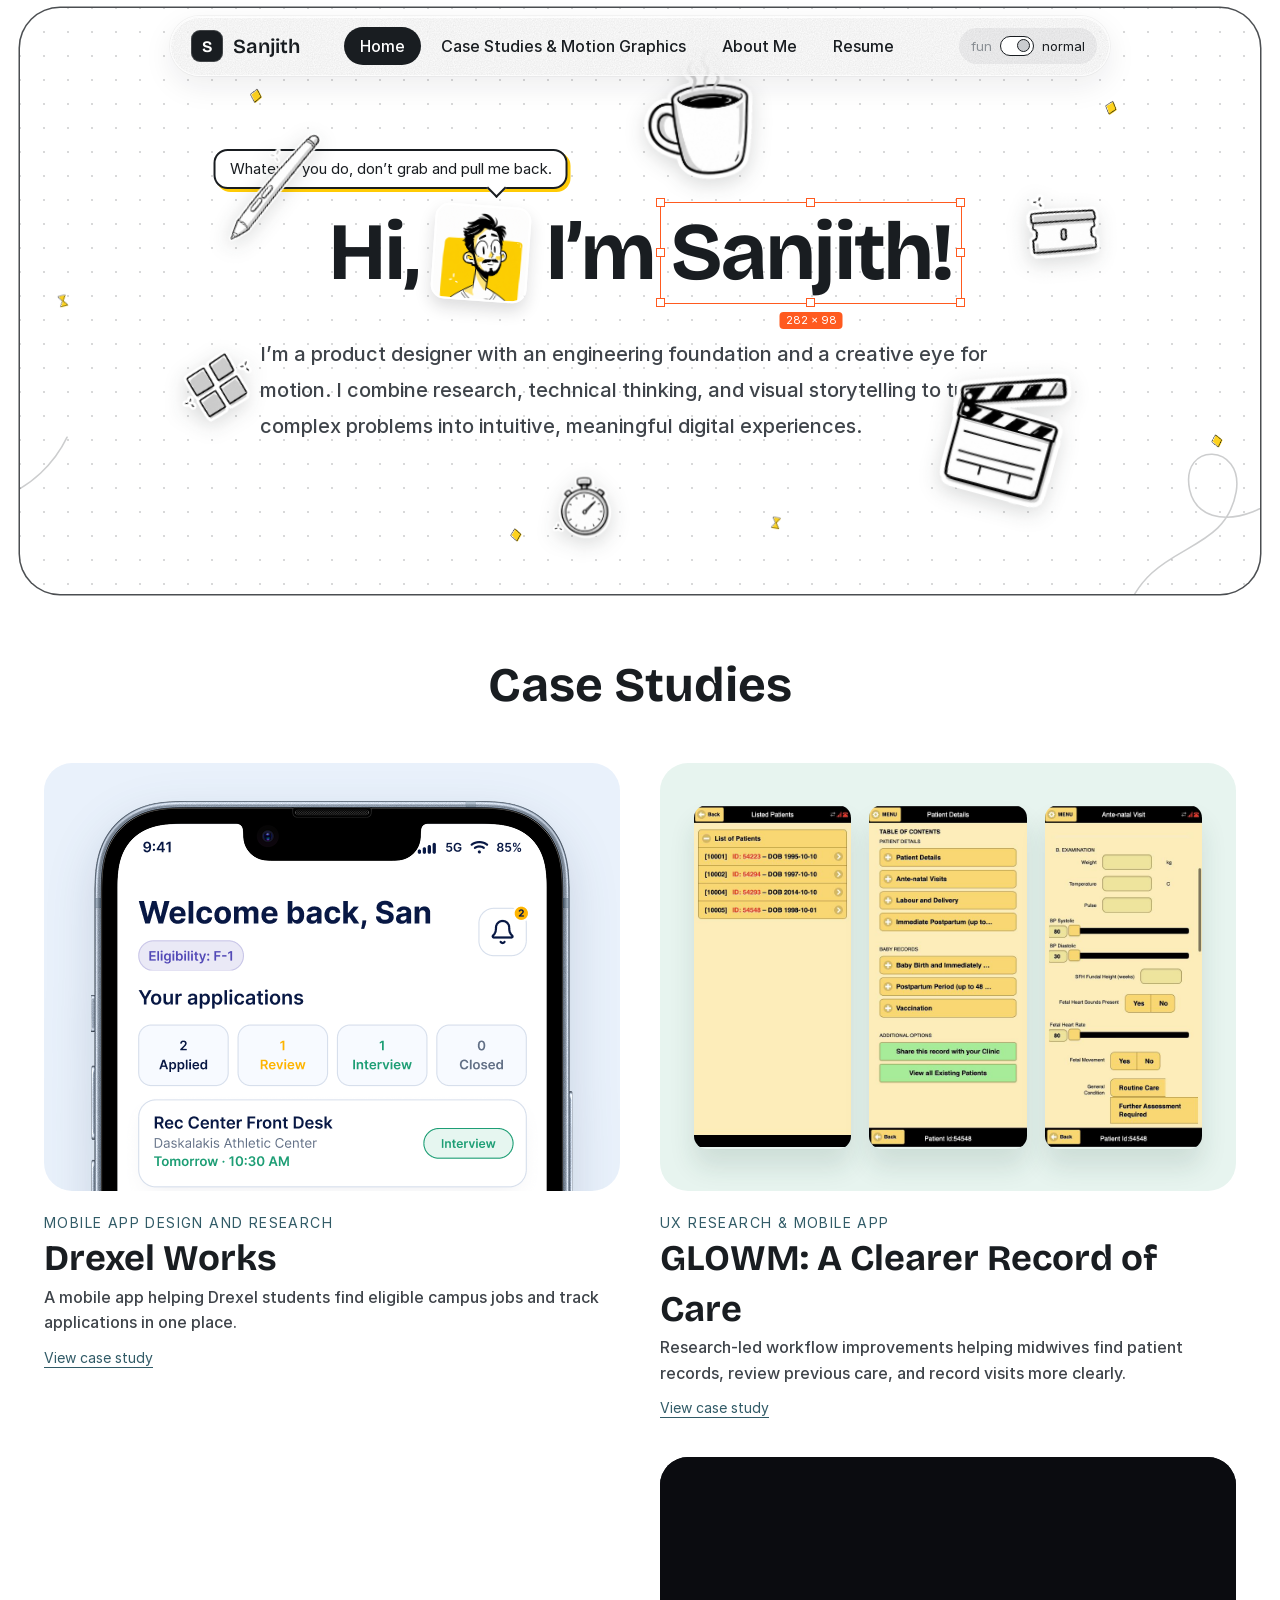
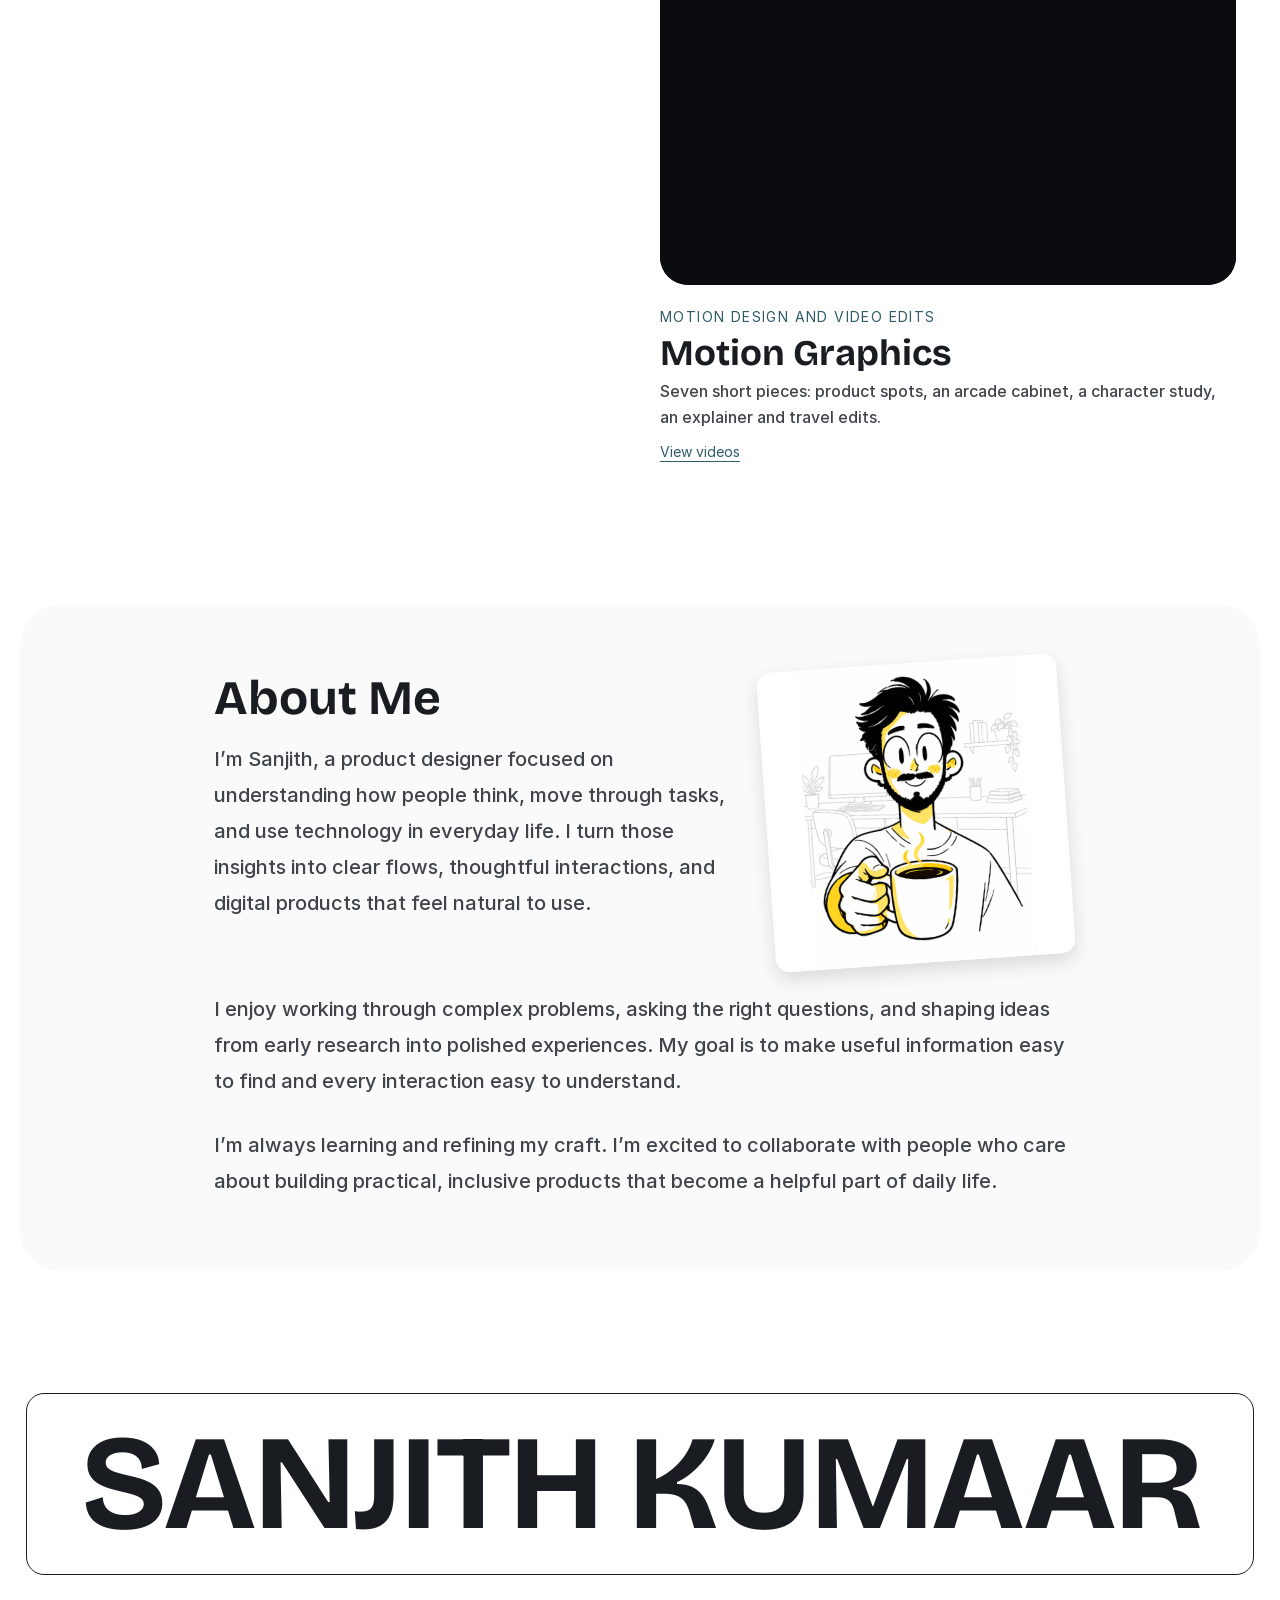
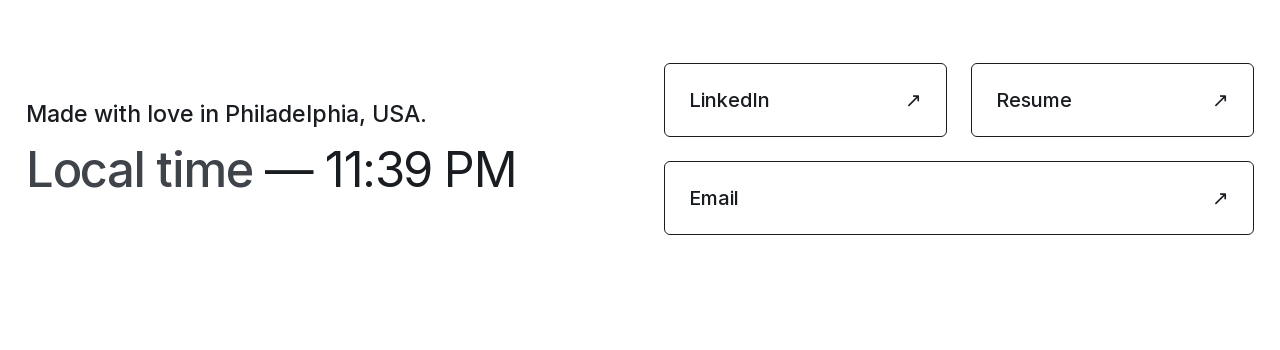
==== index.html @ 9384b9fd "Update hero headline text Co-Authored-By: Claude Opus 5.5 <noreply@anthropic.com>" ====
<!doctype html>
<html lang="en" data-hero="fun">
<head>
  <meta charset="utf-8">
  <meta name="viewport" content="width=device-width, initial-scale=1">
  <meta name="description" content="Sanjith, product designer creating clear, people-centered digital experiences.">
  <link rel="canonical" href="https://sanjithuiux.design/">
  <link rel="icon" href="/assets/favicon.svg" type="image/svg+xml">
  <title>Sanjith | Product Designer</title>
  <script>
    if ('scrollRestoration' in history) history.scrollRestoration = 'manual';
    // Back from a case study: nothing shows until stack.js (or script.js) has put the page on the stack.
    try { if (window.sessionStorage.getItem('stack-from') || /\/(brandroom|glowm|drexel-works)\//.test(document.referrer)) document.documentElement.style.visibility = 'hidden'; } catch (error) { /* storage is optional */ }
    // Pick fun or normal mode before the page paints. Normal is the default; a saved
    // choice wins.
    (function () {
      var mode = 'normal';
      try {
        var saved = window.localStorage.getItem('hero-mode');
        if (saved === 'fun' || saved === 'normal') mode = saved;
      } catch (error) {}
      document.documentElement.dataset.mode = mode;
    })();
  </script>
  <link rel="preload" href="assets/bricolage-grotesque.woff2" as="font" type="font/woff2" crossorigin>
  <link rel="stylesheet" href="styles.css?v=20261124-m5">
  <link rel="stylesheet" href="hero-play.css?v=20261120-stack157">
  <link rel="stylesheet" href="reel.css?v=20261110-still">
  <link rel="stylesheet" href="wide.css?v=20261119-hero">
  <link rel="stylesheet" href="stack.css?v=20261120-stack157">
  <link rel="stylesheet" href="/assets/site-analytics.css?v=20261028-cookieless">
  <script src="/assets/site-analytics.js?v=20261029-resume" defer></script>
</head>
<body>
  <a class="skip-link" href="#main">Skip to content</a>

  <header class="site-header" aria-label="Primary navigation">
    <a class="brand" href="#home" aria-label="Sanjith, home">
      <span class="brand-mark" aria-hidden="true">S</span>
      <span>Sanjith</span>
    </a>

    <button class="menu-button" type="button" aria-expanded="false" aria-controls="site-nav">
      <span class="menu-label">Menu</span>
      <span class="menu-icon" aria-hidden="true"><i></i><i></i></span>
    </button>

    <nav id="site-nav" class="site-nav">
      <a href="#home">Home</a>
      <a href="#case-studies">Case Studies</a>
      <a href="#motion-graphics" class="nav-reel">Motion Graphics</a>
      <a href="#about-me">About Me</a>
      <a href="/resume/" target="_blank" rel="noopener noreferrer" aria-label="Open Sanjith’s résumé in a new tab">Resume</a>
    </nav>

    <button class="mode-switch" type="button" role="switch" aria-checked="true" aria-label="Fun mode">
      <span data-mode-label="fun" aria-hidden="true">fun</span>
      <span class="mode-switch-track" aria-hidden="true"><span class="mode-switch-thumb"></span></span>
      <span data-mode-label="normal" aria-hidden="true">normal</span>
    </button>

    <span class="reset-dock">
      <button class="hero-reset" type="button" aria-label="Reset: put everything back" disabled>
        <svg viewBox="0 0 24 24" width="20" height="20" fill="none" stroke="currentColor" stroke-width="2.2" stroke-linecap="round" stroke-linejoin="round" aria-hidden="true" focusable="false"><path d="M3 12a9 9 0 1 0 9-9 9.75 9.75 0 0 0-6.74 2.74L3 8"/><path d="M3 3v5h5"/></svg>
        <span class="reset-label" aria-hidden="true">Reset</span>
      </button>
    </span>
  </header>

  <div class="dot-glow" aria-hidden="true"></div>
  <main id="main">
    <section id="home" class="hero page-panel" aria-labelledby="hero-title">
      <svg class="pen-path" viewBox="0 0 1472 603" preserveAspectRatio="xMidYMid slice" aria-hidden="true" focusable="false">
        <path class="wire" pathLength="1" d="M-20 548 C 30 566, 96 540, 92 478 C 89 424, 28 428, 38 480 C 47 528, 118 500, 146 442"/>
        <path class="wire" pathLength="1" d="M1236 624 C 1262 548, 1338 566, 1350 498 C 1358 448, 1292 446, 1302 496 C 1314 552, 1418 522, 1440 432 C 1452 380, 1470 346, 1500 330"/>
        <g class="sling">
          <path class="handle" d="M1316 426 L1302 477 L1288 528"/>
          <circle class="knob" cx="1316" cy="426" r="3.5"/><circle class="knob" cx="1288" cy="528" r="3.5"/>
          <rect class="anchor" x="1297" y="472" width="10" height="10"/>
        </g>
      </svg>
      <div class="spark-layer" aria-hidden="true">
        <img class="spark" src="assets/stickers/diamond.png" alt="" style="left:19%;top:15%;width:14px;--r:12deg;--i:0;--t:2.6s">
        <img class="spark" src="assets/stickers/hourglass.png" alt="" style="left:3.5%;top:50%;width:10px;--r:-14deg;--i:1;--t:3.4s">
        <img class="spark" src="assets/stickers/diamond.png" alt="" style="left:40%;top:90%;width:13px;--r:-8deg;--i:2;--t:2.2s">
        <img class="spark" src="assets/stickers/hourglass.png" alt="" style="left:61%;top:88%;width:10px;--r:10deg;--i:3;--t:3.9s">
        <img class="spark" src="assets/stickers/diamond.png" alt="" style="left:88%;top:17%;width:14px;--r:18deg;--i:4;--t:3.1s">
        <img class="spark" src="assets/stickers/diamond.png" alt="" style="left:96.5%;top:74%;width:13px;--r:-12deg;--i:5;--t:2.4s">
        <img class="spark" src="assets/stickers/hourglass.png" alt="" style="left:29%;top:26%;width:10px;--r:8deg;--i:6;--t:3.6s">
      </div>
      <div class="play-layer" aria-hidden="true">
        <img class="sticker" data-sticker="mug" src="assets/stickers/mug.png" alt="" draggable="false" style="--i:0;--x:7.5%;--y:27%;--w:112px;--r:-8deg;--nw:30px">
        <img class="sticker" data-sticker="razor" src="assets/stickers/razor.png" alt="" draggable="false" style="--i:1;--x:82%;--y:18%;--w:82px;--r:10deg;--nw:38px">
        <img class="sticker" data-sticker="clapper" src="assets/stickers/clapper.png" alt="" draggable="false" style="--i:2;--x:91.5%;--y:44%;--w:118px;--r:9deg;--nw:31px">
        <img class="sticker" data-sticker="stopwatch" src="assets/stickers/stopwatch.png" alt="" draggable="false" style="--i:3;--x:77%;--y:82%;--w:60px;--r:-7deg;--nw:33px">
        <img class="sticker" data-sticker="component" src="assets/stickers/component.png" alt="" draggable="false" style="--i:4;--x:21%;--y:83%;--w:70px;--r:8deg;--nw:33px">
        <img class="sticker" data-sticker="wacom" src="assets/stickers/wacom.png" alt="" draggable="false" style="--i:5;--x:12.5%;--y:64%;--w:54px;--r:14deg;--nw:17px">
      </div>
      <div class="hero-copy reveal">
        <h1 id="hero-title">
          <span>Hi,</span>
          <span class="hero-portrait">
            <img src="assets/sanjith-hero-illustration-yellow.png" width="96" height="96" alt="Cartoon portrait of Sanjith with yellow accents">
            <span class="hero-bubble" aria-hidden="true">Whatever you do, don’t grab and pull me back.</span>
          </span>
          <span>I’m <span class="name-select"><span class="name-word">Sanjith!</span><span class="name-box" aria-hidden="true"><i class="tl"></i><i class="tc"></i><i class="tr"></i><i class="ml"></i><i class="mr"></i><i class="bl"></i><i class="bc"></i><i class="br"></i><b class="size-tag"></b></span></span></span>
        </h1>
        <p>I’m a product designer with an engineering foundation and a creative eye for motion. I combine research, technical thinking, and visual storytelling to turn complex problems into intuitive, meaningful digital experiences.</p>
      </div>
    </section>

    <!-- Fun mode, wide screens: a small cue under the hero's frame that there is more below. -->
    <div class="scroll-cue" aria-hidden="true"><span>Scroll</span><b><i></i></b></div>

    <section id="case-studies" class="case-studies" aria-labelledby="case-title">
      <h2 id="case-title" class="section-title reveal">Case Studies</h2>

      <div class="project-grid">
        <a class="project-card reveal" href="/glowm/" data-tab="Case Study 01" aria-label="View the GLOWM case study, A Clearer Record of Care">
          <div class="project-image project-image--glowm">
            <img src="assets/glowm-patient-list.jpg" alt="GLOWM patient list screen" loading="lazy">
            <img src="assets/glowm-patient-overview.jpg" alt="GLOWM patient record overview screen" loading="lazy">
            <img src="assets/glowm-visit-form.jpg" alt="GLOWM antenatal visit form" loading="lazy">
          </div>
          <div class="project-copy">
            <p class="project-type">UX Research &amp; Mobile App</p>
            <h3>GLOWM: <span>A Clearer Record of Care</span></h3>
            <p class="project-description">Research-led workflow improvements helping midwives find patient records, review previous care, and record visits more clearly.</p>
            <span class="project-link">View case study</span>
          </div>
        </a>

        <a class="project-card reveal" href="/brandroom/" data-tab="Case Study 02" aria-label="View the Brandroom case study">
          <div class="project-image project-image--brandroom">
            <img src="assets/brandroom-library-card.png" alt="Brandroom brand library showing a client's logos and templates in one place" loading="lazy">
          </div>
          <div class="project-copy">
            <p class="project-type">Web App Design &amp; Research</p>
            <h3>Brandroom</h3>
            <p class="project-description">A free web app helping designers build a small business's brand, fix its colors and check posts before they go live.</p>
            <span class="project-link">View case study</span>
          </div>
        </a>

        <a class="project-card reveal" href="/drexel-works/" data-tab="Case Study 03" aria-label="View the Drexel Works case study">
          <div class="project-image project-image--drexel">
            <img src="assets/drexel-works-dashboard.png" alt="Drexel Works mobile dashboard showing campus jobs and application tracking" loading="lazy">
          </div>
          <div class="project-copy">
            <p class="project-type">Mobile App Design and Research</p>
            <h3>Drexel Works</h3>
            <p class="project-description">A mobile app helping Drexel students find eligible campus jobs and track applications in one place.</p>
            <span class="project-link">View case study</span>
          </div>
        </a>

        <!-- Motion Graphics: not a folder. In Fun mode this dark screening card is pulled up
             out of the folder stack as the page scrolls (hero-play.js). A click grows it into a
             panel of the Vimeo videos (reel.js). -->
        <div class="reel" id="motion-graphics">
          <div class="reel-card" role="button" tabindex="0" aria-label="Open Motion Graphics: 7 videos">
            <div class="reel-screen">
              <div class="reel-bar">
                <span class="reel-rec" aria-hidden="true"></span>
                <span>Motion Graphics</span>
                <span class="reel-status">7 videos</span>
              </div>
              <div class="reel-stage">
                <!-- The card's picture: a still from the Anxiety clip (Vimeo's own thumbnail). -->
                <div class="reel-video" aria-hidden="true" style="--poster: url(https://i.vimeocdn.com/video/2224799091-c398a28dbba18c3ca8d72467b9946792a7292c99e2a6581dffe22fd68a962954-d_640)"></div>
                <h3 class="reel-title">Motion Graphics</h3>
                <span class="reel-play" aria-hidden="true"></span>
                <p class="reel-note">Click to watch</p>
              </div>
              <div class="reel-timeline" aria-hidden="true">
                <div class="reel-ruler"></div>
                <div class="reel-track"><i style="--a:4%;--b:38%;--c:#3f86f0"></i><i style="--a:44%;--b:71%;--c:#f6bc1c"></i></div>
                <div class="reel-track"><i style="--a:12%;--b:55%;--c:#f4608f"></i><i style="--a:60%;--b:92%;--c:#6b7079"></i></div>
                <div class="reel-track"><i style="--a:0%;--b:26%;--c:#6b7079"></i><i style="--a:31%;--b:83%;--c:#3f86f0"></i></div>
                <span class="reel-playhead"></span>
              </div>
            </div>
          </div>
          <!-- The same card in Normal mode and on phones: laid out like the case-study cards.
               The Anxiety clip is moved into it by reel.js, so it is only ever loaded once. -->
          <div class="reel-plain reveal" role="button" tabindex="0" aria-label="Open Motion Graphics: 7 videos">
            <div class="project-image reel-image"></div>
            <div class="project-copy">
              <p class="project-type">Motion Design and Video Edits</p>
              <h3>Motion Graphics</h3>
              <p class="project-description">Seven short pieces: product spots, an arcade cabinet, a character study, an explainer and travel edits.</p>
              <span class="project-link">View videos</span>
            </div>
          </div>
        </div>
      </div>
    </section>

    <section id="about-me" class="about page-panel" aria-labelledby="about-title">
      <div class="about-inner">
        <div class="about-intro reveal">
          <div class="about-copy">
            <h2 id="about-title">About Me</h2>
            <p>I’m Sanjith, a product designer focused on understanding how people think, move through tasks, and use technology in everyday life. I turn those insights into clear flows, thoughtful interactions, and digital products that feel natural to use.</p>
          </div>
          <picture class="about-photo">
            <img src="assets/sanjith-about-coffee-illustration.jpg" alt="Cartoon Sanjith offering a coffee, with a softly sketched workspace behind him">
          </picture>
        </div>

        <div class="about-more reveal">
          <p>I enjoy working through complex problems, asking the right questions, and shaping ideas from early research into polished experiences. My goal is to make useful information easy to find and every interaction easy to understand.</p>
          <p>I’m always learning and refining my craft. I’m excited to collaborate with people who care about building practical, inclusive products that become a helpful part of daily life.</p>
        </div>
      </div>
    </section>
  </main>

  <footer class="contact" aria-labelledby="contact-title">
    <h2 id="contact-title" class="contact-name reveal">Sanjith Kumaar</h2>
    <div class="contact-grid reveal">
      <div class="contact-note">
        <p class="contact-made">Made with love in Philadelphia, USA.</p>
        <p class="contact-time"><span>Local time</span> &mdash; <time id="local-time">--:--</time></p>
      </div>
      <nav class="contact-links" aria-label="Links">
        <a href="https://www.linkedin.com/in/sanjith-kumaar/" target="_blank" rel="noopener noreferrer">LinkedIn <span aria-hidden="true">&#8599;</span></a>
        <a href="/resume/" target="_blank" rel="noopener noreferrer">Resume <span aria-hidden="true">&#8599;</span></a>
        <a href="mailto:sanjithdrexel@gmail.com">Email <span aria-hidden="true">&#8599;</span></a>
      </nav>
    </div>
    <p class="copyright reveal">&copy; 2026 Sanjith Kumaar. All rights reserved.</p>
  </footer>

  <!-- Motion Graphics, opened: the card grows into this panel, a grid of the videos from the
       two Vimeo showcases. A click on a tile pops the video up with its notes beside it.
       Filled and moved by reel.js. -->
  <div class="reel-veil" hidden></div>
  <div class="reel-panel" role="dialog" aria-modal="true" aria-label="Motion Graphics videos" hidden>
    <div class="reel-panel-inner">
      <div class="reel-bar"><span class="reel-rec" aria-hidden="true"></span><span>Motion Graphics</span><span class="reel-status">7 videos</span><button class="reel-close" type="button" aria-label="Close"></button></div>
      <div class="reel-grids">
        <div class="reel-group-head"><h3>Motion design</h3><span>Click to watch</span></div>
        <div class="reel-grid" data-group="motion"></div>
        <div class="reel-group-head"><h3>Video edits</h3><span>3 videos</span></div>
        <div class="reel-grid" data-group="video"></div>
      </div>
      <div class="reel-player">
        <div class="reel-holder">
          <button class="reel-back" type="button" aria-label="Close video"></button>
          <div class="reel-frame"></div>
        </div>
        <aside class="reel-info">
          <h4></h4>
          <p></p>
          <h5>Tools used</h5>
          <ul class="reel-tools"></ul>
          <div class="reel-meta"></div>
        </aside>
      </div>
    </div>
  </div>

  <script src="script.js?v=20261124-fade5"></script>
  <script src="hero-play.js?v=20261120-stack157"></script>
  <script src="reel.js?v=20261110-still"></script>
  <script src="stack.js?v=20261120-stack157"></script>
</body>
</html>
---- styles.css ----
@font-face {
  font-family: "Bricolage Grotesque";
  src: url("assets/bricolage-grotesque.woff2") format("woff2");
  font-style: normal;
  font-weight: 200 800;
  font-display: swap;
}

@font-face {
  font-family: "Inter";
  src: url("assets/inter-regular.woff2") format("woff2");
  font-style: normal;
  font-weight: 400;
  font-display: swap;
}

@font-face {
  font-family: "Inter";
  src: url("assets/inter-medium.woff2") format("woff2");
  font-style: normal;
  font-weight: 600 700;
  font-display: swap;
}

:root {
  --ink: #191d21;
  --copy: #3f444a;
  --paper: #ffffff;
  --panel: #fafafa;
  --nav: rgba(255, 255, 255, .5);
  --grain: url("data:image/svg+xml,%3Csvg xmlns='http://www.w3.org/2000/svg' width='140' height='140'%3E%3Cfilter id='n'%3E%3CfeTurbulence type='fractalNoise' baseFrequency='.85' numOctaves='2' stitchTiles='stitch'/%3E%3CfeColorMatrix values='0 0 0 0 0 0 0 0 0 0 0 0 0 0 0 0 0 0 .09 0'/%3E%3C/filter%3E%3Crect width='100%25' height='100%25' filter='url(%23n)'/%3E%3C/svg%3E");
  --shadow: 0 2px 5px rgba(24, 31, 36, .05), 0 10px 28px rgba(24, 31, 36, .04);
  --panel-radius: 40px;
  --content: 1424px;
}

* { box-sizing: border-box; }

html {
  scroll-behavior: smooth;
  scroll-padding-top: 110px;
}

body {
  margin: 0;
  color: var(--ink);
  background: var(--paper);
  font-family: "Inter", Arial, sans-serif;
  text-rendering: optimizeLegibility;
}

body.menu-open { overflow: hidden; }

a { color: inherit; text-decoration: none; }
img { display: block; max-width: 100%; }
button { font: inherit; }

.skip-link {
  position: fixed;
  top: 8px;
  left: 8px;
  z-index: 20;
  transform: translateY(-150%);
  padding: 10px 14px;
  border-radius: 8px;
  background: var(--ink);
  color: #fff;
}

.skip-link:focus { transform: translateY(0); }

.site-header {
  position: fixed;
  z-index: 10;
  top: 12px;
  left: max(20px, calc((100vw - 680px) / 2));
  right: max(20px, calc((100vw - 680px) / 2));
  height: 60px;
  display: flex;
  align-items: center;
  justify-content: space-between;
  padding: 6px 12px 6px 20px;
  border: 1px solid rgba(255, 255, 255, .7);
  border-radius: 999px;
  /* Frosted glass: a see-through tint with fine grain over blurred page content. */
  background-color: var(--nav);
  background-image: var(--grain);
  box-shadow: inset 0 1px 0 rgba(255, 255, 255, .9), 0 0 0 1px rgba(25, 29, 33, .04), 0 10px 30px rgba(24, 31, 36, .08);
  -webkit-backdrop-filter: blur(22px) saturate(180%);
  backdrop-filter: blur(22px) saturate(180%);
  transition: transform .5s cubic-bezier(.16, 1, .3, 1);
}

/* Slides away while scrolling down; returns on the first scroll up. */

.brand {
  display: inline-flex;
  align-items: center;
  gap: 10px;
  font-family: "Bricolage Grotesque", sans-serif;
  font-size: 20px;
  font-weight: 600;
}

.brand-mark {
  width: 32px;
  height: 32px;
  display: grid;
  place-items: center;
  border-radius: 9px;
  background: var(--ink);
  color: #fff;
  font-size: 16px;
  font-weight: 700;
  box-shadow: inset 0 0 0 1px rgba(255,255,255,.18);
}

.site-nav { position: relative; display: flex; align-items: center; gap: 4px; }

/* The selected-link pill; script.js moves it under the current section's link. */
.nav-indicator {
  position: absolute;
  top: 0;
  left: 0;
  border-radius: 999px;
  background: var(--ink);
  pointer-events: none;
}

.nav-indicator.is-ready {
  /* A gentle start and finish: the old curve did nearly all its travel in the first instant. */
  transition: transform .55s cubic-bezier(.45, 0, .2, 1), width .55s cubic-bezier(.45, 0, .2, 1), height .55s cubic-bezier(.45, 0, .2, 1), opacity .24s ease;
}

.site-nav a {
  position: relative;
  padding: 9px 16px;
  border-radius: 999px;
  font-size: 16px;
  transition: background-color .25s ease, color .4s ease, transform .25s ease;
}

.site-nav a:hover, .site-nav a:focus-visible { background: rgba(25, 29, 33, .07); }
.site-nav a.is-active, .site-nav a.is-active:hover, .site-nav a.is-active:focus-visible { background: transparent; color: #fff; }
.site-nav a:active { transform: translateY(1px); }

.menu-button { display: none; }

.page-panel {
  width: min(calc(100% - 40px), 1472px);
  margin-inline: auto;
  border-radius: var(--panel-radius);
  background: var(--panel);
}

.hero {
  padding: 160px 32px 56px;
  display: grid;
  place-items: start center;
}

.hero-copy { width: 100%; max-width: 850px; text-align: center; }

.hero h1 {
  margin: 0;
  display: flex;
  align-items: center;
  justify-content: center;
  gap: 16px;
  font-family: "Bricolage Grotesque", sans-serif;
  font-size: clamp(64px, 6.35vw, 96px);
  font-weight: 700;
  line-height: 1.2;
  letter-spacing: -.035em;
}

.hero h1 img {
  width: 96px;
  height: 96px;
  flex: 0 0 96px;
  border: 2px solid rgba(255,255,255,.85);
  border-radius: 14px;
  object-fit: cover;
  object-position: 50% 0%;
  transform: rotate(4deg);
  box-shadow: 0 8px 16px rgba(25,29,33,.15);
}

.hero-copy > p {
  max-width: 760px;
  margin: 24px auto 0;
  color: var(--copy);
  font-size: 20px;
  line-height: 1.8;
  text-align: left;
}

.case-studies {
  width: min(calc(100% - 88px), var(--content));
  margin: 0 auto;
  padding: 64px 0 144px;
}

.section-title {
  margin: 0 0 50px;
  text-align: center;
  font-family: "Bricolage Grotesque", sans-serif;
  font-size: 48px;
  line-height: 1.15;
}

.project-grid {
  display: grid;
  grid-template-columns: repeat(2, minmax(0, 1fr));
  gap: 40px;
}

/* Normal mode shows Drexel Works, GLOWM, Brandroom; the page lists them in Fun mode's order. */
.project-card[href="/drexel-works/"] { order: 1; }
.project-card[href="/glowm/"] { order: 2; }
.project-card[href="/brandroom/"] { order: 3; }
.reel { order: 4; }
.project-card {
  min-width: 0;
  display: block;
  border-radius: 28px 28px 12px 12px;
}

.project-card:focus-visible {
  outline: 3px solid #315b67;
  outline-offset: 7px;
}

.project-image {
  height: 428px;
  overflow: hidden;
  border-radius: 28px;
  background: #f1f1f1;
}

.project-image img {
  width: 100%;
  height: 100%;
  object-fit: cover;
  transition: transform .55s cubic-bezier(.16, 1, .3, 1);
}

.project-image--drexel {
  display: grid;
  place-items: center;
  padding: 38px;
  background: #e9f1fb;
}

.project-image--drexel img {
  width: auto;
  height: 100%;
  object-fit: contain;
  filter: drop-shadow(0 18px 24px rgba(28, 56, 91, .16));
}

.project-image--glowm {
  padding: 42px 34px;
  display: flex;
  align-items: center;
  justify-content: center;
  gap: 18px;
  background: #e7f4ef;
}

.project-image--glowm img {
  width: auto;
  height: 100%;
  min-width: 0;
  object-fit: contain;
  border-radius: 13px;
  box-shadow: 0 18px 26px rgba(27, 69, 53, .12);
}

.project-image--brandroom {
  display: grid;
  place-items: center;
  padding: 38px;
  background: #e6f0ee;
}

.project-image--brandroom img {
  height: auto;
  object-fit: contain;
  border-radius: 10px;
  box-shadow: 0 18px 26px rgba(19, 94, 90, .14);
}

.project-card[href]:hover .project-image img,
.project-card[href]:focus-visible .project-image img { transform: scale(1.025); }

.project-copy { padding-top: 22px; }

.project-type {
  margin: 0 0 2px;
  font-size: 14px;
  font-weight: 700;
  line-height: 1.4;
  letter-spacing: .1em;
  text-transform: uppercase;
  color: #315b67;
}

.project-copy h3 {
  margin: 0;
  font-family: "Bricolage Grotesque", sans-serif;
  font-size: 36px;
  line-height: 1.4;
}

.project-copy h3 span { color: inherit; }

.project-description {
  max-width: 620px;
  margin: 0;
  color: var(--copy);
  font-size: 16px;
  line-height: 1.6;
}

.project-link {
  display: inline-block;
  margin-top: 13px;
  color: #315b67;
  font-size: 14px;
  font-weight: 700;
  text-decoration: underline;
  text-decoration-thickness: 1px;
  text-underline-offset: 4px;
}

.about {
  padding: 66px 32px 72px;
}

.about-inner { width: min(100%, 852px); margin-inline: auto; }

.about-intro {
  display: grid;
  grid-template-columns: minmax(0, 524px) 300px;
  gap: 38px;
  align-items: start;
}

.about h2 {
  margin: 0 0 14px;
  font-family: "Bricolage Grotesque", sans-serif;
  font-size: 48px;
  line-height: 1.15;
}

.about p {
  margin: 0;
  color: var(--copy);
  font-size: 20px;
  line-height: 1.8;
}

.about-photo {
  width: 300px;
  height: 300px;
  margin-top: -8px;
  display: block;
  overflow: hidden;
  border: 2px solid rgba(255,255,255,.9);
  border-radius: 14px;
  transform: rotate(-4deg);
  box-shadow: 0 8px 18px rgba(25,29,33,.14);
}

.about-photo img { width: 100%; height: 100%; object-fit: contain; object-position: center; background: #fff; }

.about-more { margin-top: 28px; }
.about-more p + p { margin-top: 28px; }

.contact {
  width: min(100% - 52px, var(--content));
  min-height: 570px;
  margin: 0 auto;
  padding: 94px 0 32px;
  display: flex;
  flex-direction: column;
}

.contact-name {
  margin: 0;
  padding: 16px 24px;
  border: 1px solid var(--ink);
  border-radius: 18px;
  font-family: "Bricolage Grotesque", sans-serif;
  font-size: clamp(48px, 10.5vw, 164px);
  line-height: 1.1;
  letter-spacing: -.03em;
  text-align: center;
  text-transform: uppercase;
}

.contact-grid { display: grid; grid-template-columns: 1fr 1fr; gap: 48px; align-items: center; margin-top: 88px; }
.contact-made { margin: 0; font-size: clamp(20px, 1.8vw, 28px); }
.contact-time { margin: 12px 0 0; font-size: clamp(36px, 3.8vw, 64px); font-weight: 600; letter-spacing: -.03em; }
.contact-time span { color: var(--copy); font-weight: 400; }
.contact-links { display: grid; grid-template-columns: 1fr 1fr; gap: 24px; }
.contact-links a {
  display: flex;
  justify-content: space-between;
  padding: 24px;
  border: 1px solid var(--ink);
  border-radius: 6px;
  font-size: 20px;
  transition: transform .25s ease, box-shadow .25s ease;
}
.contact-links a:last-child { grid-column: 1 / -1; }
.contact-links a:hover, .contact-links a:focus-visible { transform: translateY(-2px); box-shadow: var(--shadow); }
.copyright { margin: 96px 0 0; color: var(--copy); font-size: 12px; letter-spacing: .04em; text-transform: uppercase; }

.reveal {
  opacity: 0;
  transform: translateY(18px);
  transition: opacity .65s ease, transform .65s cubic-bezier(.16, 1, .3, 1);
}

.reveal.is-visible { opacity: 1; transform: translateY(0); }
/* The footer comes in slowly, one piece after another. */
.contact .reveal { transform: translateY(28px); transition-duration: 1.2s, 1.2s; }
.contact-grid.reveal { transition-delay: .25s; }
.copyright.reveal { transition-delay: .5s; }

:focus-visible { outline: 2px solid #366b74; outline-offset: 4px; }

/* Between phone and wide screens: no link breaks onto two lines, and resizing the window
   changes the bar gradually, with no jumps (it meets the wide screens' 940px bar at 1100px
   and the tighter links below at 900px). */
@media (min-width: 701px) and (max-width: 1100px) {
  .site-header { left: max(20px, min(80px, calc((100vw - 780px) / 2))); right: max(20px, min(80px, calc((100vw - 780px) / 2))); }
  /* (At 1100px the links sit exactly where they do beside the fun/normal switch on wide
     screens; the switch's room closes bit by bit down to 900px, so nothing jumps.) */
  .site-nav { gap: clamp(0px, calc(2vw - 18px), 4px); margin-left: auto; margin-right: clamp(0px, calc((100vw - 900px) * .935), 187px); }
  .site-nav a { white-space: nowrap; padding-inline: clamp(10px, calc(3vw - 17px), 16px); }
}

@media (max-width: 900px) {
  .site-header { padding-inline: 20px; }
  .site-nav { gap: 0; }
  .site-nav a { padding-inline: clamp(6px, calc(2vw - 6.4px), 10px); } /* (tighter bit by bit below 820px, so the links never crowd the name) */
  .hero h1 { gap: 12px; }
  .project-grid { gap: 64px 28px; }
  .about-intro { grid-template-columns: 1fr 250px; }
  .about-photo { width: 250px; height: 250px; }
}

@media (max-width: 700px) {
  :root { --panel-radius: 28px; }
  html { scroll-padding-top: 96px; }

  .site-header {
    top: 10px;
    left: 20px;
    right: 20px;
    height: 60px;
    padding: 6px 18px;
  }

  .menu-button {
    position: relative;
    z-index: 2;
    display: inline-flex;
    align-items: center;
    gap: 10px;
    padding: 9px 0;
    border: 0;
    background: transparent;
    color: var(--ink);
    cursor: pointer;
  }

  .menu-label { font-size: 15px; }
  .menu-icon { width: 20px; height: 16px; display: grid; align-content: center; gap: 5px; }
  .menu-icon i { display: block; height: 1.5px; border-radius: 2px; background: currentColor; transition: transform .25s ease; }
  .menu-button[aria-expanded="true"] .menu-icon i:first-child { transform: translateY(3.25px) rotate(45deg); }
  .menu-button[aria-expanded="true"] .menu-icon i:last-child { transform: translateY(-3.25px) rotate(-45deg); }

  .site-nav {
    position: absolute;
    top: calc(100% + 8px);
    left: 0;
    right: 0;
    padding: 12px;
    display: grid;
    gap: 4px;
    border-radius: 24px;
    background: #fff;
    box-shadow: var(--shadow);
    transform: translateY(-12px);
    opacity: 0;
    pointer-events: none;
    transition: transform .35s cubic-bezier(.16,1,.3,1), opacity .25s ease;
  }

  .site-nav.is-open { transform: translateY(0); opacity: 1; pointer-events: auto; }
  .site-nav a { padding: 12px 10px; font-family: "Bricolage Grotesque", sans-serif; font-size: 22px; }

  .page-panel { width: calc(100% - 40px); }

  .hero {
    padding: 144px 6px 48px;
    display: block;
  }

  .hero h1 {
    gap: 8px;
    font-size: 36px;
    line-height: 1.2;
    letter-spacing: -.025em;
  }

  .hero h1 img {
    width: 52px;
    height: 52px;
    flex-basis: 52px;
    border-radius: 9px;
  }

  .hero-copy > p {
    margin: 24px auto 0;
    max-width: 338px;
    text-align: center;
    font-size: 18px;
    line-height: 1.7;
  }

  .case-studies {
    width: 100%;
    padding: 48px 0 132px;
  }

  .section-title { margin-bottom: 60px; font-size: 32px; line-height: 1.15; }

  .project-grid { grid-template-columns: 1fr; gap: 75px; }
  .project-card { width: 318px; margin-inline: auto; }
  .project-image { height: 435px; border-radius: 24px; }
  .project-image img { object-position: center; }
  .project-image--drexel { padding: 38px; }
  .project-image--glowm { padding: 40px 18px; gap: 10px; }
  .project-image--glowm img { width: 82px; height: 177px; flex: 0 0 auto; }
  .project-copy { padding-top: 17px; }
  .project-type { margin-bottom: 2px; font-size: 13px; line-height: 1.4; }
  .project-copy h3 { font-size: 24px; line-height: 1.4; }
  .project-copy > p:last-child { font-size: 16px; line-height: 1.6; }

  .about {
    padding: 72px 22px 72px;
  }

  .about-inner { width: 306px; }

  .about-intro {
    display: flex;
    flex-direction: column-reverse;
    gap: 53px;
  }

  .about-photo {
    width: 256px;
    height: 256px;
    margin: -20px auto 0;
    transform: rotate(-4deg);
  }

  .about h2 { margin-bottom: -1px; font-size: 32px; line-height: 1.15; }
  .about p { font-size: 16px; line-height: 1.8; }
  .about-more { margin-top: 32px; }
  .about-more p + p { margin-top: 0; }

  .contact { min-height: 550px; padding: 102px 0 28px; }
  .contact-grid { grid-template-columns: 1fr; gap: 32px; margin-top: 48px; }
  .contact-links { grid-template-columns: 1fr; gap: 12px; }
  .contact-links a { padding: 18px 20px; font-size: 16px; }
  .copyright { margin-top: 48px; }
}

@media (max-width: 370px) {
  .site-header { left: 12px; right: 12px; }
  .brand span { font-size: 18px; }
  .hero-copy > p { font-size: 18px; }
  .project-card { width: calc(100% - 40px); }
  .about-inner { width: 100%; }
  .contact h2 { font-size: 42px; }
}

@media (prefers-reduced-motion: reduce) {
  html { scroll-behavior: auto; }
  *, *::before, *::after { transition-duration: .01ms !important; animation-duration: .01ms !important; animation-iteration-count: 1 !important; }
  .reveal { opacity: 1; transform: none; }
}

@media (prefers-reduced-transparency: reduce) {
  .site-header { background: #fff; -webkit-backdrop-filter: none; backdrop-filter: none; }
}

/* A nav link folded away (Normal mode folds Motion Graphics into Case Studies). */
.site-nav a[hidden] { display: none; }
/* While the mode changes, the links fade out, swap while unseen, and fade back in. */
.site-nav a { transition: background-color .25s ease, color .4s ease, transform .25s ease, opacity .24s ease; }
.site-nav.is-swapping a { opacity: 0; }
.site-nav.is-swapping .nav-indicator { opacity: 0; transition: opacity .24s ease; }
.site-nav .nav-indicator.is-jumping { transition: none; }
html.is-resizing .site-nav, html.is-resizing .site-nav a, html.is-resizing .site-nav .nav-indicator { transition: none !important; }

/* Phones: the case studies and Motion Graphics as a 2 × 2 grid of compact cards, like the
   web version's four panels: the picture, a small label and a short title. */
@media (max-width: 700px) {
  .project-grid { grid-template-columns: repeat(2, minmax(0, 1fr)); gap: 32px 12px; width: min(100% - 36px, 360px); margin-inline: auto; }
  .project-card { width: auto; margin-inline: 0; }
  .project-image { height: 214px; border-radius: 18px; }
  .project-image--drexel, .project-image--brandroom { padding: 14px; }
  .project-image--glowm { padding: 16px 8px; gap: 4px; }
  .project-image--glowm img { width: calc((100% - 8px) / 3); height: auto; flex: 0 1 auto; border-radius: 6px; }
  .project-copy { padding-top: 10px; }
  .project-type { font-size: 10px; line-height: 1.35; letter-spacing: .06em; }
  .project-copy h3 { font-size: 18px; line-height: 1.25; }
  .project-copy h3 span { display: none; }
  .project-card[href="/glowm/"] h3 { font-size: 0; }
  .project-card[href="/glowm/"] h3::before { content: "GLOWM"; font-size: 18px; }
  .project-description, .project-link { display: none; }
}
---- hero-play.css ----
/* Hero playground.
   The hero is always the playground on wide screens (html[data-hero="fun"], set in index.html):
   stickers scattered around the headline, dotted canvas, loose wires and the orange selection box.
   On small screens: the clean hero with the six stickers lined up small and grey under the paragraph.
   Fun mode (html[data-mode="fun"]) only changes what comes below the hero. */

.hero {
  position: relative;
  overflow: hidden;
  padding-bottom: 124px;
  transition: padding .8s cubic-bezier(.3, 1, .3, 1);
}

.hero-copy { position: relative; z-index: 2; }
.hero-copy > p { transition: margin .8s cubic-bezier(.3, 1, .3, 1); }

/* Fun / normal switch in the nav bar. */
.mode-switch { display: none; }

/* ---------- Stickers ---------- */

.play-layer { position: absolute; inset: 0; z-index: 3; pointer-events: none; }

.sticker {
  position: absolute;
  left: calc(50% + (var(--i) - 2.5) * 52px);
  top: calc(100% - 62px);
  width: var(--nw);
  height: auto;
  /* Position, turn and size are separate properties so that growing a sticker
     never shifts where it sits. */
  translate: -50% -50%;
  rotate: -360deg;
  filter: grayscale(1);
  opacity: .7;
  user-select: none;
  -webkit-user-drag: none;
  transition:
    left .9s cubic-bezier(.3, 1.15, .4, 1),
    top .9s cubic-bezier(.45, 0, .25, 1.25),
    width .9s cubic-bezier(.3, 1, .3, 1),
    translate .9s cubic-bezier(.3, 1, .3, 1),
    rotate .9s cubic-bezier(.3, 1, .3, 1),
    scale .2s ease,
    opacity .4s ease,
    filter .25s ease;
  transition-delay: calc(var(--i) * 45ms);
}

/* Each word of the copy is its own piece so his tile can knock it loose. */
.w { display: inline-block; transition: transform .75s cubic-bezier(.3, 1, .3, 1); }
.w.is-live { position: relative; transition: none; }
.sticker.is-live { transition: opacity .4s ease, filter .25s ease, scale .2s ease; transition-delay: 0s; }
/* While the modes are switching, hero-play.js carries each sticker itself (transform only),
   so the stylesheet's position and size moves stand down; only its turn and fade remain. */
html.is-switching-mode .sticker,
html.is-switching-mode .sticker.is-live { transition: rotate .3s cubic-bezier(.16, 1, .3, 1), opacity .3s ease, filter .2s ease !important; transition-delay: 0s !important; }
/* A sticker hopping clear of his tile passes in front of him. */
.sticker.is-hopping { z-index: 6; }

/* ---------- Fun-only pieces start hidden ---------- */

.pen-path {
  position: absolute;
  inset: 0;
  z-index: 1;
  width: 100%;
  height: 100%;
  opacity: 0;
  pointer-events: none;
  transition: opacity .5s ease;
}

.pen-path .wire {
  fill: none;
  stroke: rgba(25, 29, 33, .22);
  stroke-width: 1.6;
  stroke-linecap: round;
  stroke-dasharray: 1;
  stroke-dashoffset: 1;
  transition: stroke-dashoffset 1.3s cubic-bezier(.65, 0, .35, 1);
}

/* The orange handle is a slingshot: it thickens and its knobs grow when he is carried
   close (ready to hook him) and while he is loaded in it. */
.pen-path .handle { fill: none; stroke: #ff5a1f; stroke-width: 1.2; stroke-linecap: round; stroke-linejoin: round; transition: stroke-width .2s ease; }
.pen-path .knob { fill: #ff5a1f; transform-box: fill-box; transform-origin: center; transition: transform .28s cubic-bezier(.3, 1.6, .4, 1); }
.pen-path .anchor { fill: #fff; stroke: #ff5a1f; stroke-width: 1.5; transition: stroke-width .2s ease; }
.pen-path .sling.is-ready, .pen-path .sling.is-loaded { filter: drop-shadow(0 0 5px rgba(255, 90, 31, .55)); }
.pen-path .sling.is-ready .handle, .pen-path .sling.is-loaded .handle { stroke-width: 2.6; }
.pen-path .sling.is-ready .knob, .pen-path .sling.is-loaded .knob { transform: scale(1.8); }
.pen-path .sling.is-ready .anchor, .pen-path .sling.is-loaded .anchor { stroke-width: 2.4; }
.pen-path .sling { opacity: 0; transition: opacity .4s ease; }

.spark-layer { position: absolute; inset: 0; z-index: 1; pointer-events: none; }

.spark {
  position: absolute;
  height: auto;
  translate: -50% -50%;
  rotate: var(--r, 0deg);
  scale: 0;
  opacity: 0;
  transition: scale .6s cubic-bezier(.34, 1.56, .64, 1), opacity .4s ease;
}

.name-select { position: relative; display: inline-block; }
.name-word { display: inline-block; transform-origin: 0 0; }

.name-box {
  position: absolute;
  inset: -2px -10px;
  border: 1.5px solid #ff5a1f;
  opacity: 0;
  transform: scale(1.1);
  pointer-events: none;
  transition: opacity .25s ease, transform .5s cubic-bezier(.34, 1.56, .64, 1);
}

.name-box i {
  position: absolute;
  width: 9px;
  height: 9px;
  margin: -5px;
  border: 1.5px solid #ff5a1f;
  background: #fff;
}

.name-box .tl { top: 0; left: 0; }
.name-box .tc { top: 0; left: 50%; }
.name-box .tr { top: 0; left: 100%; }
.name-box .ml { top: 50%; left: 0; }
.name-box .mr { top: 50%; left: 100%; }
.name-box .bl { top: 100%; left: 0; }
.name-box .bc { top: 100%; left: 50%; }
.name-box .br { top: 100%; left: 100%; }

.name-box .size-tag {
  position: absolute;
  top: calc(100% + 9px);
  left: 50%;
  transform: translateX(-50%);
  padding: 3px 6px;
  border-radius: 4px;
  background: #ff5a1f;
  color: #fff;
  font-family: "Inter", Arial, sans-serif;
  font-size: 11px;
  font-weight: 600;
  line-height: 1;
  letter-spacing: 0;
  white-space: nowrap;
}

.hero-portrait { position: relative; flex: 0 0 auto; display: inline-flex; }

.hero-bubble {
  position: absolute;
  left: 0;
  bottom: calc(100% + 16px);
  padding: 9px 14px;
  border: 2px solid var(--ink);
  border-radius: 14px;
  background: #fff;
  color: var(--ink);
  font-family: "Inter", Arial, sans-serif;
  font-size: 15px;
  font-weight: 600;
  line-height: 1.2;
  letter-spacing: 0;
  white-space: nowrap;
  box-shadow: 3px 3px 0 #ffcb05;
  opacity: 0;
  transform: translate(-62%, 6px) scale(1);
  transform-origin: 80% 100%;
  pointer-events: none;
  transition: opacity .3s ease, transform .3s ease;
}

.hero-bubble::after {
  content: "";
  position: absolute;
  left: 80%;
  bottom: -8px;
  width: 12px;
  height: 12px;
  margin-left: -6px;
  border: solid var(--ink);
  border-width: 0 2px 2px 0;
  background: #fff;
  transform: rotate(45deg);
}

/* His tile once it has been lifted out of the headline. hero-play.js moves it. */
.tile {
  position: absolute;
  left: 0;
  top: 0;
  z-index: 5;
  overflow: hidden;
  border: 2px solid rgba(255, 255, 255, .85);
  background: #fff;
  box-shadow: 0 8px 16px rgba(25, 29, 33, .15);
  pointer-events: auto;
  cursor: grab;
  touch-action: none;
  user-select: none;
  -webkit-user-select: none;
}

/* An acted clip laid over his face inside the tile (startled). Cut in and out, no fade. */
.tile .tile-clip { position: absolute; inset: 0; width: 100%; height: 100%; object-fit: cover; object-position: 50% 0%; pointer-events: none; background: #fff; }

.tile.is-held { cursor: grabbing; box-shadow: 0 18px 30px rgba(25, 29, 33, .22); }

.tile img {
  width: 100%;
  height: 100%;
  object-fit: cover;
  object-position: 50% 0%;
  pointer-events: none;
  -webkit-user-drag: none;
}

/* What he says: a small speech bubble that rides above his tile. */
.tile-bubble {
  position: absolute;
  left: 0;
  top: 0;
  z-index: 7;
  padding: 6px 11px;
  border: 2px solid var(--ink);
  border-radius: 12px;
  background: #fff;
  color: var(--ink);
  font-family: "Inter", Arial, sans-serif;
  font-size: 14px;
  font-weight: 600;
  line-height: 1.2;
  white-space: nowrap;
  box-shadow: 3px 3px 0 #ffcb05;
  opacity: 0;
  scale: .7;
  pointer-events: none;
  transition: opacity .15s ease, scale .25s cubic-bezier(.34, 1.56, .64, 1);
}

.tile-bubble.is-on { opacity: 1; scale: 1; }

.tile.is-giggling img { animation: giggle .09s linear infinite alternate; }

@keyframes giggle {
  from { transform: translate(-2px, 1px) rotate(-1.5deg); }
  to { transform: translate(2px, -1px) rotate(1.5deg); }
}

/* While he is out, his place in the headline stays as an empty gap. */
html.is-out .hero-portrait img { visibility: hidden; }

/* His wave: a clip laid exactly over the portrait, cut in and out (no fade). */
.hero-portrait .wave-clip {
  position: absolute; left: 0; top: 0; width: 96px; height: 96px;
  border: 2px solid rgba(255,255,255,.85); border-radius: 14px; box-sizing: border-box;
  object-fit: cover; object-position: 50% 0%; transform: rotate(4deg);
  visibility: hidden; pointer-events: none; background: #fff;
}
.hero-portrait .wave-clip.is-on { visibility: visible; }
html.is-out .hero-portrait .wave-clip, html:not([data-hero="fun"]) .hero-portrait .wave-clip { visibility: hidden; }
html.is-out .hero-portrait { cursor: default !important; }
html.is-out .hero-bubble { opacity: 0 !important; transform: translate(-62%, 6px) scale(1) !important; transition-delay: 0s !important; }

/* A spray of tiny keyframes when Fun mode switches on. */
.burst {
  position: absolute;
  z-index: 4;
  width: 9px;
  height: 9px;
  border: 1.5px solid var(--ink);
  background: #ffcb05;
  pointer-events: none;
}


/* ---------- Fun mode ---------- */

/* Reset: a small orange button just outside the nav bar, beside the fun/normal switch.
   It slides out from behind the bar's edge as soon as anything is out of place, travels
   with the bar, and one click puts everything back. */
.reset-dock {
  position: absolute;
  left: 100%;
  top: 50%;
  width: 64px;
  height: 44px;
  margin-top: -22px;
  /* Clipped along the nav bar's edge only, so the button emerges from behind it. */
  clip-path: inset(-40px -80px -60px 0);
  pointer-events: none;
}
.hero-reset {
  position: absolute;
  left: 10px;
  top: 0;
  width: 44px;
  height: 44px;
  padding: 0;
  display: grid;
  place-items: center;
  border: 0;
  border-radius: 50%;
  background: #ff5a1f;
  color: #fff;
  font: inherit;
  box-shadow: inset 0 1px 0 rgba(255, 255, 255, .35), 0 6px 16px rgba(255, 90, 31, .32);
  cursor: pointer;
  translate: -66px 0;
  scale: .7;
  visibility: hidden;
  pointer-events: none;
  transition: translate .28s cubic-bezier(.5, 0, .8, .4), scale .28s ease, visibility 0s linear .28s;
}
.hero-reset.is-on {
  translate: 0 0;
  scale: 1;
  visibility: visible;
  pointer-events: auto;
  /* Overshoots a little on the way out: the small pop that catches the eye. */
  transition: translate .5s cubic-bezier(.3, 1.6, .4, 1), scale .5s cubic-bezier(.3, 1.6, .4, 1), visibility 0s;
}
.hero-reset svg { transition: rotate .35s cubic-bezier(.3, 1, .3, 1); }
.hero-reset:hover svg { rotate: -45deg; }
.hero-reset.is-on:active { scale: .92; transition-duration: .1s; }
.hero-reset:focus-visible { outline: 2px solid var(--ink); outline-offset: 3px; }
.hero-reset.is-wobbling { animation: reset-wobble .5s ease; }
.reset-label {
  position: absolute;
  top: calc(100% + 8px);
  left: 50%;
  translate: -50% -4px;
  padding: 5px 9px;
  border-radius: 999px;
  background: var(--ink);
  color: #fff;
  font-size: 12px;
  font-weight: 600;
  line-height: 1;
  white-space: nowrap;
  opacity: 0;
  pointer-events: none;
  transition: opacity .18s ease, translate .18s ease;
}
.hero-reset.is-on:hover .reset-label,
.hero-reset.is-on:focus-visible .reset-label { opacity: 1; translate: -50% 0; }
@keyframes reset-wobble {
  0%, 100% { rotate: 0deg; }
  25% { rotate: -16deg; }
  50% { rotate: 11deg; }
  75% { rotate: -5deg; }
}

@media (min-width: 1101px) {
  .site-header {
    left: max(20px, calc((100vw - 860px) / 2));
    right: max(20px, calc((100vw - 860px) / 2));
  }

  .mode-switch {
    display: inline-flex;
    align-items: center;
    gap: 8px;
    margin-left: 6px;
    padding: 8px 12px;
    border: 0;
    border-radius: 999px;
    background: rgba(25, 29, 33, .06);
    color: #8a8f94;
    font-size: 13px;
    font-weight: 600;
    line-height: 1;
    cursor: pointer;
    transition: background-color .3s ease;
  }

  .mode-switch-track {
    position: relative;
    width: 34px;
    height: 20px;
    border: 1.5px solid var(--ink);
    border-radius: 999px;
    background: #fff;
  }

  .mode-switch-thumb {
    position: absolute;
    top: 2px;
    left: 2px;
    width: 13px;
    height: 13px;
    border: 1.5px solid var(--ink);
    border-radius: 50%;
    background: #c9cccf;
    transform: translateX(14px);
    transition: transform .3s cubic-bezier(.34, 1.56, .64, 1), background-color .2s ease;
  }

  .mode-switch [data-mode-label="normal"] { color: var(--ink); }

  html[data-mode="fun"] .mode-switch-thumb { background: #ffcb05; transform: translateX(0); }
  html[data-mode="fun"] .mode-switch [data-mode-label="fun"] { color: var(--ink); }
  /* In Fun mode the switch itself turns a light lemon yellow, so the mode shows at a glance;
     in Normal mode it stays the quiet grey. Its knob is the full yellow of his portrait. */
  html[data-mode="fun"] .mode-switch { background: #fff3a6; } /* (the light lemon of the About Me notification) */
  /* Switched to Normal further down the page: the switch shows "normal" straight away while
     the page glides up to the top, where the change itself happens. */
  html[data-mode="fun"] .mode-switch.is-pending { background: rgba(25, 29, 33, .06); }
  html[data-mode="fun"] .mode-switch.is-pending .mode-switch-thumb { background: #c9cccf; transform: translateX(14px); }
  html[data-mode="fun"] .mode-switch.is-pending [data-mode-label="fun"] { color: #8a8f94; }
  html[data-mode="fun"] .mode-switch.is-pending [data-mode-label="normal"] { color: var(--ink); }
  html:not([data-mode="fun"]) .mode-switch.is-pending { background: #fff3a6; }
  html:not([data-mode="fun"]) .mode-switch.is-pending .mode-switch-thumb { background: #ffcb05; transform: translateX(0); }
  html:not([data-mode="fun"]) .mode-switch.is-pending [data-mode-label="fun"] { color: var(--ink); }
  html:not([data-mode="fun"]) .mode-switch.is-pending [data-mode-label="normal"] { color: #8a8f94; }
  html[data-mode="fun"] .mode-switch [data-mode-label="normal"] { color: rgba(25, 29, 33, .62); }

  html[data-hero="fun"] .hero {
    padding-top: 196px;
    padding-bottom: 150px;
    background-image: radial-gradient(circle, rgba(25, 29, 33, .17) 1px, transparent 1.4px);
    background-size: 24px 24px;
    background-position: 12px 12px;
  }

  html[data-hero="fun"] .hero-copy > p { margin-top: 34px; }

  html[data-hero="fun"] .sticker {
    left: var(--x);
    top: var(--y);
    width: var(--w);
    translate: calc(-50% + var(--dx, 0px)) calc(-50% + var(--dy, 0px));
    rotate: calc(var(--r, 0deg) + var(--da, 0deg));
    opacity: 1;
    filter: grayscale(1) drop-shadow(0 6px 10px rgba(25, 29, 33, .16));
    pointer-events: auto;
    cursor: grab;
    touch-action: none;
  }

  html[data-hero="fun"] .sticker:hover {
    filter: grayscale(0) drop-shadow(0 10px 16px rgba(25, 29, 33, .2));
    scale: 1.04;
  }

  html[data-hero="fun"] .sticker:active,
  html[data-hero="fun"] .sticker.is-held {
    cursor: grabbing;
    scale: 1.2;
    filter: grayscale(0) drop-shadow(0 14px 20px rgba(25, 29, 33, .22));
    z-index: 2;
  }

  /* While he or a sticker is being carried, the other stickers ignore the cursor:
     they stay grey and do not pop, even if the cursor ends up over them. */
  html[data-hero="fun"].is-dragging .sticker:not(.is-held) { pointer-events: none; }

  /* One settle-in wiggle per sticker when the page first opens. */
  html[data-hero="fun"].is-fresh .sticker {
    animation: sticker-wiggle .7s ease-in-out calc(1s + var(--i) * 150ms) 1;
  }

  html[data-hero="fun"] .pen-path { opacity: 1; }
  html[data-hero="fun"] .pen-path .wire { stroke-dashoffset: 0; transition-delay: .35s; }
  /* The wire's handle is no longer a slingshot and the Reset button is gone: he is slung
     from wherever he is grabbed, and everything finds its own way back. */
  html[data-hero="fun"] .pen-path .sling, .reset-dock { display: none; }
  html[data-hero="fun"] .sticker { cursor: default; }
  html[data-hero="fun"] .sticker:hover { scale: 1; }
  /* The band from the slingshot's post to him while he is pulled back. */
  /* The aimer: a dotted line (small squares) the way he will fly, from the spot he was grabbed. */
  html[data-hero="fun"] .sling-band { position: absolute; left: 0; top: 0; height: 6px; margin-top: -3px; background: repeating-linear-gradient(to right, transparent 0 10px, #ff5a1f 10px 16px, transparent 16px 20px); transform-origin: 0 50%; opacity: 0; pointer-events: none; z-index: 5; transition: opacity .15s ease; }
  html[data-hero="fun"] .hit-burst { z-index: 6; }
  html[data-hero="fun"] .sticker.is-live { transition: opacity .4s ease, filter .7s ease, scale .2s ease; }
  html[data-hero="fun"] .sticker.is-hit { filter: grayscale(0) saturate(1.25) drop-shadow(0 10px 16px rgba(25, 29, 33, .2)); transition: filter .12s ease; }
  html[data-hero="fun"] .sling-band::before { content: ""; position: absolute; left: -5px; top: -2px; width: 10px; height: 10px; background: #fff; box-shadow: 0 0 0 1.5px var(--ink); }

  html[data-hero="fun"] .spark {
    scale: 1;
    opacity: 1;
    transition-delay: calc(.45s + var(--i) * 70ms);
    animation: spark-twinkle var(--t, 3s) ease-in-out calc(1.4s + var(--i) * .37s) infinite alternate;
  }

  html[data-hero="fun"] .name-box { opacity: 1; transform: scale(1); transition-delay: .55s; }

  /* The box can be moved by the word and resized by its handles; hero-play.js springs it back. */
  html[data-hero="fun"] .name-select { z-index: 4; cursor: default; user-select: none; -webkit-user-select: none; touch-action: none; }
  html[data-hero="fun"] .name-box i { pointer-events: auto; touch-action: none; }
  html[data-hero="fun"] .name-box .tl, html[data-hero="fun"] .name-box .br { cursor: nwse-resize; }
  html[data-hero="fun"] .name-box .tr, html[data-hero="fun"] .name-box .bl { cursor: nesw-resize; }
  html[data-hero="fun"] .name-box .tc, html[data-hero="fun"] .name-box .bc { cursor: ns-resize; }
  html[data-hero="fun"] .name-box .ml, html[data-hero="fun"] .name-box .mr { cursor: ew-resize; }

  html[data-hero="fun"] .hero-portrait { cursor: grab; touch-action: none; user-select: none; -webkit-user-select: none; }

  html[data-hero="fun"] .hero-bubble {
    opacity: 1;
    transform: translate(-62%, 0) scale(1);
    transition-delay: .35s;
  }
  html[data-hero="fun"].is-back .hero-bubble { transition-delay: 0s; }
}

@keyframes sticker-wiggle {
  0%, 100% { rotate: var(--r, 0deg); }
  30% { rotate: calc(var(--r, 0deg) - 9deg); }
  65% { rotate: calc(var(--r, 0deg) + 6deg); }
}

@keyframes spark-twinkle {
  from { scale: .65; }
  to { scale: 1.3; }
}

@media (max-width: 700px) {
  .hero { padding-bottom: 112px; }
  .sticker { left: calc(50% + (var(--i) - 2.5) * 46px); top: calc(100% - 54px); }
}

@media (prefers-reduced-motion: reduce) {
  .spark { animation: none !important; }
}

/* ---------- Fun mode: one dotted canvas down the page, and case studies as folders ----------
   Wide screens in Fun mode only. Normal mode and small screens keep the clean page and
   the two project cards exactly as they were. */

.dot-glow { display: none; }
.reel { display: none; }
.notice, .pointer, .reel-heading, .dock, .genie { display: none; }
/* (The Motion Graphics link is in the nav bar in both modes; its card has a plain form
   outside Fun mode, further down.) */

/* ---------- Motion Graphics outside Fun mode ----------
   The same card, plain: a dark screening card that sits in the page after the case studies.
   Nothing is staged or animated here; Fun mode on a wide screen has its own version below. */
  html:not([data-mode="fun"]) .reel { display: block; grid-column: 1 / -1; margin-top: 24px; scroll-margin-top: 110px; }
  html:not([data-mode="fun"]) .reel-screen { overflow: hidden; border-radius: 28px; background: #16181d; color: #fff; }
  html:not([data-mode="fun"]) .reel-bar { display: flex; align-items: center; gap: 10px; padding: 16px 24px; border-bottom: 1px solid rgba(255, 255, 255, .08); font-size: 14px; font-weight: 600; color: rgba(255, 255, 255, .72); }
  html:not([data-mode="fun"]) .reel-rec { width: 10px; height: 10px; border-radius: 50%; background: #ff5a1f; }
  html:not([data-mode="fun"]) .reel-status { margin-left: auto; font-weight: 500; opacity: .6; }
  html:not([data-mode="fun"]) .reel-stage { display: grid; justify-items: center; gap: 18px; padding: 56px 24px 48px; text-align: center; }
  html:not([data-mode="fun"]) .reel-title { margin: 0; font-family: "Bricolage Grotesque", sans-serif; font-size: clamp(34px, 5vw, 56px); line-height: 1.1; letter-spacing: -.02em; }
  html:not([data-mode="fun"]) .reel-play { position: relative; width: 84px; height: 84px; border-radius: 50%; background: rgba(255, 255, 255, .12); box-shadow: inset 0 0 0 1.5px rgba(255, 255, 255, .28); }
  html:not([data-mode="fun"]) .reel-play::after { content: ""; position: absolute; left: 50%; top: 50%; margin: -15px 0 0 -9px; border-style: solid; border-width: 15px 0 15px 25px; border-color: transparent transparent transparent #fff; }
  html:not([data-mode="fun"]) .reel-note { margin: 0; font-size: 15px; font-weight: 600; color: rgba(255, 255, 255, .72); }
  html:not([data-mode="fun"]) .reel-timeline { position: relative; display: grid; gap: 7px; padding: 18px 24px 24px; border-top: 1px solid rgba(255, 255, 255, .08); }
  html:not([data-mode="fun"]) .reel-ruler { height: 8px; background: repeating-linear-gradient(to right, rgba(255, 255, 255, .28) 0 1px, transparent 1px 14px); }
  html:not([data-mode="fun"]) .reel-track { position: relative; height: 13px; border-radius: 5px; background: rgba(255, 255, 255, .05); }
  html:not([data-mode="fun"]) .reel-track i { position: absolute; left: var(--a); right: calc(100% - var(--b)); top: 0; bottom: 0; border-radius: 5px; background: var(--c); }
  html:not([data-mode="fun"]) .reel-playhead { position: absolute; left: 39%; top: 14px; bottom: 20px; width: 1.5px; background: #ff5a1f; }

@media (max-width: 1100px) {
  html[data-mode="fun"] .reel { display: block; grid-column: 1 / -1; margin-top: 24px; scroll-margin-top: 110px; }
  html[data-mode="fun"] .reel-screen { overflow: hidden; border-radius: 28px; background: #16181d; color: #fff; }
  html[data-mode="fun"] .reel-bar { display: flex; align-items: center; gap: 10px; padding: 16px 24px; border-bottom: 1px solid rgba(255, 255, 255, .08); font-size: 14px; font-weight: 600; color: rgba(255, 255, 255, .72); }
  html[data-mode="fun"] .reel-rec { width: 10px; height: 10px; border-radius: 50%; background: #ff5a1f; }
  html[data-mode="fun"] .reel-status { margin-left: auto; font-weight: 500; opacity: .6; }
  html[data-mode="fun"] .reel-stage { display: grid; justify-items: center; gap: 18px; padding: 56px 24px 48px; text-align: center; }
  html[data-mode="fun"] .reel-title { margin: 0; font-family: "Bricolage Grotesque", sans-serif; font-size: clamp(34px, 5vw, 56px); line-height: 1.1; letter-spacing: -.02em; }
  html[data-mode="fun"] .reel-play { position: relative; width: 84px; height: 84px; border-radius: 50%; background: rgba(255, 255, 255, .12); box-shadow: inset 0 0 0 1.5px rgba(255, 255, 255, .28); }
  html[data-mode="fun"] .reel-play::after { content: ""; position: absolute; left: 50%; top: 50%; margin: -15px 0 0 -9px; border-style: solid; border-width: 15px 0 15px 25px; border-color: transparent transparent transparent #fff; }
  html[data-mode="fun"] .reel-note { margin: 0; font-size: 15px; font-weight: 600; color: rgba(255, 255, 255, .72); }
  html[data-mode="fun"] .reel-timeline { position: relative; display: grid; gap: 7px; padding: 18px 24px 24px; border-top: 1px solid rgba(255, 255, 255, .08); }
  html[data-mode="fun"] .reel-ruler { height: 8px; background: repeating-linear-gradient(to right, rgba(255, 255, 255, .28) 0 1px, transparent 1px 14px); }
  html[data-mode="fun"] .reel-track { position: relative; height: 13px; border-radius: 5px; background: rgba(255, 255, 255, .05); }
  html[data-mode="fun"] .reel-track i { position: absolute; left: var(--a); right: calc(100% - var(--b)); top: 0; bottom: 0; border-radius: 5px; background: var(--c); }
  html[data-mode="fun"] .reel-playhead { position: absolute; left: 39%; top: 14px; bottom: 20px; width: 1.5px; background: #ff5a1f; }
}

@media (min-width: 1101px) {
  /* One nav bar for both modes: the same links, the same width; only the switch differs.
     No link ever breaks onto two lines. */
  .site-header {
    left: max(20px, calc((100vw - 940px) / 2));
    right: max(20px, calc((100vw - 940px) / 2));
  }
  .site-nav a { white-space: nowrap; }
  /* The last screen: "Let's Connect" has the whole window to itself, in the middle, once
     About Me has scrolled up and away. */
  html[data-mode="fun"] .contact { min-height: 100vh; padding-top: 32px; }
  /* (The copyright line keeps to the bottom of the screen; the rest sits in the middle of what is left.) */
  html[data-mode="fun"] .contact-name { margin-top: auto; }
  html[data-mode="fun"] .copyright { margin-top: auto; padding-top: 48px; }
  /* The hero's frame sits a little down from the top of the window, and starts just above
     the nav bar, so the bar sits inside the frame rather than across its top line. The
     bar comes down with it by the same amount. */
  html[data-hero="fun"] .site-header { top: 16px; }
  html[data-hero="fun"] .hero { margin-top: 8px; }
  /* Hidden while scrolling down, the bar goes right off the top, shadow and all. */

  /* The hero's dotted canvas carries on down the whole page and scrolls with it. */
  html[data-mode="fun"] body {
    background-image: radial-gradient(circle, rgba(25, 29, 33, .17) 1px, transparent 1.4px);
    background-size: 24px 24px;
    background-position: 12px 12px;
  }

  /* The hero stays a box, a frame sitting on that canvas: the dots run straight through
     it, and one plain thin line with rounded corners marks the edges things bounce off.
     No shadow: it is a drawn rectangle on the page, not a card lifted off it. */
  html[data-hero="fun"] .hero {
    background-color: transparent;
    box-shadow: 0 0 0 1.5px rgba(25, 29, 33, .78);
  }
  html[data-mode="fun"] .hero { background-image: none; } /* (the body's dots run through instead) */

  /* The dots softly brighten around the cursor. It only ever responds to the pointer:
     nothing loops or drifts by itself. */
  html[data-mode="fun"] .dot-glow {
    display: block;
    position: fixed;
    inset: 0;
    z-index: -1;
    overflow: hidden;
    pointer-events: none;
    -webkit-mask-image: radial-gradient(circle 190px at var(--mx, -999px) var(--my, -999px), #000 0%, rgba(0, 0, 0, .45) 45%, transparent 100%);
    mask-image: radial-gradient(circle 190px at var(--mx, -999px) var(--my, -999px), #000 0%, rgba(0, 0, 0, .45) 45%, transparent 100%);
    opacity: 0;
    transition: opacity 200ms cubic-bezier(.16, 1, .3, 1);
  }
  /* The dots themselves are drawn once, a row taller than the screen, and slid with the
     page by a transform (cheap, no repaint), rather than repainted every scroll frame. */
  html[data-mode="fun"] .dot-glow::before {
    content: "";
    position: absolute;
    left: 0; right: 0; top: -24px; bottom: -24px;
    background-image: radial-gradient(circle, rgba(25, 29, 33, .6) 1.2px, transparent 1.7px);
    background-size: 24px 24px;
    background-position: 12px 12px;
    transform: translate3d(0, calc(-1 * var(--sy, 0px)), 0);
    will-change: transform;
  }
  html[data-mode="fun"] .dot-glow.is-on { opacity: 1; }

  /* (Retired: the old folder stack, the old Motion Graphics runway, the travelling heading and
     the settling title are kept below under data-mode="fun-old", which nothing sets. The case
     studies now arrive as stack.css / stack.js have it.) */
  /* Case studies as a stack of Mac-style folders: rounded, a soft gradient rather than
     flat colour, a darker back panel carrying the tab with a lighter front panel over
     it, and gentle shadows. Every folder sticks at the same place, so scrolling brings
     the next one up over the one before. The tabs step along side by side, so the earlier
     folders stay in view. */
  html[data-mode="fun-old"] .project-grid {
    --tab-h: 56px;
    --tab-w: 328px;
    --tab-step: 284px;
    --lip: 14px;
    /* Where the stack sits: below the "Case Studies" title, which stays above it. */
    --stack-top: 134px;
    --card-h: clamp(430px, calc(100vh - var(--stack-top) - var(--tab-h) - 24px), 620px);
    display: block;
    width: min(100%, 1344px);
    margin-inline: auto;
    padding-top: var(--tab-h);
  }

  /* The card itself is the back panel; its ::after is the front panel lying over it,
     leaving a lip of the back showing along the top. */
  html[data-mode="fun-old"] .project-card {
    position: sticky;
    top: calc(var(--stack-top) + var(--tab-h));
    height: var(--card-h);
    display: grid;
    grid-template-columns: minmax(0, .92fr) minmax(0, 1fr);
    gap: 56px;
    padding: calc(var(--lip) + 46px) 54px 52px;
    border-radius: 30px;
    background: var(--back);
    color: var(--ink-on);
    box-shadow: 0 -14px 34px -16px rgba(20, 24, 30, .34), 0 30px 50px -34px rgba(20, 24, 30, .4);
  }
  html[data-mode="fun-old"] .project-card + .project-card { margin-top: calc(var(--tab-h) + 44px); }
  /* The second folder waits. After the first has stuck, the page scrolls on while it is
     clicked 300px later and pours out of the Dock, then it sits alone
     for half a screen; only then does the second folder begin to come in (which it does
     when its tab is 85% of the way down the screen). */
  html[data-mode="fun-old"] .project-card:nth-child(2) { margin-top: max(calc(var(--tab-h) + 44px), calc(300px + 185vh - var(--stack-top) - var(--card-h))); }
  /* The third folder waits the same way: the second sits alone for a screen before the
     third begins to come in. */
  html[data-mode="fun-old"] .project-card:nth-child(3) { margin-top: max(calc(var(--tab-h) + 44px), calc(185vh - var(--stack-top) - var(--card-h))); }
  html[data-mode="fun-old"] .project-card::after {
    content: "";
    position: absolute;
    z-index: -1;
    inset: var(--lip) 0 0;
    border-radius: 30px;
    background: linear-gradient(180deg, var(--front-1), var(--front-2));
    box-shadow: inset 0 1.5px 0 rgba(255, 255, 255, .42), 0 -4px 10px rgba(0, 0, 0, .14);
    pointer-events: none;
  }
  html[data-mode="fun-old"] .project-card:nth-child(1) { --back: #123f96; --front-1: #2a72e0; --front-2: #164fb8; --ink-on: #fff; --tab-ink: #fff; --tab-i: 0; }
  html[data-mode="fun-old"] .project-card:nth-child(2) { --back: #1b1d21; --front-1: #4a4e56; --front-2: #2c2f35; --ink-on: #fff; --tab-ink: #fff; --tab-i: 1; }
  html[data-mode="fun-old"] .project-card:nth-child(3) { --back: #e3a800; --front-1: #ffdb62; --front-2: #f6bc1c; --ink-on: #2a2000; --tab-ink: #2a2000; --tab-i: 2; }
  html[data-mode="fun-old"] .project-card:nth-child(4) { --back: #e0437d; --front-1: #ff97b9; --front-2: #f4608f; --ink-on: #35091b; --tab-ink: #2b0613; --tab-i: 3; }

  /* The tab: part of the back panel, with the soft curve of a Mac folder. */
  html[data-mode="fun-old"] .project-card::before {
    content: attr(data-tab);
    position: absolute;
    box-sizing: border-box;
    left: calc(var(--tab-i) * var(--tab-step));
    bottom: calc(100% - 1px);
    width: var(--tab-w);
    height: var(--tab-h);
    padding: 4px 58px 0;
    display: flex;
    align-items: center;
    justify-content: center;
    background: var(--back);
    color: var(--tab-ink);
    -webkit-mask: url("data:image/svg+xml,%3Csvg xmlns='http://www.w3.org/2000/svg' viewBox='0 0 328 56' preserveAspectRatio='none'%3E%3Cpath d='M0,56 C16,56 22,44 28,28 C34,12 40,0 58,0 L270,0 C288,0 294,12 300,28 C306,44 312,56 328,56 Z'/%3E%3C/svg%3E") center / 100% 100% no-repeat;
    mask: url("data:image/svg+xml,%3Csvg xmlns='http://www.w3.org/2000/svg' viewBox='0 0 328 56' preserveAspectRatio='none'%3E%3Cpath d='M0,56 C16,56 22,44 28,28 C34,12 40,0 58,0 L270,0 C288,0 294,12 300,28 C306,44 312,56 328,56 Z'/%3E%3C/svg%3E") center / 100% 100% no-repeat;
    font-size: 15px;
    font-weight: 600;
    letter-spacing: .02em;
    white-space: nowrap;
  }
  /* A tab at the far left runs straight down the folder's edge. */
  html[data-mode="fun-old"] .project-card:nth-child(1) { border-top-left-radius: 0; }
  html[data-mode="fun-old"] .project-card:nth-child(1)::before {
    left: 0;
    padding: 4px 58px 0 30px;
    justify-content: flex-start;
    -webkit-mask-image: url("data:image/svg+xml,%3Csvg xmlns='http://www.w3.org/2000/svg' viewBox='0 0 328 56' preserveAspectRatio='none'%3E%3Cpath d='M0,56 L0,18 Q0,0 18,0 L270,0 C288,0 294,12 300,28 C306,44 312,56 328,56 Z'/%3E%3C/svg%3E");
    mask-image: url("data:image/svg+xml,%3Csvg xmlns='http://www.w3.org/2000/svg' viewBox='0 0 328 56' preserveAspectRatio='none'%3E%3Cpath d='M0,56 L0,18 Q0,0 18,0 L270,0 C288,0 294,12 300,28 C306,44 312,56 328,56 Z'/%3E%3C/svg%3E");
  }

  /* Inside: the words on the left, the picture on the right. */
  html[data-mode="fun-old"] .project-copy {
    grid-column: 1;
    grid-row: 1;
    padding: 4px 0 0;
    display: flex;
    flex-direction: column;
    align-items: flex-start;
  }
  html[data-mode="fun-old"] .project-type { margin: 0 0 16px; color: inherit; opacity: .78; font-size: 13px; letter-spacing: .12em; }
  html[data-mode="fun-old"] .project-copy h3 {
    font-size: clamp(46px, 4.7vw, 72px);
    font-weight: 700;
    line-height: 1.03;
    letter-spacing: -.025em;
  }
  /* A long name keeps its first word big and sets the rest beneath it, smaller. */
  html[data-mode="fun-old"] .project-copy h3 span {
    display: block;
    margin-top: 12px;
    font-size: .46em;
    font-weight: 600;
    line-height: 1.15;
    letter-spacing: -.01em;
  }
  html[data-mode="fun-old"] .project-description {
    max-width: 500px;
    margin-top: 20px;
    color: inherit;
    opacity: .92;
    font-size: 19px;
    line-height: 1.55;
  }
  html[data-mode="fun-old"] .project-link {
    margin-top: 30px;
    padding: 13px 22px;
    border-radius: 999px;
    background: rgba(255, 255, 255, .2);
    background: color-mix(in srgb, currentColor 14%, transparent);
    color: inherit;
    font-size: 15px;
    font-weight: 600;
    text-decoration: none;
    transition: background-color .2s ease;
  }
  html[data-mode="fun-old"] .project-link::after { content: "\2002\2192"; }
  html[data-mode="fun-old"] .project-card[href]:hover .project-link,
  html[data-mode="fun-old"] .project-card[href]:focus-visible .project-link { background: color-mix(in srgb, currentColor 24%, transparent); }

  /* The picture: clean and rounded, sitting on the front of the folder. */
  html[data-mode="fun-old"] .project-image {
    position: relative;
    grid-column: 2;
    grid-row: 1;
    height: 100%;
    min-height: 0;
    border-radius: 22px;
    box-shadow: 0 22px 44px -22px rgba(0, 0, 0, .5), 0 0 0 1px rgba(255, 255, 255, .14);
  }
  /* The single Drexel screen, and the Brandroom library picture, are fitted inside their
     panels whatever the folder's height. */
  html[data-mode="fun-old"] .project-image--brandroom img,
  html[data-mode="fun-old"] .project-image--drexel img {
    position: absolute;
    inset: 34px;
    width: calc(100% - 68px);
    height: calc(100% - 68px);
    object-fit: contain;
  }
  html[data-mode="fun-old"] .project-card:focus-visible { outline: 3px solid #ff5a1f; outline-offset: 4px; }

  /* Motion Graphics is not a folder. It is a dark screening card, like a video player,
     and it arrives differently: once the folders are stacked, scrolling on builds the
     card out of square blocks that pop in over the stack a few at a time, until they
     form the whole card; then its title decodes from scrambled characters. hero-play.js
     draws the blocks into an SVG clip (#reel-clip) from the scroll position. Nothing
     moves by itself except the short title decode. */
  html[data-mode="fun-old"] .reel {
    display: block;
    position: relative;
    z-index: 1;
    /* It starts a little after the last folder has landed, and lasts a screenful or so. */
    /* (The extra 100vh is a pause: the last folder sits alone for a screen before this
       card starts to build, as each folder does before the next arrives.) */
    margin-top: calc(40px - var(--card-h) + 100vh);
    /* Long enough for the build (about 64vh of scrolling), then a rest while the heading
       rises into the title spot, the About Me notification arrives, and the pointer makes
       its unhurried way over to it (about 1920px of scrolling: the card rests on its own, the notification arrives and rests too: a rest, then the heading, then the notification and pointer). */
    height: calc(var(--tab-h) + var(--card-h) + 64vh + 1920px);
    pointer-events: none;
  }
  html[data-mode="fun-old"] .reel-card {
    position: sticky;
    top: var(--stack-top);
    height: calc(var(--tab-h) + var(--card-h));
    visibility: hidden;
    filter: drop-shadow(0 -10px 22px rgba(10, 12, 16, .3));
  }
  html[data-mode="fun-old"] .reel.is-out .reel-card { visibility: visible; }
  html[data-mode="fun-old"] .reel.is-open { pointer-events: auto; }
  html[data-mode="fun"] .reel-screen {
    height: 100%;
    display: flex;
    flex-direction: column;
    overflow: hidden;
    border-radius: 18px 18px 26px 26px;
    background: radial-gradient(120% 90% at 50% 38%, #23262d 0%, #121419 62%, #0b0c10 100%);
    color: #fff;
    clip-path: url(#reel-clip);
  }
  /* The part of the title still scrambled. */
  html[data-mode="fun"] .reel-scr { color: #ff5a1f; }
  html[data-mode="fun"] .reel-bar {
    flex: none;
    height: 56px;
    padding: 0 26px;
    display: flex;
    align-items: center;
    gap: 12px;
    border-bottom: 1px solid rgba(255, 255, 255, .08);
    font-size: 14px;
    font-weight: 600;
    letter-spacing: .02em;
  }
  html[data-mode="fun"] .reel-rec { width: 10px; height: 10px; border-radius: 50%; background: #ff5a1f; }
  html[data-mode="fun"] .reel-status { margin-left: auto; opacity: .6; font-weight: 500; }
  /* An old colour TV, over the whole card: bar, title, play button and timeline alike.
     The picture keeps its colours. What is added is the tube: fine scanlines, edges and
     corners that curve away into black, a little grain, and a colour fringe (red pulled
     left, cyan pulled right) on everything drawn on the screen. All of it is still:
     nothing flickers or rolls. */
  html[data-mode="fun"] .reel-screen {
    position: relative;
    text-shadow: -2px 0 rgba(255, 46, 84, .6), 2px 0 rgba(36, 214, 255, .6), 0 0 14px rgba(255, 255, 255, .14);
  }
  html[data-mode="fun"] .reel-screen::before,
  html[data-mode="fun"] .reel-screen::after {
    content: "";
    position: absolute;
    inset: 0;
    z-index: 3;
    border-radius: inherit;
    pointer-events: none;
  }
  /* Grain. */
  html[data-mode="fun"] .reel-screen::before {
    background-image: url("data:image/svg+xml,%3Csvg xmlns='http://www.w3.org/2000/svg' width='240' height='240'%3E%3Cfilter id='n'%3E%3CfeTurbulence type='fractalNoise' baseFrequency='.85' numOctaves='2' stitchTiles='stitch'/%3E%3CfeColorMatrix values='0 0 0 0 1 0 0 0 0 1 0 0 0 0 1 0 0 0 .55 0'/%3E%3C/filter%3E%3Crect width='100%25' height='100%25' filter='url(%23n)'/%3E%3C/svg%3E");
    background-size: 240px 240px;
    opacity: .14;
  }
  /* Scanlines, and the tube's edges curving away into black. */
  html[data-mode="fun"] .reel-screen::after {
    background:
      repeating-linear-gradient(to bottom, rgba(0, 0, 0, .26) 0, rgba(0, 0, 0, .26) 1px, transparent 1px, transparent 3px),
      radial-gradient(ellipse 74% 78% at 50% 50%, transparent 54%, rgba(0, 0, 0, .42) 80%, rgba(0, 0, 0, .94) 100%);
    box-shadow: inset 0 0 70px 22px rgba(0, 0, 0, .62);
  }
  /* The same fringe on the things that are shapes rather than letters. */
  html[data-mode="fun"] .reel-screen .reel-track i,
  html[data-mode="fun"] .reel-screen .reel-rec { box-shadow: -2px 0 rgba(255, 46, 84, .55), 2px 0 rgba(36, 214, 255, .55); }
  html[data-mode="fun"] .reel-screen .reel-play { box-shadow: -2px 0 rgba(255, 46, 84, .5), 2px 0 rgba(36, 214, 255, .5), 0 16px 30px -14px rgba(0, 0, 0, .6); }

  html[data-mode="fun"] .reel-stage {
    position: relative;
    flex: 1;
    min-height: 0;
    padding: 34px 44px;
    display: grid;
    place-items: center;
  }
  /* (The big title's fringe is a little wider, in proportion to its size.) */
  html[data-mode="fun"] .reel-title { text-shadow: -3.5px 0 rgba(255, 46, 84, .66), 3.5px 0 rgba(36, 214, 255, .66), 0 0 22px rgba(255, 255, 255, .18); }
  html[data-mode="fun"] .reel-title {
    position: absolute;
    left: 44px;
    top: 30px;
    margin: 0;
    font-family: "Bricolage Grotesque", sans-serif;
    font-size: clamp(40px, 4.2vw, 64px);
    font-weight: 700;
    line-height: 1.03;
    letter-spacing: -.025em;
  }
  html[data-mode="fun"] .reel-play {
    position: relative;
    width: 104px;
    height: 104px;
    border-radius: 50%;
    background: rgba(255, 255, 255, .1);
    box-shadow: inset 0 0 0 1.5px rgba(255, 255, 255, .28), 0 18px 40px -18px rgba(0, 0, 0, .8);
  }
  html[data-mode="fun"] .reel-play::after {
    content: "";
    position: absolute;
    left: 43px;
    top: 34px;
    border-style: solid;
    border-width: 18px 0 18px 30px;
    border-color: transparent transparent transparent #fff;
  }
  html[data-mode="fun"] .reel-note {
    position: absolute;
    left: 50%;
    top: calc(50% + 74px);
    margin: 0;
    translate: -50% 0;
    opacity: .62;
    font-size: 15px;
    letter-spacing: .04em;
  }
  /* The travelling heading. Once "Case Studies" has faded and the card is built, the big
     "Motion Graphics" heading rises out of the card into that same spot above it, centred,
     and becomes the section's title. This is the copy that travels (the one inside the
     card is clipped to the card, so it cannot leave it); hero-play.js moves it and hands
     over between the two. It is white where it is still over the dark card and ink where
     it is over the page, split exactly along the card's top edge (--edge). */
  html[data-mode="fun-old"] .reel-heading {
    display: block;
    position: fixed;
    z-index: 2;
    left: 0;
    top: 0;
    margin: 0;
    white-space: nowrap;
    font-family: "Bricolage Grotesque", sans-serif;
    font-weight: 700;
    line-height: 1.03;
    letter-spacing: -.025em;
    color: transparent;
    background: linear-gradient(to bottom, var(--ink) 0, var(--ink) var(--edge, 0px), #fff var(--edge, 0px), #fff 100%);
    -webkit-background-clip: text;
    background-clip: text;
    transform-origin: 0 0;
    visibility: hidden;
    pointer-events: none;
    will-change: transform;
  }

  /* The editing timeline along the bottom: a ruler, three tracks of clips, a playhead. */
  html[data-mode="fun"] .reel-timeline {
    position: relative;
    flex: none;
    padding: 0 26px 22px;
    display: grid;
    gap: 7px;
    border-top: 1px solid rgba(255, 255, 255, .08);
    background: rgba(0, 0, 0, .22);
    border-radius: 0 0 26px 26px;
  }
  html[data-mode="fun"] .reel-ruler {
    height: 22px;
    background: repeating-linear-gradient(90deg, rgba(255, 255, 255, .34) 0 1px, transparent 1px 12px) bottom / 100% 6px no-repeat,
      repeating-linear-gradient(90deg, rgba(255, 255, 255, .5) 0 1px, transparent 1px 60px) bottom / 100% 11px no-repeat;
  }
  html[data-mode="fun"] .reel-track { position: relative; height: 15px; border-radius: 5px; background: rgba(255, 255, 255, .05); }
  html[data-mode="fun"] .reel-track i {
    position: absolute;
    top: 0;
    bottom: 0;
    left: var(--a);
    right: calc(100% - var(--b));
    border-radius: 5px;
    background: var(--c);
    opacity: .92;
  }
  html[data-mode="fun"] .reel-playhead {
    position: absolute;
    left: calc(26px + (100% - 52px) * .37);
    top: 6px;
    bottom: 16px;
    width: 2px;
    border-radius: 2px;
    background: #ff5a1f;
  }
  html[data-mode="fun"] .reel-playhead::before {
    content: "";
    position: absolute;
    left: -5px;
    top: -2px;
    border-style: solid;
    border-width: 8px 6px 0;
    border-color: #ff5a1f transparent transparent;
  }

  /* Coming down from the hero, the section fades in with the scroll, not on a timer:
     first the "Case Studies" heading, then the folders one by one, each as it arrives.
     hero-play.js sets --in (0 = not here yet, 1 = fully in) from where each piece is on
     screen, so scrolling back up takes them away again in the same order. */
  html[data-mode="fun-old"] .case-studies .project-card.reveal {
    opacity: var(--in, 1);
    /* (--late: a folder that had to wait for the first one slides up from below.) */
    transform: translate3d(0, calc((1 - var(--in, 1)) * 70px + var(--late, 0px)), 0);
    transition: none;
  }
  /* The "Case Studies" title stays: it settles just below where the nav bar sits (so the
     nav never covers it), a little smaller, and the folders stack beneath it. It fades
     out while the Motion Graphics card builds (--out), since that card has its own title. */
  html[data-mode="fun-old"] .case-studies .section-title {
    position: sticky;
    top: 80px;
    z-index: 2;
    transform-origin: 50% 0;
    pointer-events: none;
  }
  html[data-mode="fun-old"] .case-studies .section-title.reveal {
    opacity: calc(var(--in, 1) * (1 - var(--out, 0)));
    transform: translate3d(0, calc((1 - var(--in, 1)) * 70px + var(--late, 0px)), 0) scale(var(--sc, 1));
    transition: none;
  }

  /* About Me as a Mac window: the section's grey panel goes, and its content sits in a
     window on the dotted canvas, with a title bar and the three window dots. The words
     are untouched.
     How it arrives (hero-play.js, paintAbout): a notification slides in at the top right
     with the illustration, "About Me" and the opening words of the text. Scrolling on
     brings a pointer over to it; the pointer clicks, the notification slides away, and
     the window unfolds from the notification's picture (that picture becomes the photo
     in the window), floats in view, then settles into the page.
     Nothing fades: every piece slides, scales or pops as a solid object. */
  html[data-mode="fun"] .about {
    position: relative;
    z-index: 3;
    padding: 40px 32px 96px;
    background: transparent;
    /* The shadow is drawn here, on the section, so it follows the window's clipped shape. */
    filter: drop-shadow(0 26px 38px rgba(20, 24, 30, .24)) drop-shadow(0 3px 9px rgba(20, 24, 30, .12));
  }
  html[data-mode="fun"] .about-inner {
    position: relative;
    width: min(100%, 980px);
    padding: 92px 56px 56px;
    border: 1px solid rgba(25, 29, 33, .1);
    border-radius: 16px;
    background: #fff;
    transform-origin: 0 0;
  }
  html[data-mode="fun"] .about-inner.is-moving { will-change: transform, clip-path; }
  /* A stay: once the open window has settled, it holds its place near the top for a
     further 400px of scrolling before the page carries it away to the last screen. */
  html[data-mode="fun"] .about-inner { position: sticky; top: 106px; } /* (a clear gap under the nav bar) */
  html[data-mode="fun"] .about::after { content: ""; display: block; height: 400px; }

  /* The first folder's entrance. A Mac Dock pops up at the bottom of the screen, a pointer
     runs across its icons (each swells as it passes), clicks the folder, and the folder
     pours out of the Dock the way a Mac window opens (the "genie"). hero-play.js drives
     all of it from the scroll; the folder itself is hidden until the click. */
  html[data-mode="fun"] .dock {
    display: flex;
    position: fixed;
    z-index: 21;
    left: 50%;
    bottom: 88px;
    gap: 32px;
    align-items: flex-end;
    padding: 14px 28px;
    box-sizing: border-box;
    height: 104px;
    visibility: hidden;
    pointer-events: none;
    will-change: transform;
  }
  /* The bar itself is a separate layer, so it can stretch a little (--bar) when an icon
     swells without anything changing size in the layout. */
  html[data-mode="fun"] .dock::before {
    content: "";
    position: absolute;
    inset: 0;
    z-index: -1;
    border-radius: 30px;
    /* (Solid, not frosted: a live blur behind the moving folder made the page flicker.) */
    background: rgba(255, 255, 255, .94);
    box-shadow: 0 0 0 1px rgba(25, 29, 33, .1), 0 20px 40px -16px rgba(20, 24, 30, .5);
    transform: scaleX(var(--bar, 1));
  }
  html[data-mode="fun"] .dock span { flex: none; width: 76px; height: 76px; transform-origin: 50% 100%; will-change: transform; }
  html[data-mode="fun"] .dock svg { display: block; width: 100%; height: 100%; filter: drop-shadow(0 3px 5px rgba(20, 24, 30, .25)); }
  /* The pouring folder: the real folder copied into thin horizontal strips, each squeezed
     to the funnel's width at its height. */
  /* (Kept rendered but invisible when not in use, so its layers and pictures are ready and
     nothing flickers on the frame it first shows.) */
  html[data-mode="fun"] .genie { display: block; position: fixed; z-index: 20; left: 0; top: 0; width: 0; height: 0; pointer-events: none; visibility: hidden; }
  html[data-mode="fun"] .genie.is-on { visibility: visible; }
  html[data-mode="fun"] .genie-shade { position: absolute; left: 0; top: 0; border-radius: 0 30px 30px 30px; box-shadow: 0 -14px 34px -16px rgba(20, 24, 30, .34), 0 30px 50px -34px rgba(20, 24, 30, .4); will-change: transform, opacity; }
  html[data-mode="fun"] .genie-strip { position: absolute; left: 0; top: 0; overflow: hidden; transform-origin: 0 0; will-change: transform; }
  html[data-mode="fun"] .genie-strip .project-card { position: absolute; left: 0; margin: 0; opacity: 1; transform: none; box-shadow: none; }

  /* The notification: a Mac banner, top right, clear of the nav bar. Styled to match the
     sample the user approved: a large rounded picture, a bold title, one grey line. */
  html[data-mode="fun"] .notice {
    position: fixed;
    /* Above the folders and the Motion Graphics card, but below the About window, so the
       picture lifts off the top of the notification as the window unfolds from it. */
    z-index: 2;
    /* Below the Motion Graphics card's title bar, so it never sits on top of it. */
    top: 206px;
    right: 48px;
    width: 456px;
    padding: 20px 28px 20px 22px;
    display: flex;
    align-items: center;
    gap: 20px;
    border-radius: 24px;
    background: rgba(255, 247, 176, .95); /* light lemon yellow */
    -webkit-backdrop-filter: blur(18px) saturate(160%);
    backdrop-filter: blur(18px) saturate(160%);
    box-shadow: 0 0 0 1px rgba(25, 29, 33, .1), 0 20px 40px -16px rgba(20, 24, 30, .5);
    color: var(--ink);
    font-family: -apple-system, BlinkMacSystemFont, "SF Pro Text", "Inter", Arial, sans-serif;
    visibility: hidden;
    pointer-events: none;
    will-change: transform;
  }
  html[data-mode="fun"] .notice img { flex: none; width: 78px; height: 78px; border-radius: 15px; object-fit: contain; background: #fff; box-shadow: 0 0 0 1px rgba(25, 29, 33, .08); }
  html[data-mode="fun"] .notice span { min-width: 0; flex: 1; display: grid; gap: 2px; }
  html[data-mode="fun"] .notice b { font-size: 23px; font-weight: 700; line-height: 1.25; letter-spacing: -.01em; }
  html[data-mode="fun"] .notice i { overflow: hidden; color: #5a5f55; font-size: 17.5px; font-style: normal; line-height: 1.35; text-overflow: ellipsis; white-space: nowrap; }

  /* The pointer that comes over and clicks it: the Mac arrow, then the pointing hand. */
  html[data-mode="fun"] .pointer {
    display: block;
    position: fixed;
    z-index: 9;
    left: 0;
    top: 0;
    width: 30px;
    height: 30px;
    visibility: hidden;
    pointer-events: none;
    will-change: transform;
    filter: drop-shadow(0 2px 3px rgba(0, 0, 0, .3));
  }
  html[data-mode="fun"] .pointer svg { position: absolute; inset: 0; width: 100%; height: 100%; }
  html[data-mode="fun"] .pointer .hand,
  html[data-mode="fun"] .pointer.is-hand .arrow { display: none; }
  html[data-mode="fun"] .pointer.is-hand .hand { display: block; }
  /* The title bar, with the red, yellow and green window dots. */
  html[data-mode="fun"] .about-inner::before {
    content: "";
    position: absolute;
    inset: 0 0 auto;
    height: 46px;
    border-bottom: 1px solid rgba(25, 29, 33, .09);
    border-radius: 15px 15px 0 0;
    background:
      radial-gradient(circle at 24px 23px, #ff5f57 0 6px, transparent 6.6px),
      radial-gradient(circle at 44px 23px, #febc2e 0 6px, transparent 6.6px),
      radial-gradient(circle at 64px 23px, #28c840 0 6px, transparent 6.6px),
      linear-gradient(180deg, #f6f6f7, #ececee);
  }
  html[data-mode="fun"] .about-intro { grid-template-columns: minmax(0, 1fr) 300px; gap: 48px; }
  html[data-mode="fun"] .about-intro.reveal,
  html[data-mode="fun"] .about-more.reveal { opacity: 1; transform: none; transition: none; }
  html[data-mode="fun"] .about-photo {
    margin-top: 4px;
    border: 0;
    /* Both are eased by hero-play.js while the window unfolds from the notification's
       picture, so this photo starts out as that picture exactly: upright, same corners. */
    border-radius: var(--photo-r, 18px);
    transform: rotate(var(--photo-tilt, -3deg));
    box-shadow: 0 0 0 1px rgba(25, 29, 33, .08), 0 18px 34px -16px rgba(25, 29, 33, .4);
  }
}

/* ---------- Scroll cue ----------
   Under the hero's frame: "Scroll" and a down arrow inside a small outlined disc, drawn
   like the stickers (ink outline, white fill, soft shadow) so it reads against the dots.
   The disc bobs gently: a cue that there is more below, not decoration. It is not a
   control. Fun mode on wide screens only; it takes no room in the page. */
.scroll-cue { display: none; }
@media (min-width: 1101px) {
  html[data-mode="fun"] .scroll-cue {
    display: flex;
    flex-direction: column;
    align-items: center;
    gap: 12px;
    height: 0;
    margin: 22px 0 0;
    overflow: visible;
    color: var(--ink);
    font-size: 14px;
    font-weight: 600;
    letter-spacing: .16em;
    text-transform: uppercase;
    pointer-events: none;
    opacity: 1;
    transition: opacity .3s ease;
    animation: scroll-cue-in .7s cubic-bezier(.16, 1, .3, 1) .25s backwards; /* (a soft rise each time fun mode comes on; backwards only, so is-scrolled can still hide it) */
  }
  /* (The cue is given no height of its own, so its parts must not be squashed to fit.) */
  html[data-mode="fun"] .scroll-cue > * { flex: none; }
  html[data-mode="fun"] .scroll-cue b {
    display: grid;
    place-items: center;
    width: 52px;
    height: 52px;
    border: 2px solid var(--ink);
    border-radius: 50%;
    background: #fff;
    box-shadow: 0 8px 14px rgba(25, 29, 33, .16);
    animation: scroll-cue-bob 1.8s ease-in-out infinite;
  }
  html[data-mode="fun"] .scroll-cue i {
    display: block;
    width: 16px;
    height: 16px;
    margin-top: -8px;
    border-right: 2.5px solid var(--ink);
    border-bottom: 2.5px solid var(--ink);
    transform: rotate(45deg);
  }
  html[data-mode="fun"].is-scrolled .scroll-cue { opacity: 0; }
}
@keyframes scroll-cue-in {
  from { opacity: 0; transform: translateY(14px); }
}
@keyframes scroll-cue-bob {
  0%, 100% { transform: translateY(0); }
  50% { transform: translateY(6px); }
}
@media (prefers-reduced-motion: reduce) {
  .scroll-cue, .scroll-cue b { animation: none !important; }
}
---- reel.css ----
/* Motion Graphics: the card's moving picture, and the panel of videos it opens into.
   Works in both modes; the card itself is styled in hero-play.css. */

/* ---------- The card: the Anxiety clip plays muted and on a loop behind the title ---------- */
.reel-card { cursor: pointer; }
.reel-card:focus-visible { outline: 3px solid #ffcb05; outline-offset: 4px; }
.reel-stage { position: relative; overflow: hidden; }
html:not([data-mode="fun"]) .reel-stage { min-height: min(440px, 52vw); }
.reel-video { position: absolute; inset: 0; z-index: 0; overflow: hidden; pointer-events: none; background: #0b0c10; }
/* The still: upright (9:16), the whole picture, centred on the dark screen. */
.reel-video::before { content: ""; position: absolute; left: 50%; top: 0; translate: -50% 0; height: 100%; aspect-ratio: 9 / 16; background: var(--poster) center / cover no-repeat; }
/* The clip's first picture shows at once; the video takes over when it has loaded. */
.reel-video::before { content: ""; position: absolute; left: 50%; top: 0; translate: -50% 0; height: 100%; aspect-ratio: 9 / 16; background: var(--poster) center / cover no-repeat; }
/* The clip is upright (9:16) and stays upright: the whole picture, centred on the screen,
   with the dark screen either side of it. */
.reel-video iframe {
  position: absolute; left: 50%; top: 0; translate: -50% 0;
  height: 100%; width: auto; aspect-ratio: 9 / 16;
  border: 0; pointer-events: none;
}
/* A little shade so the title and play button stay readable over the picture. */
.reel-video::after { content: ""; position: absolute; inset: 0; background: linear-gradient(to bottom, rgba(0, 0, 0, .45), rgba(0, 0, 0, .08) 45%, rgba(0, 0, 0, .4)); }
.reel-stage > .reel-title, .reel-stage > .reel-play, .reel-stage > .reel-note { position: relative; z-index: 1; }
/* While the panel is open the card's screen is blank: the panel is the card, grown. */
.reel.is-showing .reel-screen { opacity: 0; }
html.reel-open { overflow: hidden; }

/* ---------- Normal mode and phones: the card is laid out like the case-study cards ---------- */
.reel-plain { display: none; min-width: 0; border-radius: 28px 28px 12px 12px; cursor: pointer; }
.reel-plain:focus-visible { outline: 3px solid #315b67; outline-offset: 7px; }
.reel-image { position: relative; background: #16181d; }
.reel-image .reel-video { transition: transform .55s cubic-bezier(.16, 1, .3, 1); }
.reel-image .reel-video::after { background: none; }
.reel-plain:hover .reel-image .reel-video, .reel-plain:focus-visible .reel-image .reel-video { transform: scale(1.025); }
html:not([data-mode="fun"]) .reel-plain { display: block; }
html:not([data-mode="fun"]) .reel-card { display: none; }
html:not([data-mode="fun"]) .reel { grid-column: auto; margin-top: 0; }
@media (max-width: 1100px) {
  .reel-plain { display: block; }
  .reel-card { display: none; }
  html .reel { grid-column: auto; margin-top: 0; }
}
.reel.is-showing .reel-plain { opacity: 0; }

/* ---------- The panel ---------- */
.reel-veil { position: fixed; inset: 0; z-index: 60; background: rgba(25, 29, 33, .28); opacity: 0; transition: opacity .45s ease; }
.reel-veil.is-on { opacity: 1; }
.reel-panel {
  position: fixed; left: 0; top: 0; z-index: 61;
  width: min(1480px, calc(100vw - 48px)); height: min(680px, calc(100vh - 48px));
  background: #16181d; color: #fff; border-radius: 28px; overflow: hidden;
  box-shadow: 0 50px 100px -40px rgba(24, 31, 36, .7);
  transform-origin: 0 0; will-change: transform;
}
.reel-panel::before { content: ""; position: absolute; inset: 0; pointer-events: none; z-index: 1; background: repeating-linear-gradient(to bottom, rgba(255, 255, 255, .035) 0 1px, transparent 1px 3px); }
.reel-panel::after { content: ""; position: absolute; inset: 0; pointer-events: none; z-index: 1; box-shadow: inset 0 0 120px rgba(0, 0, 0, .55); }
.reel-panel-inner { position: absolute; inset: 0; display: flex; flex-direction: column; }
.reel-panel .reel-bar { flex: none; display: flex; align-items: center; gap: 10px; padding: 16px 24px; border-bottom: 1px solid rgba(255, 255, 255, .08); font-size: 14px; font-weight: 600; color: rgba(255, 255, 255, .72); }
.reel-panel .reel-rec { width: 10px; height: 10px; border-radius: 50%; background: #ff5a1f; }
.reel-panel .reel-status { margin-left: 0; font-weight: 500; opacity: .6; }
.reel-close { margin-left: auto; width: 32px; height: 32px; border: 1.5px solid rgba(255, 255, 255, .35); border-radius: 50%; background: transparent; color: #fff; font: inherit; cursor: pointer; display: grid; place-items: center; }
.reel-close::before { content: "\00d7"; font-size: 20px; line-height: 1; margin-top: -2px; }
.reel-close:hover { background: rgba(255, 255, 255, .12); }
.reel-grids { flex: 1; overflow: auto; padding: 26px 30px 34px; }
.reel-group-head { display: flex; align-items: baseline; gap: 16px; margin: 0 0 22px; }
.reel-group-head h3 { margin: 0; font-family: "Bricolage Grotesque", sans-serif; font-size: 28px; letter-spacing: -.02em; color: #fff; }
.reel-group-head span { color: rgba(255, 255, 255, .55); font-size: 14px; font-weight: 500; }
.reel-grid { display: grid; grid-template-columns: repeat(4, minmax(0, 1fr)); gap: 16px; }
.reel-grid + .reel-group-head { margin-top: 30px; }
.reel-tile {
  position: relative; aspect-ratio: 16 / 9; border-radius: 14px; overflow: hidden; cursor: pointer;
  background: #2a2e36; box-shadow: 0 0 0 1px rgba(255, 255, 255, .06);
  opacity: 0; translate: 0 18px;
  transition: scale .3s cubic-bezier(.16, 1, .3, 1), box-shadow .3s ease, opacity .5s ease, translate .5s cubic-bezier(.16, 1, .3, 1);
  transition-delay: calc(var(--i) * 45ms), calc(var(--i) * 45ms), calc(.18s + var(--i) * 45ms), calc(.18s + var(--i) * 45ms);
}
.reel-panel.is-in .reel-tile { opacity: 1; translate: 0 0; }
.reel-tile:hover, .reel-tile:focus-visible { scale: 1.06; z-index: 2; box-shadow: 0 18px 40px -18px rgba(0, 0, 0, .8), 0 0 0 1.5px rgba(255, 255, 255, .3); transition-delay: 0s; outline: none; }
.reel-thumb { position: absolute; inset: 0; background: var(--thumb) center / cover no-repeat; }
.reel-thumb::after { content: ""; position: absolute; inset: 0; background: linear-gradient(to top, rgba(0, 0, 0, .65), transparent 55%); }
.reel-tile-label { position: absolute; left: 14px; right: 14px; bottom: 12px; font-size: 14px; font-weight: 600; text-shadow: 0 1px 2px rgba(0, 0, 0, .5); }
.reel-tile-label small { display: block; margin-top: 2px; font-size: 12px; font-weight: 500; color: rgba(255, 255, 255, .72); white-space: nowrap; overflow: hidden; text-overflow: ellipsis; }
.reel-tile-play { position: absolute; inset: 0; display: grid; place-items: center; opacity: 0; transition: opacity .25s ease .2s; }
.reel-tile:hover .reel-tile-play, .reel-tile:focus-visible .reel-tile-play { opacity: 1; }
.reel-tile-play i { width: 46px; height: 46px; border-radius: 50%; background: rgba(255, 255, 255, .18); box-shadow: inset 0 0 0 1.5px rgba(255, 255, 255, .4); position: relative; }
.reel-tile-play i::after { content: ""; position: absolute; left: 50%; top: 50%; margin: -8px 0 0 -4px; border-style: solid; border-width: 8px 0 8px 13px; border-color: transparent transparent transparent #fff; }

/* A clicked tile pops up as the big player, with its notes on the right. */
.reel-player { position: absolute; inset: 0; z-index: 3; display: none; background: rgba(22, 24, 29, 0); transition: background .4s ease; }
.reel-player.is-on { display: flex; align-items: center; justify-content: center; gap: 32px; padding: 40px 48px; }
.reel-player.is-lit { background: rgba(22, 24, 29, .96); }
.reel-holder { position: relative; flex: none; width: min(880px, calc(100% - 392px), calc((100vh - 200px) * 16 / 9)); }
.reel-holder.is-tall { width: auto; }
.reel-frame { width: 100%; aspect-ratio: var(--ratio, 16 / 9); border-radius: 16px; overflow: hidden; background: #000 var(--poster) center / cover no-repeat; box-shadow: 0 40px 80px -30px rgba(0, 0, 0, .9); transform-origin: 0 0; will-change: transform; }
.reel-frame.is-tall { width: auto; height: min(calc(100vh - 200px), 600px); }
.reel-frame iframe { width: 100%; height: 100%; border: 0; display: block; }
/* The close button sits on the video's own corner, where the hand already is. */
.reel-back {
  position: absolute; right: -16px; top: -16px; z-index: 2;
  width: 36px; height: 36px; border: 1.5px solid #191d21; border-radius: 50%;
  background: #fff; color: #191d21; font: inherit; cursor: pointer;
  display: grid; place-items: center; box-shadow: 0 6px 14px rgba(0, 0, 0, .4);
  opacity: 0; transition: opacity .25s ease;
}
.reel-player.is-lit .reel-back { opacity: 1; transition-delay: .3s; }
.reel-back::before { content: "\00d7"; font-size: 22px; line-height: 1; margin-top: -2px; }
.reel-back:hover { background: #ffcb05; }
.reel-info { flex: none; width: 320px; opacity: 0; translate: 18px 0; transition: opacity .35s ease, translate .45s cubic-bezier(.16, 1, .3, 1); }
.reel-player.is-lit .reel-info { opacity: 1; translate: 0 0; transition-delay: .22s; }
.reel-info h4 { margin: 0 0 10px; font-family: "Bricolage Grotesque", sans-serif; font-size: 30px; line-height: 1.1; letter-spacing: -.02em; color: #fff; }
.reel-info p { margin: 0 0 22px; color: rgba(255, 255, 255, .78); font-size: 15px; line-height: 1.6; }
.reel-info h5 { margin: 0 0 10px; font-size: 11px; font-weight: 600; letter-spacing: .14em; text-transform: uppercase; color: rgba(255, 255, 255, .55); }
.reel-tools { display: flex; flex-wrap: wrap; gap: 8px; margin: 0; padding: 0; list-style: none; }
.reel-tools li { padding: 6px 11px; border: 1px solid rgba(255, 255, 255, .22); border-radius: 999px; font-size: 13px; font-weight: 500; color: rgba(255, 255, 255, .9); }
.reel-meta { margin-top: 22px; font-size: 13px; color: rgba(255, 255, 255, .5); }

/* Phones and narrow windows: the panel fills the screen, two tiles to a row, the notes
   below the video. */
@media (max-width: 860px) {
  .reel-panel { width: 100vw; height: 100vh; height: 100dvh; border-radius: 0; }
  .reel-grids { padding: 20px 16px 28px; }
  .reel-grid { grid-template-columns: repeat(2, minmax(0, 1fr)); gap: 12px; }
  .reel-group-head h3 { font-size: 22px; }
  .reel-player.is-on { flex-direction: column; justify-content: flex-start; gap: 20px; padding: 56px 16px 24px; overflow: auto; }
  .reel-holder { width: 100%; }
  .reel-holder.is-tall { width: auto; }
  .reel-frame.is-tall { height: min(60vh, 520px); }
  .reel-back { right: 4px; top: -44px; }
  .reel-info { width: 100%; }
  .reel-info h4 { font-size: 24px; }
}

@media (prefers-reduced-motion: reduce) {
  .reel-tile, .reel-info, .reel-veil, .reel-panel, .reel-frame, .reel-card { transition: none !important; }
}
---- wide.css ----
/* Wide screens. The layout is drawn around a 1440px window; on a big display it is
   scaled up by --big so it keeps those proportions instead of sitting small in the middle.
   Only sizes change (widths, type, pictures): the nav bar's height and the spots the hero
   script measures from stay as they are, and every moving piece measures the page as
   drawn, so nothing in the motion needs to know about this. */
@media (min-width: 1700px) {
  :root { --big: 1.12; }
}
@media (min-width: 1900px) {
  :root { --big: 1.25; }
}
@media (min-width: 1700px) {
  /* The page's columns. */
  /* The hero's frame runs almost edge to edge, as it does on a laptop. */
  .page-panel { width: min(calc(100% - 40px), calc(1600px * var(--big))); }
  .case-studies { width: min(calc(100% - 88px), calc(var(--content) * var(--big))); }
  .site-header {
    left: max(20px, calc((100vw - 940px * var(--big)) / 2));
    right: max(20px, calc((100vw - 940px * var(--big)) / 2));
  }
  .site-nav a { font-size: calc(16px * var(--big)); }
  .brand span { font-size: calc(20px * var(--big)); }

  /* The hero. */
  .hero { padding-left: calc(32px * var(--big)); padding-right: calc(32px * var(--big)); }
  html[data-hero="fun"] .hero { padding-top: calc(196px * var(--big)); padding-bottom: calc(150px * var(--big)); }
  .hero-copy { max-width: calc(850px * var(--big)); }
  .hero h1 { font-size: clamp(64px, 6.35vw, calc(96px * var(--big))); }
  .hero h1 img, .hero-portrait .wave-clip { width: calc(96px * var(--big)); height: calc(96px * var(--big)); }
  .hero h1 img { flex-basis: calc(96px * var(--big)); }
  .hero-copy > p { max-width: calc(760px * var(--big)); font-size: calc(20px * var(--big)); }
  .hero-bubble { font-size: calc(15px * var(--big)); }
  html[data-hero="fun"] .sticker { width: calc(var(--w) * var(--big)); }
  html[data-hero="fun"] .hero-copy > p { margin-top: calc(34px * var(--big)); }

  /* Case studies: the title, the folders and what is on them. */
  .section-title { font-size: calc(48px * var(--big)); }
  html[data-mode="fun"] .project-grid {
    --tab-w: calc(328px * var(--big));
    --tab-step: calc(284px * var(--big));
    --card-h: clamp(430px, calc(100vh - var(--stack-top) - var(--tab-h) - 24px), calc(620px * var(--big)));
    width: min(100%, calc(1344px * var(--big)));
  }
  html[data-mode="fun"] .project-type { font-size: calc(13px * var(--big)); }
  html[data-mode="fun"] .project-copy h3 { font-size: clamp(46px, 4.7vw, calc(72px * var(--big))); }
  html[data-mode="fun"] .project-description { max-width: calc(500px * var(--big)); font-size: calc(19px * var(--big)); }
  html:not([data-mode="fun"]) .project-copy h3 { font-size: calc(36px * var(--big)); }
  html:not([data-mode="fun"]) .project-description { font-size: calc(16px * var(--big)); }
  html:not([data-mode="fun"]) .project-image { height: calc(428px * var(--big)); }

  /* Motion Graphics: the card and the panel it opens into. */
  html[data-mode="fun"] .reel-title { font-size: clamp(40px, 4.2vw, calc(64px * var(--big))); }
  html[data-mode="fun"] .reel-note { font-size: calc(15px * var(--big)); }
  .reel-panel { width: min(calc(1480px * var(--big)), calc(100vw - 48px)); height: min(calc(680px * var(--big)), calc(100vh - 48px)); }
  .reel-group-head h3 { font-size: calc(28px * var(--big)); }
  .reel-tile-label { font-size: calc(14px * var(--big)); }
  .reel-tile-label small { font-size: calc(12px * var(--big)); }
  .reel-holder { width: min(calc(880px * var(--big)), calc(100% - 392px * var(--big)), calc((100vh - 200px) * 16 / 9)); }
  .reel-frame.is-tall { height: min(calc(100vh - 200px), calc(600px * var(--big))); }
  .reel-info { width: calc(320px * var(--big)); }
  .reel-info h4 { font-size: calc(30px * var(--big)); }
  .reel-info p { font-size: calc(15px * var(--big)); }

  /* The costly shadow. At this size the About section's filter shadow (re-drawn every
     frame while the window moves) is the expensive part, so here it is a plain box shadow.
     (The card keeps its own shadow throughout, as at every other size.) */
  html[data-mode="fun"] .about { filter: none; }
  html[data-mode="fun"] .about-inner { box-shadow: 0 26px 38px rgba(20, 24, 30, .24), 0 3px 9px rgba(20, 24, 30, .12); }

  /* Each folder and the card get their own compositor layer, so moving them is a
     transform on a cached picture rather than a redraw of a large area every frame. */
  html[data-mode="fun"] .project-card, html[data-mode="fun"] .reel-card { will-change: transform; }
  /* The card's shadow eases in as the card starts to build and eases out as it goes,
     rather than appearing and vanishing with the card's first and last blocks. */
  html[data-mode="fun"] .reel-card { filter: drop-shadow(0 -10px 22px rgba(10, 12, 16, 0)); transition: filter .7s ease; }
  html[data-mode="fun"] .reel.is-out .reel-card { filter: drop-shadow(0 -10px 22px rgba(10, 12, 16, .3)); }

  /* About Me and the rest. */
  .about-inner { width: min(100%, calc(852px * var(--big))); }
  html[data-mode="fun"] .about-inner { width: min(100%, calc(980px * var(--big))); }
  .about h2 { font-size: calc(48px * var(--big)); }
  .about p { font-size: calc(20px * var(--big)); }
  html[data-mode="fun"] .about-intro { grid-template-columns: minmax(0, 1fr) calc(300px * var(--big)); }
}
---- stack.css ----
/* ---------- Fun mode, wide screens: the case studies arrive the Mac way ----------
   The section is a tall runway with a sticky stage. A Dock pops up, the pointer clicks the
   folder icon, and the three folders genie out together into an Apple Wallet stack. A click
   lifts a folder to the top (the order never changes) to show what it is; only its button
   opens the case study. Scrolling on is a Mission Control hand-off: the stack shrinks to a
   folders fade out and Motion Graphics rises in their place. stack.js sets the classes.
   Phones and tablets are untouched. Normal mode is the plain grid: the title is there and
   the cards fade in as they scroll into view (script.js .reveal). */

.wdock, .wpointer { display: none; }

@media (min-width: 1101px) {
  html[data-mode="fun"] .case-studies { padding-bottom: 0; }
  /* The runway: a full screen of rest for the stack, then Mission Control, then a screen of
     rest for Motion Graphics before the About Me notification arrives (it comes 1040px ahead
     of its section), and room for the click and the window. stack.js's RUN matches this. */
  html[data-mode="fun"] .case-studies::after { content: ""; display: block; height: calc(320vh + 1850px); }
  /* The "Case Studies" title stays pinned under the nav while the stack is up, and fades
     once Motion Graphics takes over (that card has its own title). */
  html[data-mode="fun"] .case-studies .section-title {
    position: sticky;
    top: 84px;
    z-index: 5;
    margin: 0;
    opacity: var(--ti, 0); /* (fades and rises in with the scroll, goes with Mission Control: stack.js) */
    transform: translate3d(0, var(--ty, 70px), 0);
    transition: none;
    pointer-events: none;
  }
  /* Everything below is read off the scroll by stack.js: --m is Mission Control (0 to 1),
     --t is Motion Graphics taking the screen (0 to 1). */
  html[data-mode="fun"] .project-grid {
    --m: 0;
    --t: 0;
    --tr: 0;
    --nav: 150px;                   /* breathing space under the nav and the pinned title */
    --step: 100px;                  /* how much of each folder shows above the next (room for its title) */
    --w: min(1000px, 80vw);         /* a folder's width */
    --h: calc(100vh - var(--nav) - 40px - 2 * var(--step)); /* and height: the stack fills the screen */
    position: sticky;
    top: 0;
    display: block;
    height: 100vh;
    overflow: hidden;
  }

  /* The folders. */
  html[data-mode="fun"] .project-grid .project-card {
    position: absolute;
    left: calc(50% - var(--w) / 2);
    --top: calc(var(--nav) + (100vh - var(--nav) - 40px - (var(--h) + 2 * var(--step))) / 2 + var(--s) * var(--step));
    top: var(--top);
    z-index: var(--s);
    width: var(--w);
    height: var(--h);
    margin: 0;
    box-sizing: border-box;
    padding: 32px 48px;
    border-radius: 28px;
    background: var(--f);
    color: var(--ink);
    box-shadow: 0 -8px 30px rgba(0, 0, 0, .18);
    opacity: 0;
    transform: none;
    transform-origin: 50% 50%;
    transition: none;
    cursor: pointer;
  }
  html[data-mode="fun"] .project-grid .project-card:nth-child(1) { --s: 0; --f: linear-gradient(180deg, #2a72e0, #164fb8); --ink: #fff; }
  html[data-mode="fun"] .project-grid .project-card:nth-child(2) { --s: 1; --f: linear-gradient(180deg, #4a4e56, #2c2f35); --ink: #fff; }
  html[data-mode="fun"] .project-grid .project-card:nth-child(3) { --s: 2; --f: linear-gradient(180deg, #ffdb62, #f6bc1c); --ink: #2a2000; }
  /* The picture sits on the folder's right; the words keep the left. */
  html[data-mode="fun"] .project-grid .project-card .project-image { position: absolute; right: 32px; top: 32px; bottom: 32px; width: 36%; height: auto; border-radius: 20px; }
  /* In the Mission Control row (--m), the picture moves from the right to a wide strip under the title, and back on the way up. */
  html[data-mode="fun"] .is-on .project-card .project-image { right: calc(32px + 16px * var(--m)); top: calc(32px + 150px * var(--m)); width: calc(36% * (1 - var(--m)) + (100% - 96px) * var(--m)); }
  html[data-mode="fun"] .project-grid .project-card .project-copy { width: 58%; }
  html[data-mode="fun"] .project-grid .project-card .project-copy { padding: 0; }
  html[data-mode="fun"] .project-grid .project-card .project-type { color: inherit; opacity: .8; font-size: 14px; }
  html[data-mode="fun"] .project-grid .project-card h3 { font-size: 40px; line-height: 1.1; color: inherit; }
  html[data-mode="fun"] .project-grid .project-card .project-description,
  html[data-mode="fun"] .project-grid .project-card .project-link { color: inherit; } /* (the words and button are on every folder throughout; the stack hides them under the next folder) */
  html[data-mode="fun"] .project-grid .project-card .project-description { max-width: 720px; margin-top: 12px; font-size: 17px; line-height: 1.45; }
  html[data-mode="fun"] .project-grid .project-card .project-link {
    margin-top: 14px;
    padding: 11px 20px;
    border-radius: 999px;
    background: rgba(255, 255, 255, .92);
    color: #191d21;
    font-size: 15px;
    text-decoration: none;
    transition: background-color .2s ease;
  }
  html[data-mode="fun"] .project-grid .project-card:nth-child(3) .project-link { background: #2a2000; color: #fff; }
  html[data-mode="fun"] .project-grid .project-card .project-link::after { content: "\2002\2192"; }
  html[data-mode="fun"] .project-grid .project-card .project-link:hover { background: #fff; }
  html[data-mode="fun"] .project-grid .project-card:nth-child(3) .project-link:hover { background: #4a3a08; } /* (the yellow folder's dark button stays dark) */

  /* Wallet: the clicked folder lifts to the top of the stack to show whole; the others stay
     put. Nothing changes order. */
  html[data-mode="fun"] .project-grid .project-card.is-up,
  html[data-mode="fun"] .project-grid .project-card.is-down,
  html[data-mode="fun"] .project-grid .project-card.is-settling { transition: transform 1s cubic-bezier(.2, 1, .3, 1), box-shadow .6s ease; }
  html[data-mode="fun"] .project-grid .project-card.is-up { transform: translateY(calc(-1 * var(--step))); box-shadow: 0 -8px 40px rgba(0, 0, 0, .3); }
  html[data-mode="fun"] .project-grid .project-card:first-child.is-up,
  html[data-mode="fun"] .project-grid .project-card:nth-child(3).is-up { transform: none; } /* (top and bottom folders show whole where they are) */
  /* The folders below drop just enough to show the clicked one's words and button. */
  html[data-mode="fun"] .project-grid .project-card.is-down { transform: translateY(calc(var(--d, .6) * var(--step))); }
  html[data-mode="fun"] .project-grid .project-card:first-child.is-up ~ .is-down { --d: 2; } /* (the blue one's title runs to two lines) */

  /* The Dock and the pointer (copies of Fun mode's own, so the icons match). */
  html[data-mode="fun"] .wdock {
    display: flex;
    position: fixed; /* (on the window, so it shows wherever the stage is) */
    z-index: 5;
    left: 50%;
    bottom: -140px;
    gap: 32px;
    align-items: flex-end;
    padding: 14px 28px;
    transform: translateX(-50%);
    pointer-events: none;
  }
  /* The bar is its own layer so it can stretch (--bar) when an icon swells, as the original's. */
  html[data-mode="fun"] .wdock::before {
    content: "";
    position: absolute;
    inset: 0;
    z-index: -1;
    border-radius: 30px;
    background: rgba(255, 255, 255, .94);
    box-shadow: 0 0 0 1px rgba(25, 29, 33, .1), 0 20px 40px -16px rgba(20, 24, 30, .5);
    transform: scaleX(var(--bar, 1));
  }
  html[data-mode="fun"] .wdock span { display: block; flex: none; width: 76px; height: 76px; transform-origin: 50% 100%; will-change: transform; }
  html[data-mode="fun"] .wdock svg { display: block; width: 100%; height: 100%; filter: drop-shadow(0 3px 5px rgba(20, 24, 30, .25)); }
  html[data-mode="fun"] .wpointer {
    display: block;
    position: fixed;
    z-index: 6;
    left: 50%;
    top: 50%;
    width: 30px;
    height: 30px;
    opacity: 0;
    pointer-events: none;
    filter: drop-shadow(0 2px 3px rgba(0, 0, 0, .3));
  }
  html[data-mode="fun"] .wpointer svg { position: absolute; inset: 0; width: 100%; height: 100%; }
  html[data-mode="fun"] .wpointer .hand { display: none; }
  html[data-mode="fun"] .wpointer.is-hand .arrow { display: none; }
  html[data-mode="fun"] .wpointer.is-hand .hand { display: block; }

  /* The genie (stack.js draws it with the site's own strip warp). */
  html[data-mode="fun"] .sgenie { position: absolute; left: 0; top: 0; width: 0; height: 0; pointer-events: none; }
  html[data-mode="fun"] .sgenie .project-card { box-shadow: none; }
  html[data-mode="fun"] .project-grid.is-shutting { overflow: visible; }
  html[data-mode="fun"] .project-grid.is-free { overflow: visible; } /* (the stage riding off: the Stage Manager tile is not cut at its edge) */
  html[data-mode="fun"] .case-studies:has(.is-shutting) .section-title { z-index: 0; } /* (the folders pass over it on their way in) */

  /* Mission Control: the folders fade out; Motion Graphics rises. */
  html[data-mode="fun"] .project-grid .reel {
    display: block;
    position: absolute;
    left: 50%;
    /* just under the Mission Control row; then (--t) up under the nav, full width, full height */
    top: calc((100px + var(--h) * .26 + 16px) * (1 - var(--tr)) + 100px * var(--tr)); /* (--tr: once the row has faded) */
    width: calc(760px * (1 - var(--tr)) + 100% * var(--tr));
    margin: 0;
    translate: -50% 0;
    opacity: var(--m);
    transform: translateY(calc((1 - var(--m)) * 100vh)) scale(calc(.92 + .08 * var(--m)));
    transition: none;
  }
  html[data-mode="fun"] .project-grid .reel-stage { padding: calc(36px + 20px * var(--tr)) 24px calc(30px + 18px * var(--tr)); transition: none; }
  html[data-mode="fun"] .project-grid .reel-card { height: calc(420px * (1 - var(--tr)) + (100vh - 150px) * var(--tr)); transition: none; }
  html[data-mode="fun"] .project-grid .reel-screen { clip-path: none; } /* (the old block-by-block build) */
  /* Mission Control: the folders shrink into a row at the top (stack.js fades them with --t). */
  html[data-mode="fun"] .is-on .project-card {
    --W: calc(var(--w) * (1 - .3 * var(--m))); /* the row's tiles are a little narrower */
    width: var(--W);
    left: calc(50% - var(--W) / 2);
    transform: translate(calc(var(--m) * (var(--s) - 1) * (var(--W) * .26 + 28px)), calc(var(--m) * (100px + var(--h) * .13 - var(--top) - var(--h) / 2) - var(--t) * 90px)) scale(calc(1 - .74 * var(--m) - .1 * var(--t)));
    box-shadow: 0 8px 30px rgba(0, 0, 0, .2);
    pointer-events: none;
  }
  html[data-mode="fun"] .is-on .project-card .project-copy { width: calc(58% + 42% * var(--m)); } /* (the words take the whole width in the row: the title stays short above the picture, with its description) */
  html[data-mode="fun"] .is-on .project-card .project-description,
  html[data-mode="fun"] .is-on .project-card .project-link { opacity: calc(1 - min(1, 3 * var(--m))); } /* (fade with the first third of the row, both ways, before the picture reaches them) */
}
---- assets/site-analytics.css ----
.site-privacy-links {
  display: flex;
  justify-content: center;
  padding: 20px;
  color: #3f444a;
}
.site-privacy-links a {
  display: inline-flex;
  align-items: center;
  min-height: 44px;
  padding: 6px 0;
  color: inherit;
  font: 400 14px/1.5 "Inter", "Nunito Sans", Arial, sans-serif;
  text-decoration: underline;
  text-underline-offset: 4px;
}
.site-privacy-links a:focus-visible {
  outline: 3px solid #315bb4;
  outline-offset: 4px;
}
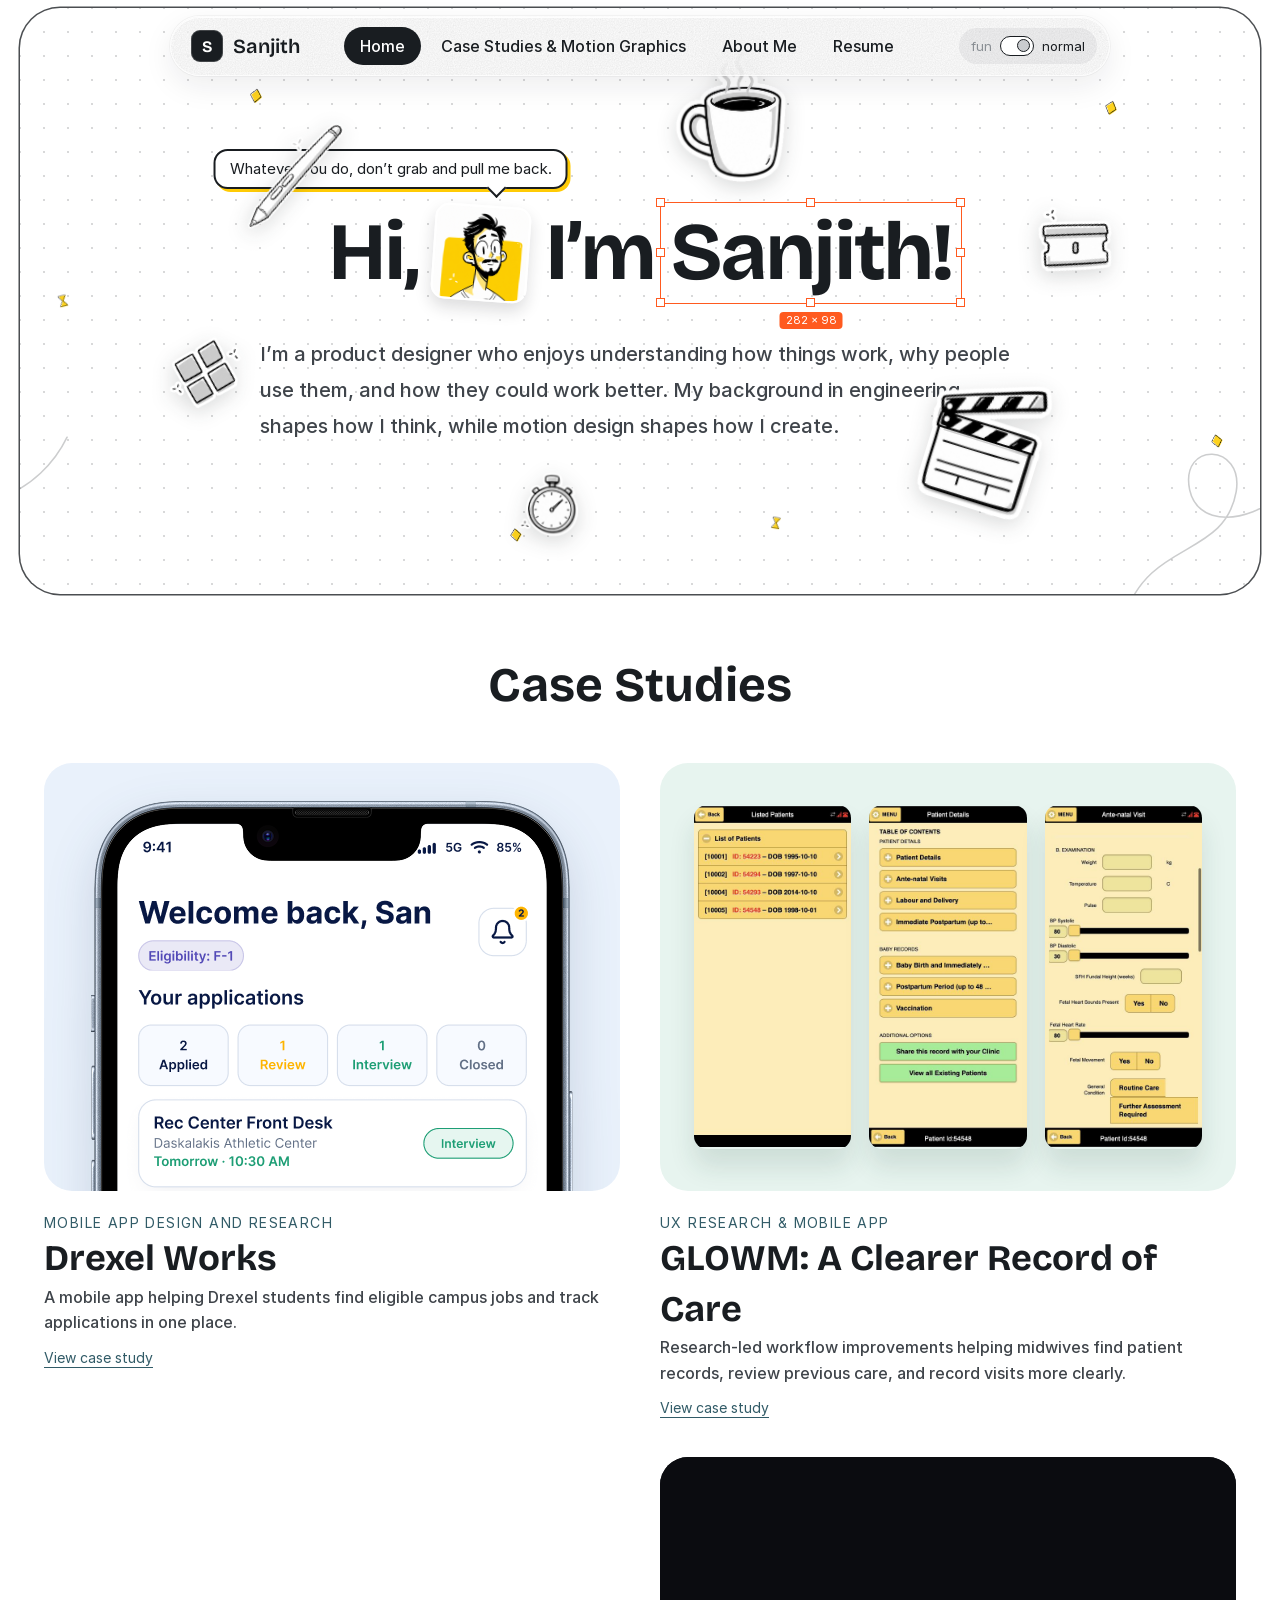
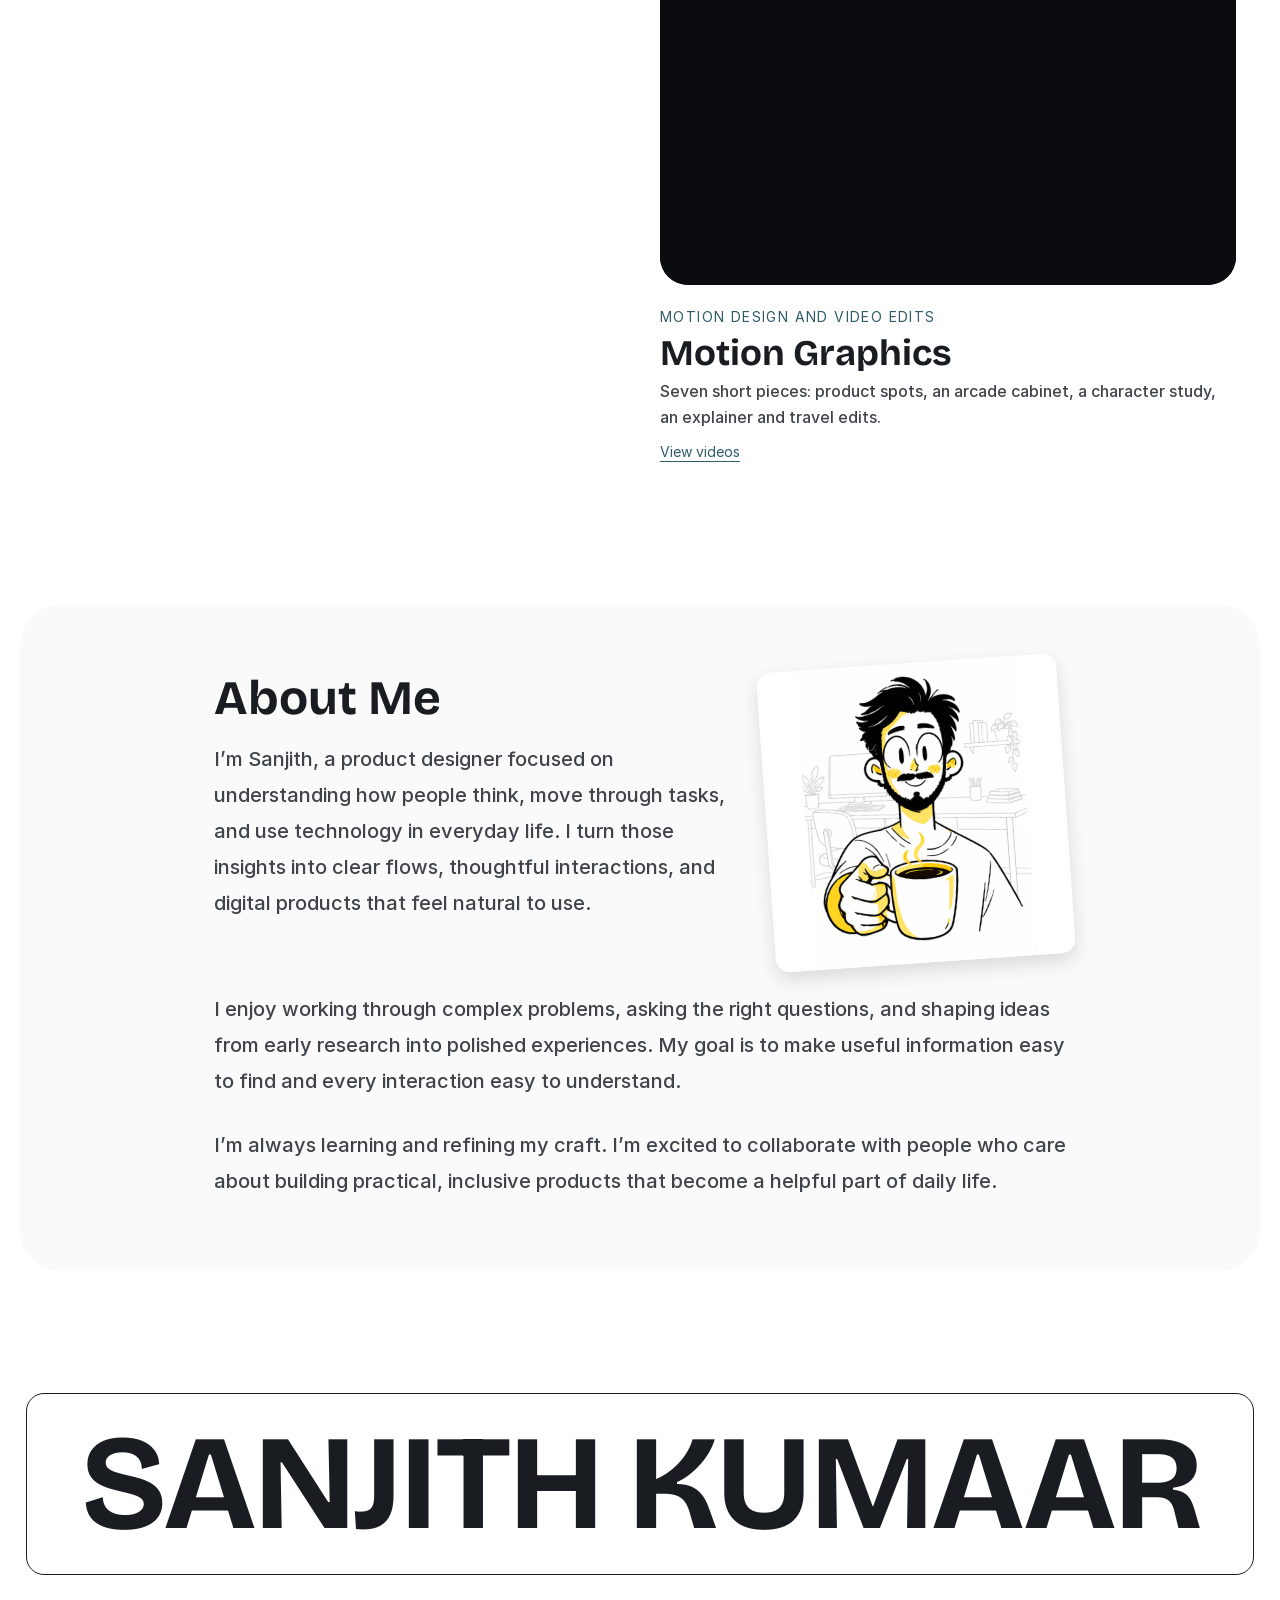
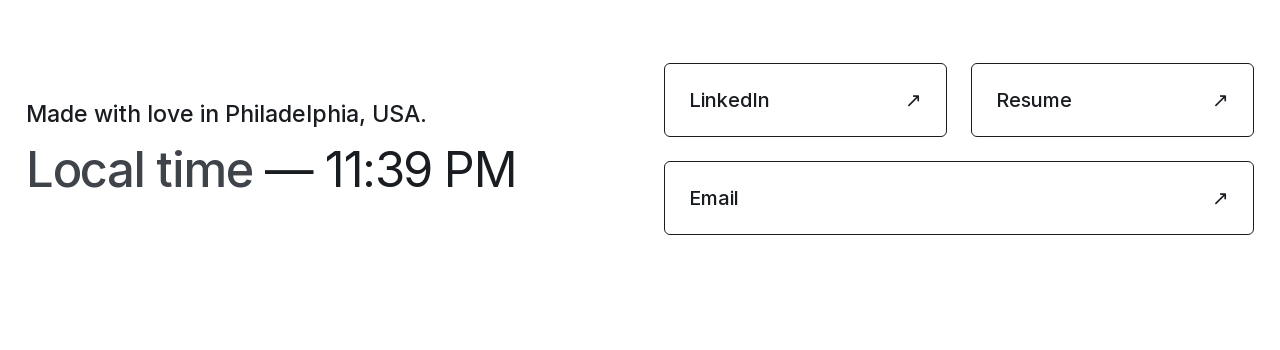
==== commit d6083067: "Update hero headline text Co-Authored-By: Claude Opus 5.5 <noreply@anthropic.com>" ====
--- a/index.html
+++ b/index.html
@@ -105,7 +105,7 @@
           </span>
           <span>I’m <span class="name-select"><span class="name-word">Sanjith!</span><span class="name-box" aria-hidden="true"><i class="tl"></i><i class="tc"></i><i class="tr"></i><i class="ml"></i><i class="mr"></i><i class="bl"></i><i class="bc"></i><i class="br"></i><b class="size-tag"></b></span></span></span>
         </h1>
-        <p>I’m a product designer with an engineering foundation and a creative eye for motion. I combine research, technical thinking, and visual storytelling to turn complex problems into intuitive, meaningful digital experiences.</p>
+        <p>I’m a product designer who enjoys understanding how things work, why people use them, and how they could work better. My background in engineering shapes how I think, while motion design shapes how I create.</p>
       </div>
     </section>
 
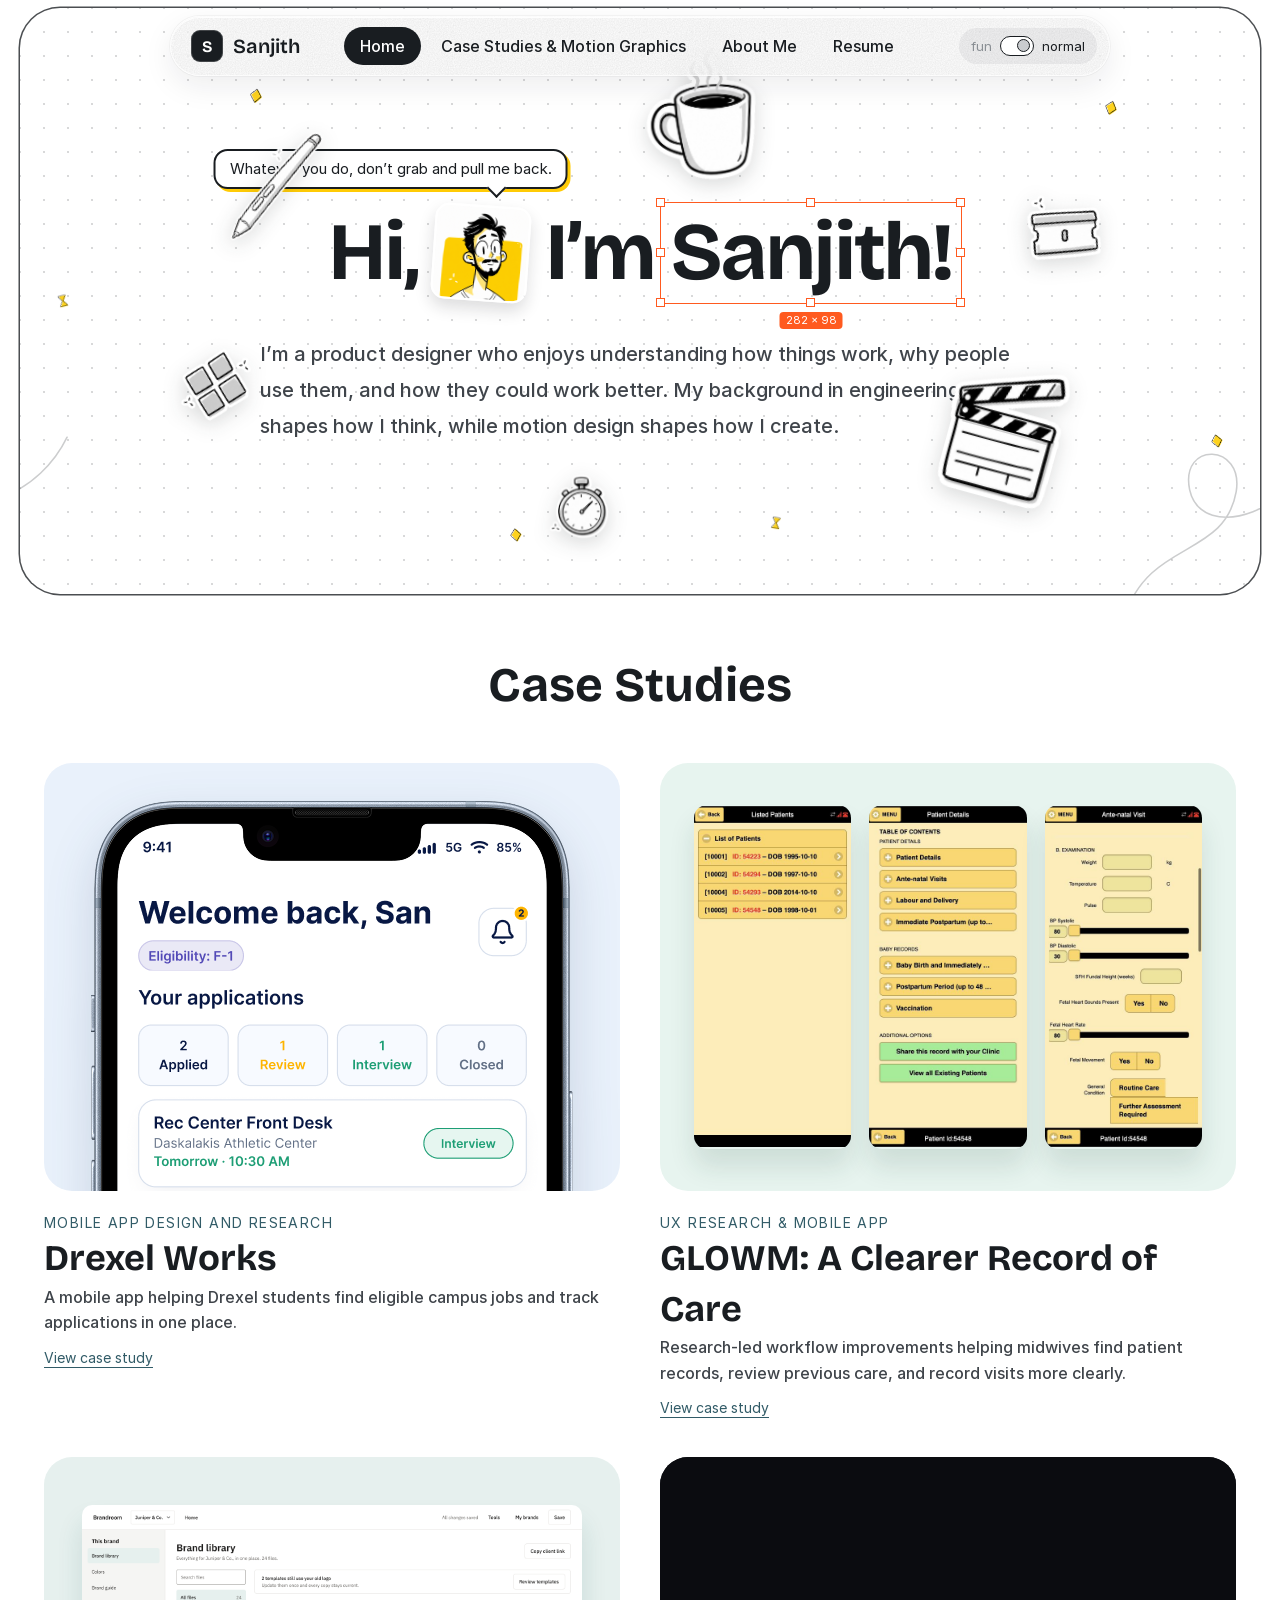
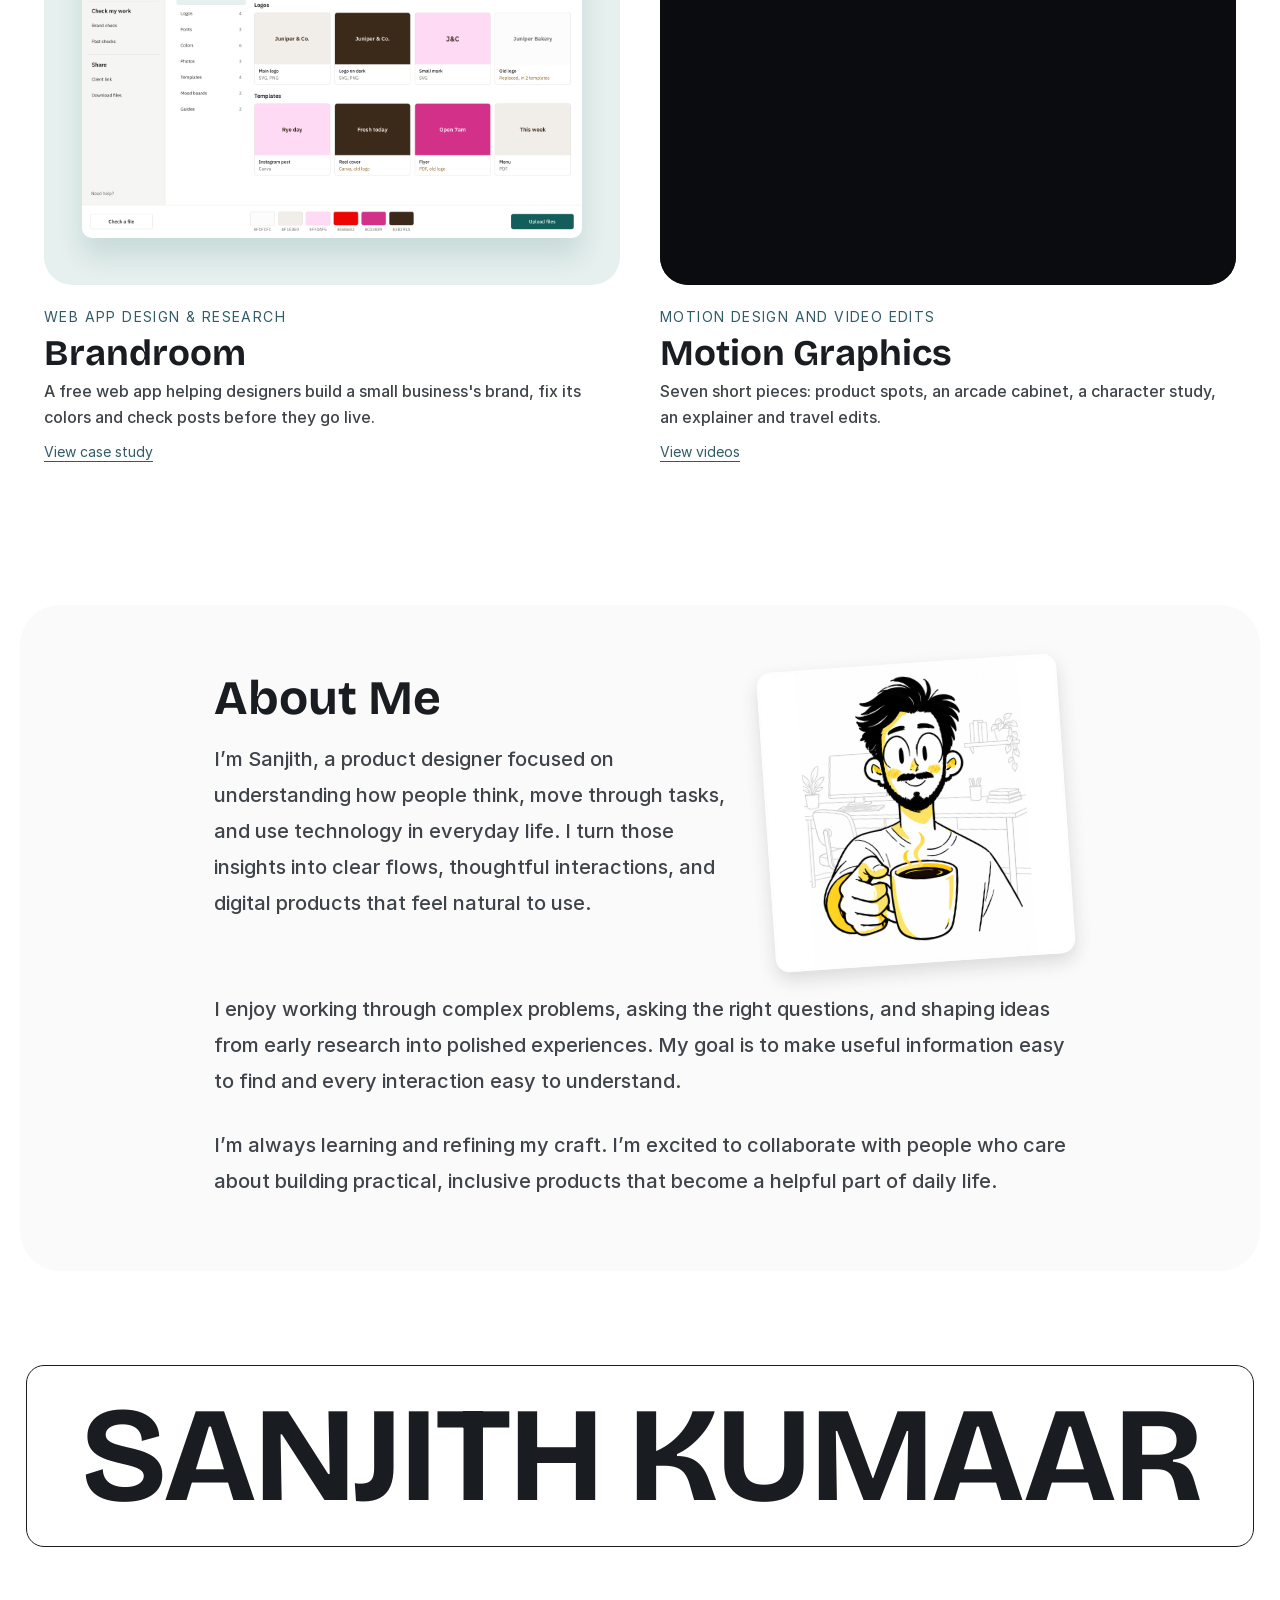
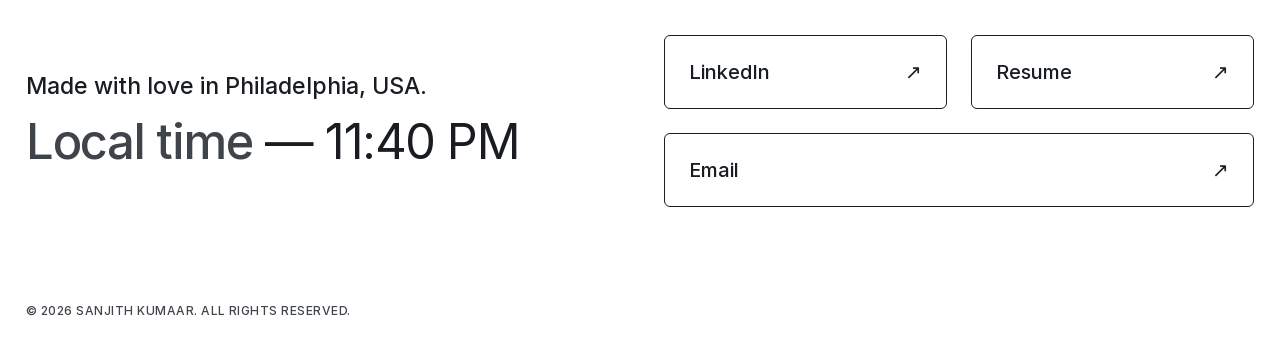
==== commit 81a22a7d: "Normal mode: no scroll fades, everything stays static Co-Authored-By: Claude Opus 5.5 <noreply@anthr" ====
--- a/index.html
+++ b/index.html
@@ -23,7 +23,7 @@
     })();
   </script>
   <link rel="preload" href="assets/bricolage-grotesque.woff2" as="font" type="font/woff2" crossorigin>
-  <link rel="stylesheet" href="styles.css?v=20261124-m5">
+  <link rel="stylesheet" href="styles.css?v=20261124-nofade">
   <link rel="stylesheet" href="hero-play.css?v=20261120-stack157">
   <link rel="stylesheet" href="reel.css?v=20261110-still">
   <link rel="stylesheet" href="wide.css?v=20261119-hero">
@@ -261,7 +261,7 @@
     </div>
   </div>
 
-  <script src="script.js?v=20261124-fade5"></script>
+  <script src="script.js?v=20261124-nofade"></script>
   <script src="hero-play.js?v=20261120-stack157"></script>
   <script src="reel.js?v=20261110-still"></script>
   <script src="stack.js?v=20261120-stack157"></script>
--- a/styles.css
+++ b/styles.css
@@ -429,6 +429,8 @@
 .contact .reveal { transform: translateY(28px); transition-duration: 1.2s, 1.2s; }
 .contact-grid.reveal { transition-delay: .25s; }
 .copyright.reveal { transition-delay: .5s; }
+/* Normal mode: no fades. Everything is simply there. */
+html:not([data-mode="fun"]) .reveal { opacity: 1; transform: none; transition: none; }
 
 :focus-visible { outline: 2px solid #366b74; outline-offset: 4px; }
 
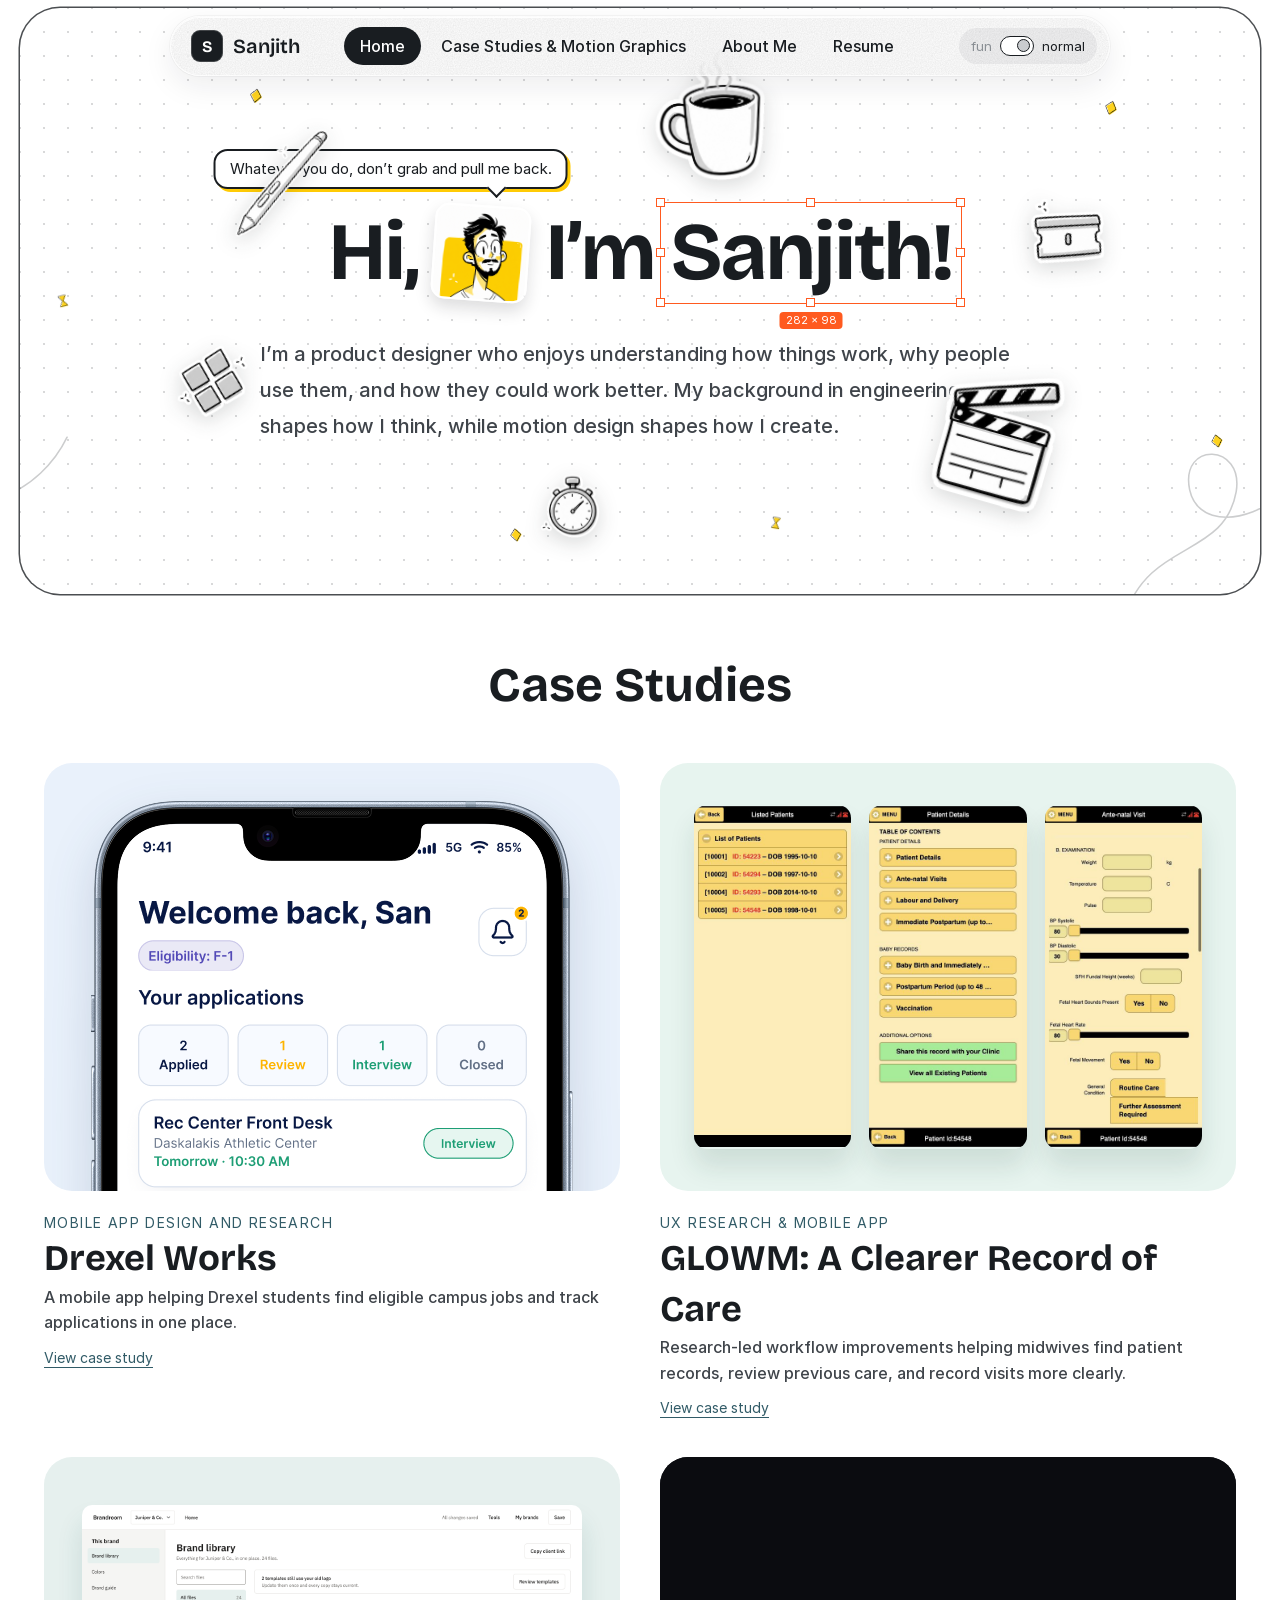
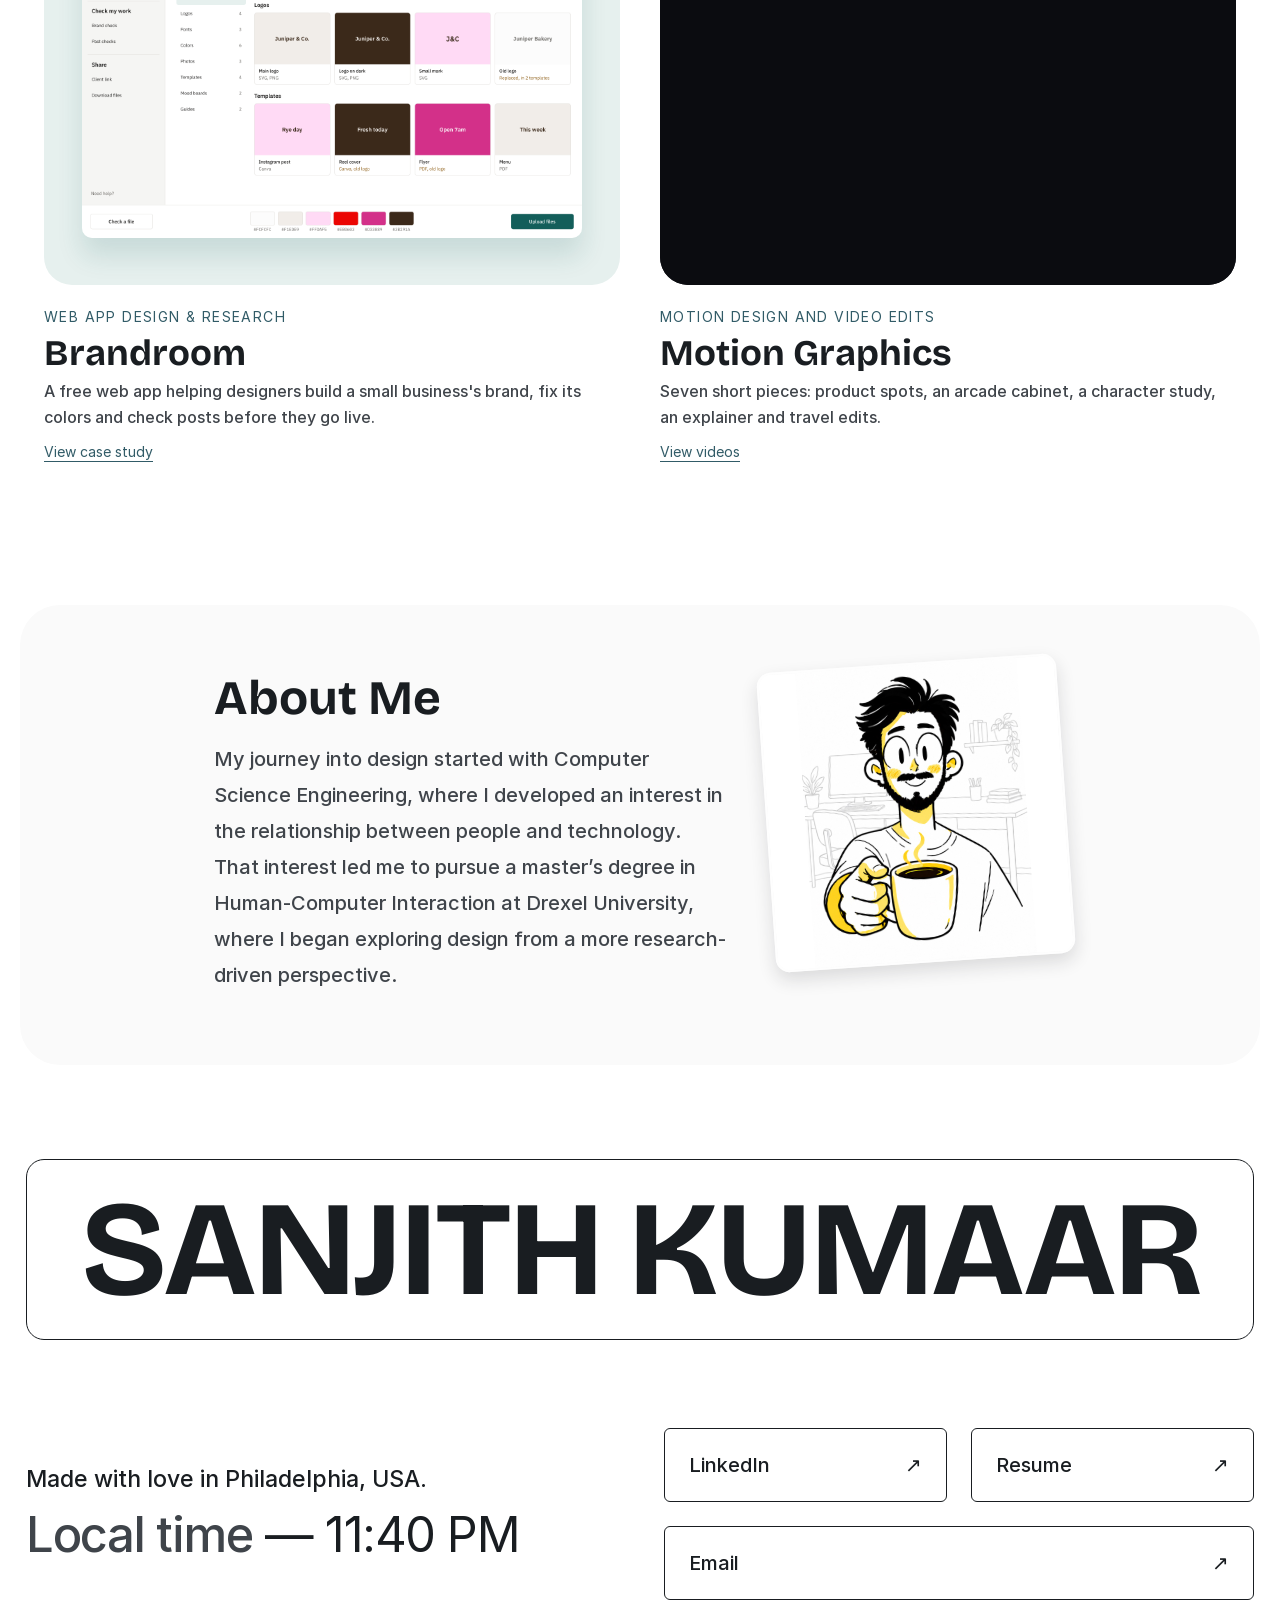
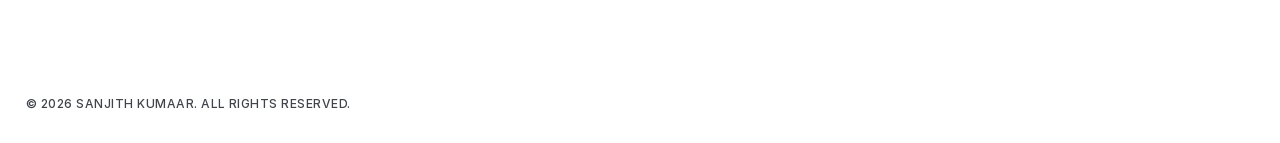
==== commit 64115711: "About Me: new copy Co-Authored-By: Claude Opus 5.5 <noreply@anthropic.com>" ====
--- a/index.html
+++ b/index.html
@@ -201,16 +201,14 @@
         <div class="about-intro reveal">
           <div class="about-copy">
             <h2 id="about-title">About Me</h2>
-            <p>I’m Sanjith, a product designer focused on understanding how people think, move through tasks, and use technology in everyday life. I turn those insights into clear flows, thoughtful interactions, and digital products that feel natural to use.</p>
+            <p>My journey into design started with Computer Science Engineering, where I developed an interest in the relationship between people and technology. That interest led me to pursue a master’s degree in Human-Computer Interaction at Drexel University, where I began exploring design from a more research-driven perspective.</p>
           </div>
           <picture class="about-photo">
-            <img src="assets/sanjith-about-coffee-illustration.jpg" alt="Cartoon Sanjith offering a coffee, with a softly sketched workspace behind him">
-          </picture>
-        </div>
-
-        <div class="about-more reveal">
-          <p>I enjoy working through complex problems, asking the right questions, and shaping ideas from early research into polished experiences. My goal is to make useful information easy to find and every interaction easy to understand.</p>
-          <p>I’m always learning and refining my craft. I’m excited to collaborate with people who care about building practical, inclusive products that become a helpful part of daily life.</p>
+            <img src="assets/sanjith-about-coffee-illustration.jpg" alt="Cartoon Sanjith offering a coffee, with a softly s<div class="about-more reveal">
+          <p>I see design as more than execution. I question assumptions, explore the reasoning behind requirements, and contribute to decisions that shape the product. I believe a designer’s responsibility extends beyond how something looks to what should be built, why it matters, and how it should work.</p>
+          <p>Motion graphics is an extension of my product design practice. I use movement to guide attention, communicate information, provide visual feedback, and create purposeful transitions. For me, motion is both a functional design tool and a creative medium.</p>
+          <p>Across my projects, I take ownership of the design process, from identifying user needs and defining product priorities to exploring solutions and validating decisions. I collaborate with stakeholders and developers, balancing user needs, business objectives, and technical considerations throughout the process.</p>
+        l, inclusive products that become a helpful part of daily life.</p>
         </div>
       </div>
     </section>
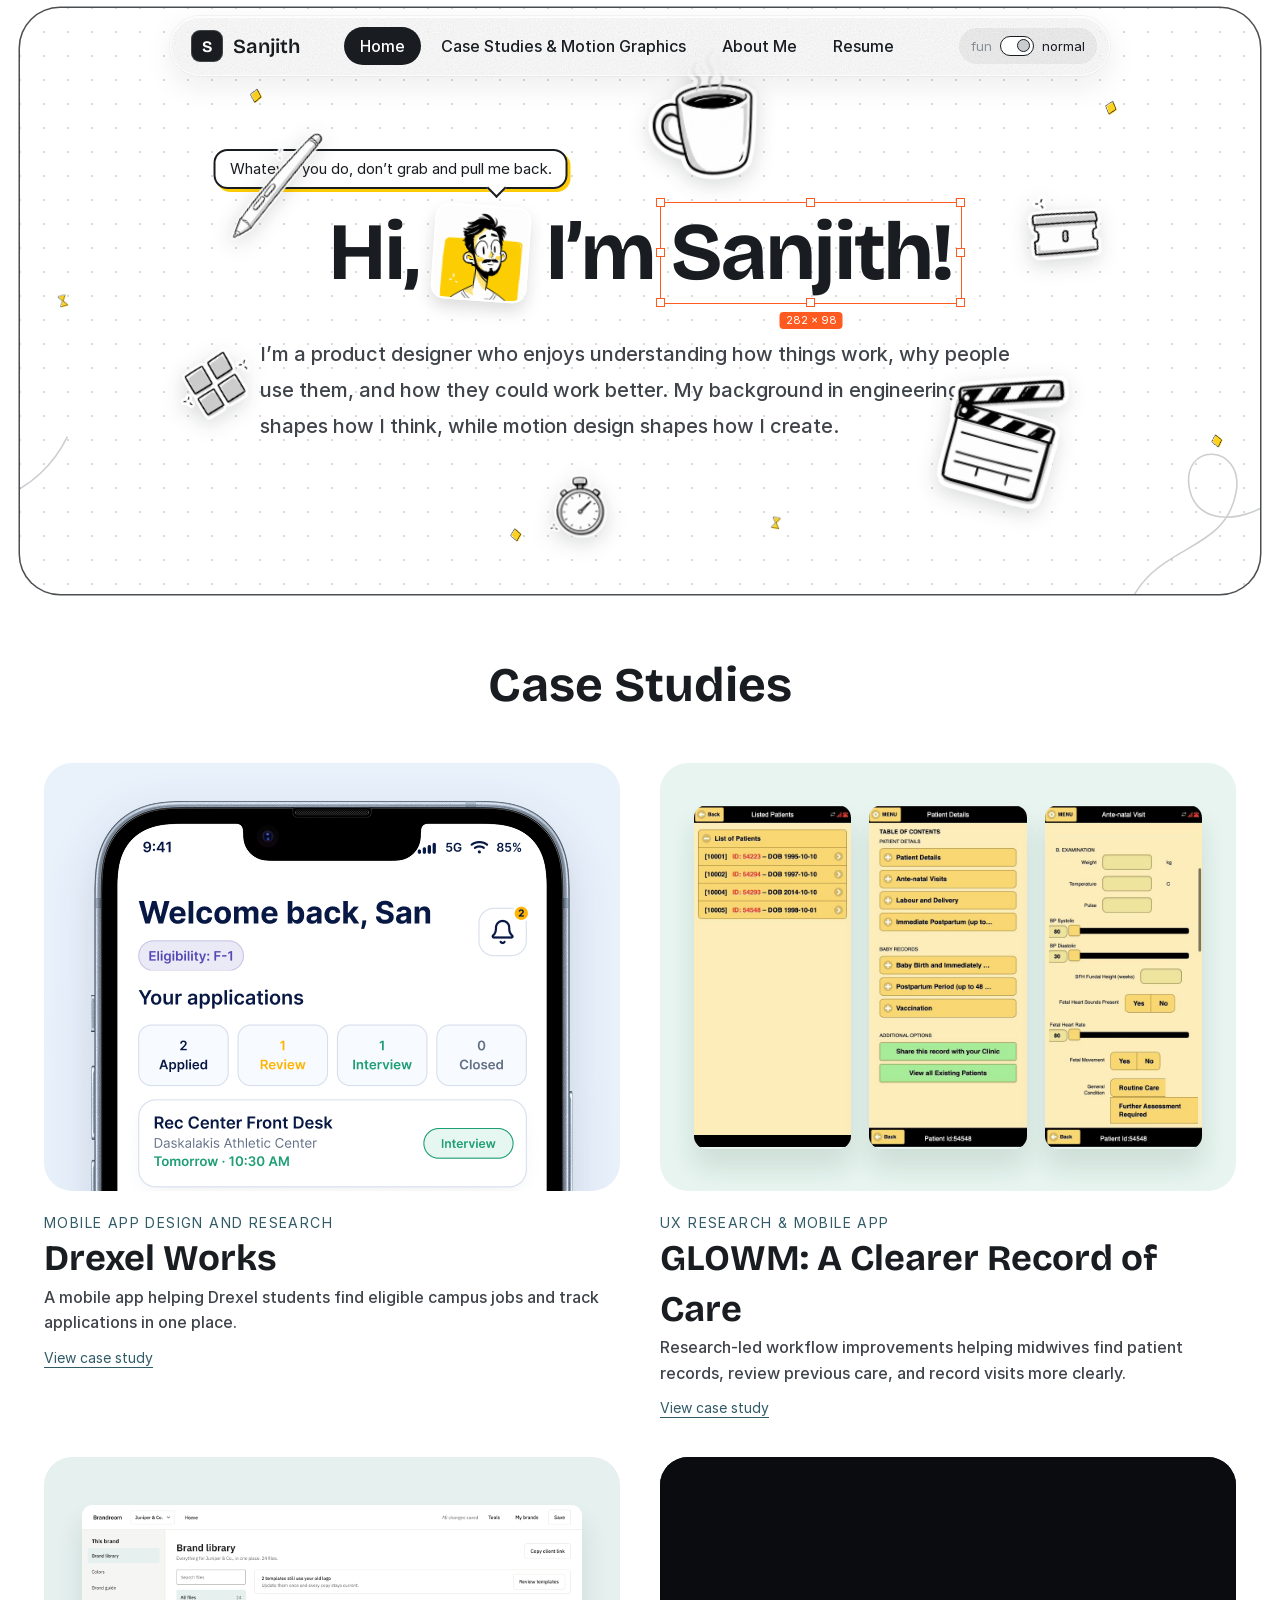
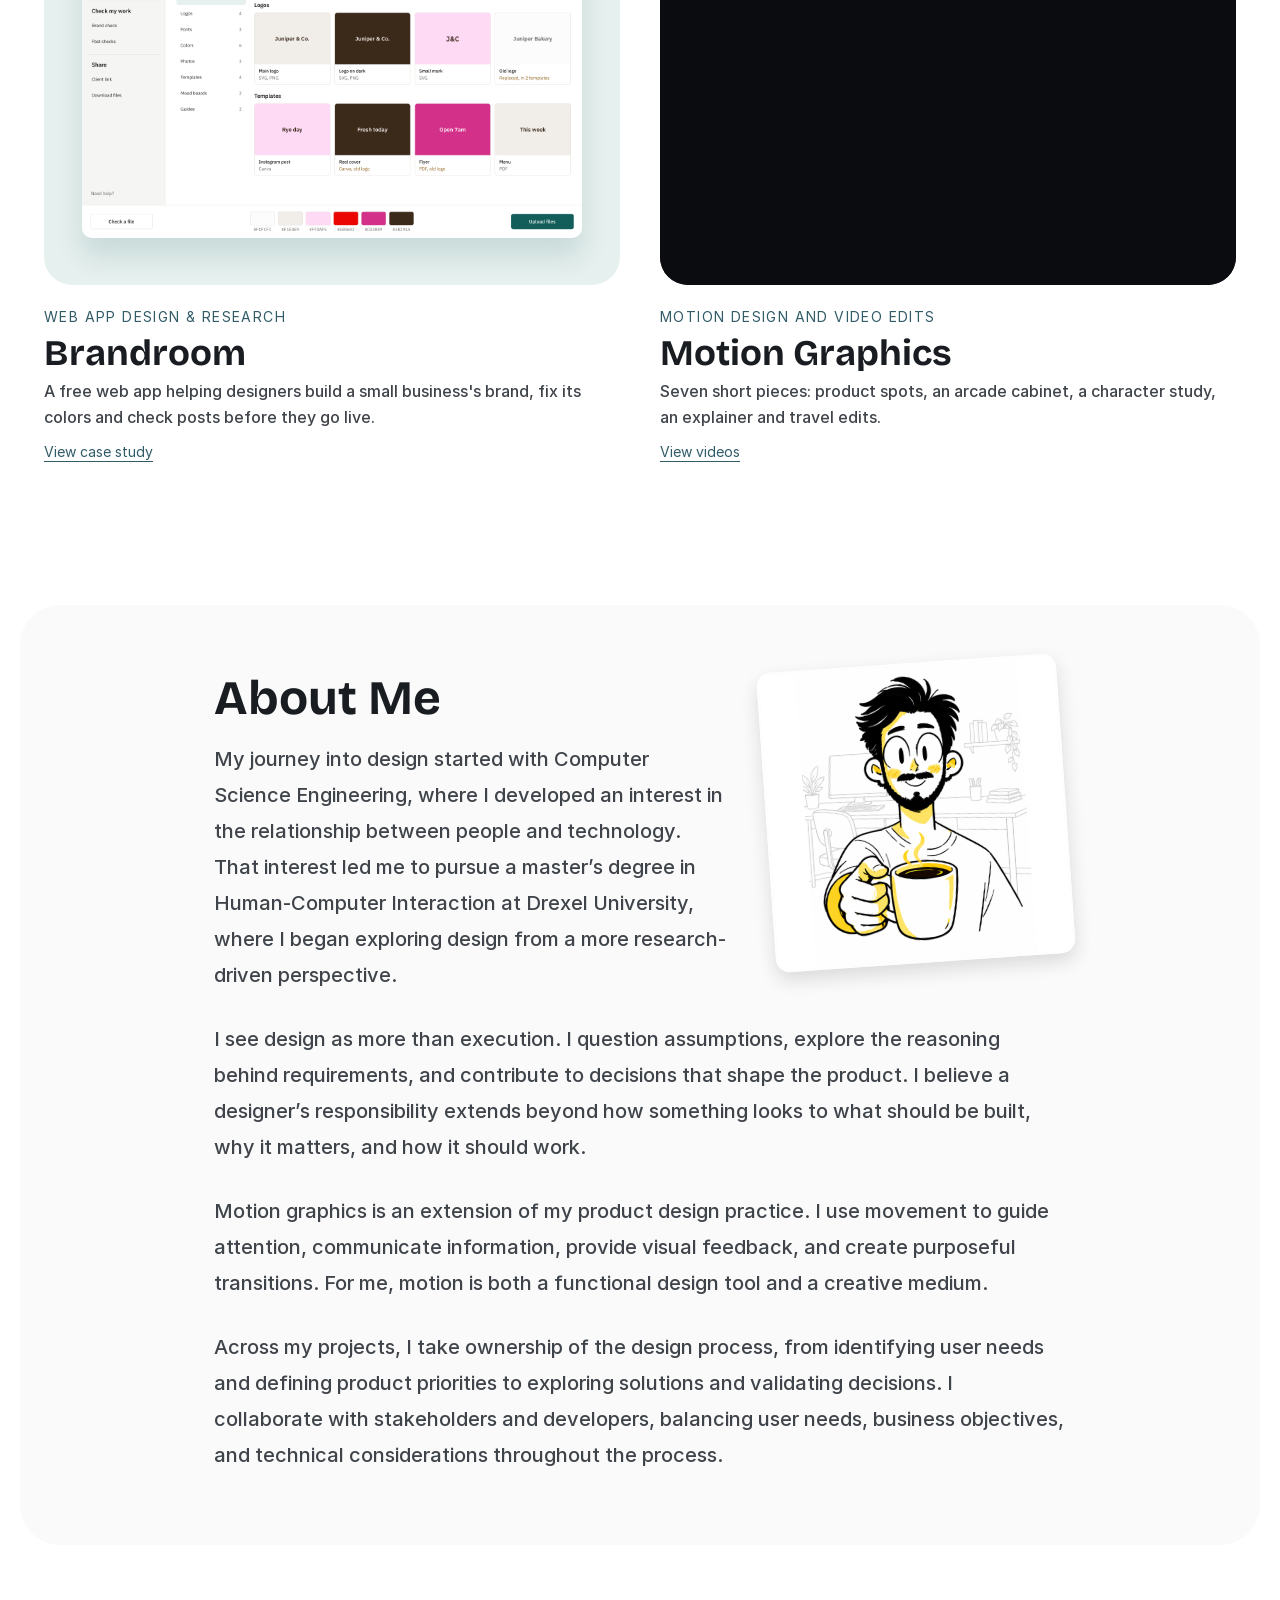
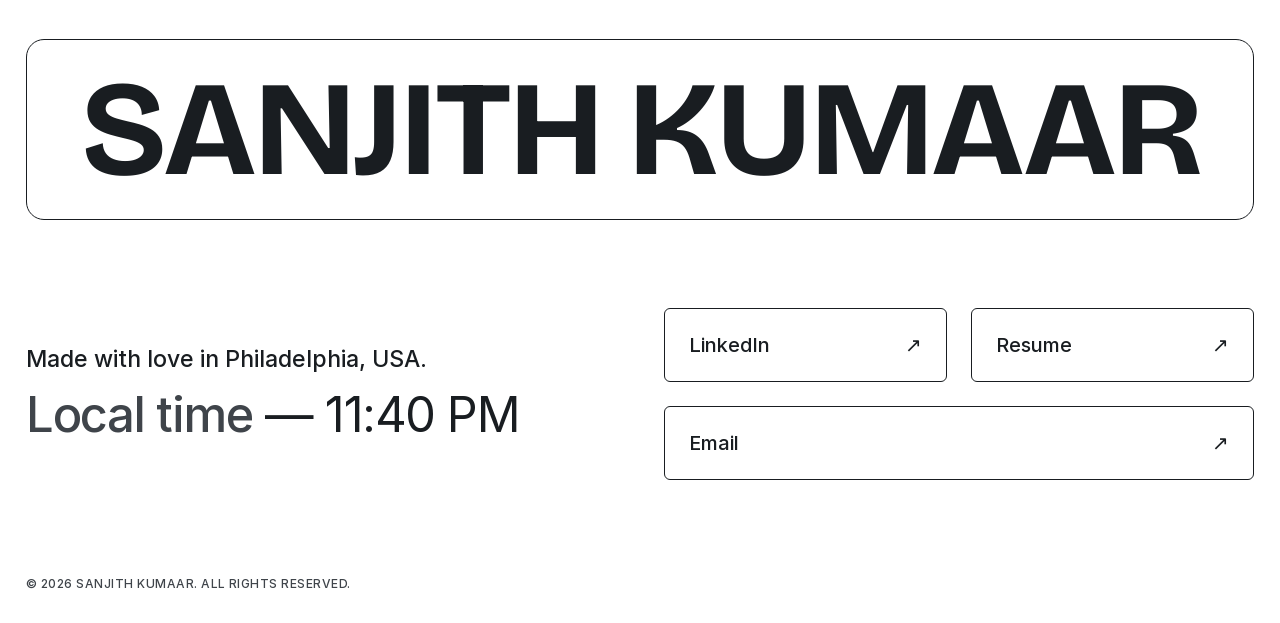
==== commit b2bdac84: "About Me: fix broken markup from last edit Co-Authored-By: Claude Opus 5.5 <noreply@anthropic.com>" ====
--- a/index.html
+++ b/index.html
@@ -204,11 +204,14 @@
             <p>My journey into design started with Computer Science Engineering, where I developed an interest in the relationship between people and technology. That interest led me to pursue a master’s degree in Human-Computer Interaction at Drexel University, where I began exploring design from a more research-driven perspective.</p>
           </div>
           <picture class="about-photo">
-            <img src="assets/sanjith-about-coffee-illustration.jpg" alt="Cartoon Sanjith offering a coffee, with a softly s<div class="about-more reveal">
+            <img src="assets/sanjith-about-coffee-illustration.jpg" alt="Cartoon Sanjith offering a coffee, with a softly sketched workspace behind him">
+          </picture>
+        </div>
+
+        <div class="about-more reveal">
           <p>I see design as more than execution. I question assumptions, explore the reasoning behind requirements, and contribute to decisions that shape the product. I believe a designer’s responsibility extends beyond how something looks to what should be built, why it matters, and how it should work.</p>
           <p>Motion graphics is an extension of my product design practice. I use movement to guide attention, communicate information, provide visual feedback, and create purposeful transitions. For me, motion is both a functional design tool and a creative medium.</p>
           <p>Across my projects, I take ownership of the design process, from identifying user needs and defining product priorities to exploring solutions and validating decisions. I collaborate with stakeholders and developers, balancing user needs, business objectives, and technical considerations throughout the process.</p>
-        l, inclusive products that become a helpful part of daily life.</p>
         </div>
       </div>
     </section>
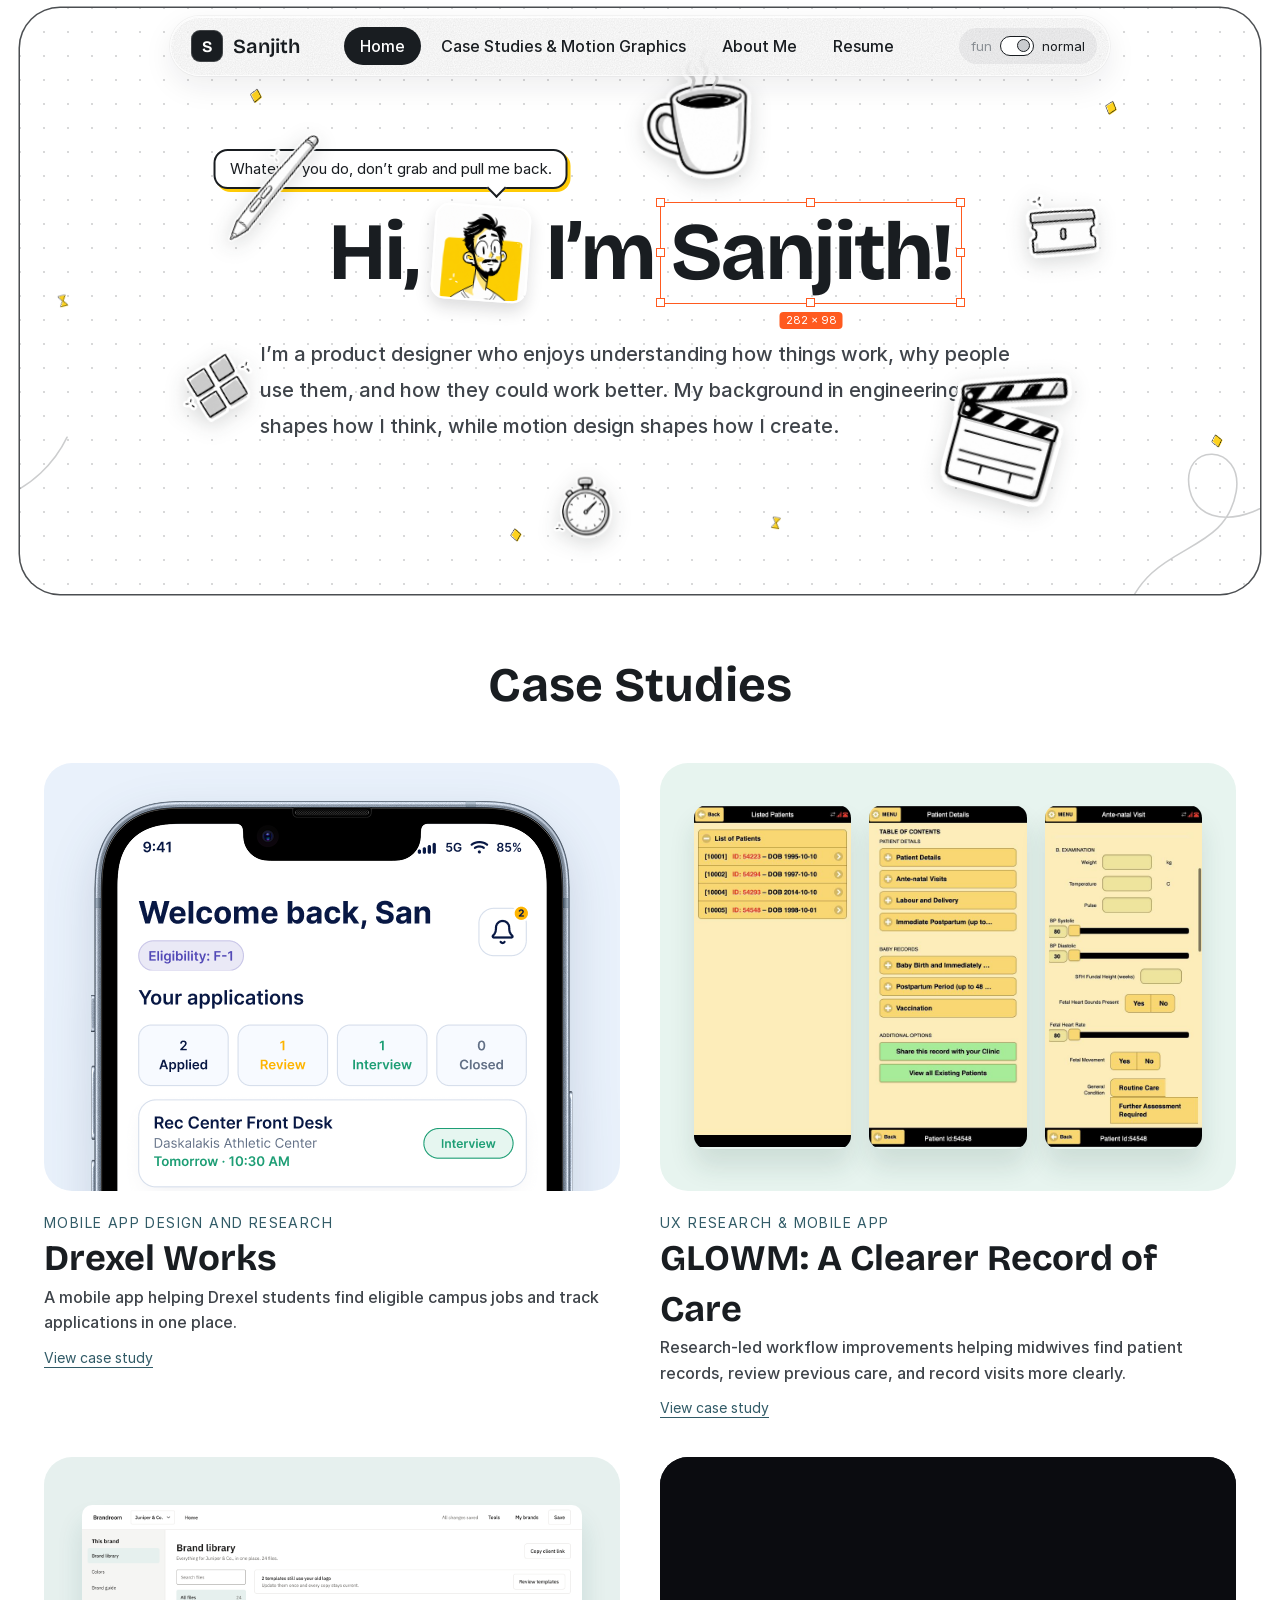
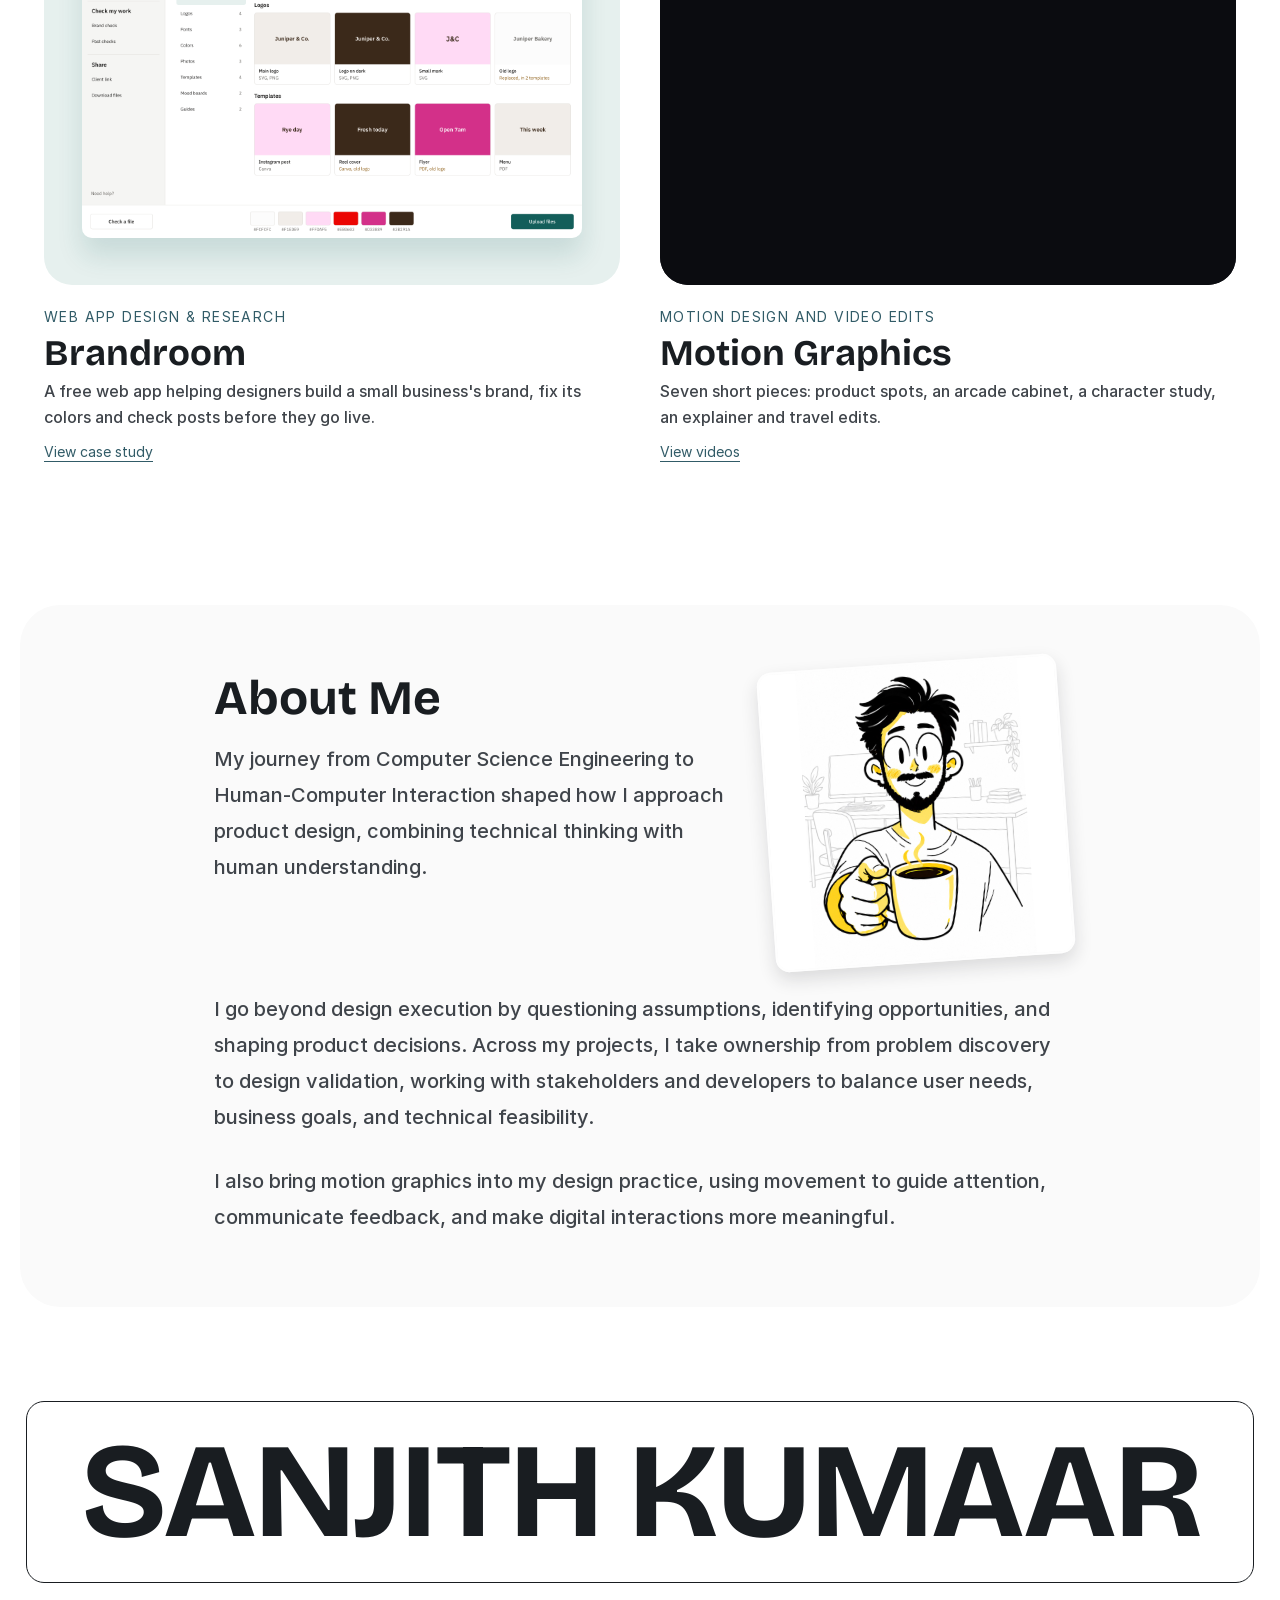
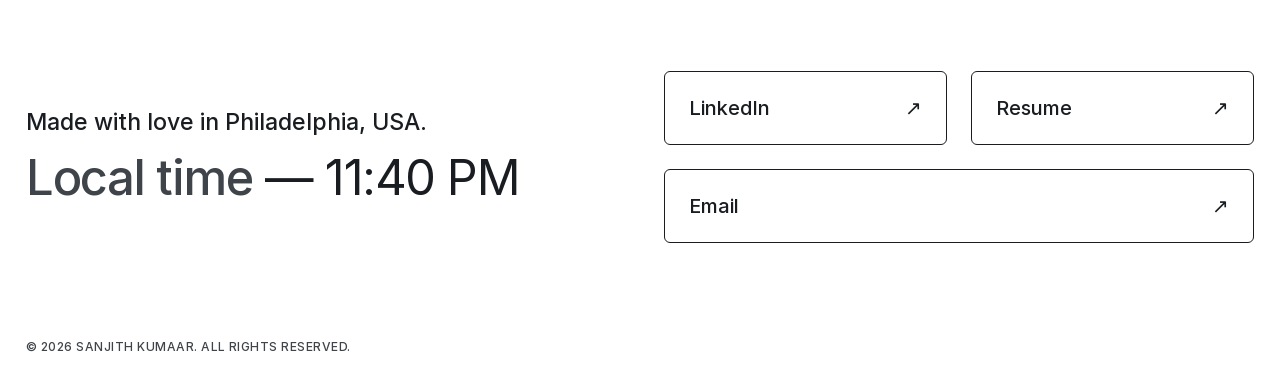
==== commit 831b8850: "About Me: shorter copy Co-Authored-By: Claude Opus 5.5 <noreply@anthropic.com>" ====
--- a/index.html
+++ b/index.html
@@ -201,7 +201,7 @@
         <div class="about-intro reveal">
           <div class="about-copy">
             <h2 id="about-title">About Me</h2>
-            <p>My journey into design started with Computer Science Engineering, where I developed an interest in the relationship between people and technology. That interest led me to pursue a master’s degree in Human-Computer Interaction at Drexel University, where I began exploring design from a more research-driven perspective.</p>
+            <p>My journey from Computer Science Engineering to Human-Computer Interaction shaped how I approach product design, combining technical thinking with human understanding.</p>
           </div>
           <picture class="about-photo">
             <img src="assets/sanjith-about-coffee-illustration.jpg" alt="Cartoon Sanjith offering a coffee, with a softly sketched workspace behind him">
@@ -209,9 +209,8 @@
         </div>
 
         <div class="about-more reveal">
-          <p>I see design as more than execution. I question assumptions, explore the reasoning behind requirements, and contribute to decisions that shape the product. I believe a designer’s responsibility extends beyond how something looks to what should be built, why it matters, and how it should work.</p>
-          <p>Motion graphics is an extension of my product design practice. I use movement to guide attention, communicate information, provide visual feedback, and create purposeful transitions. For me, motion is both a functional design tool and a creative medium.</p>
-          <p>Across my projects, I take ownership of the design process, from identifying user needs and defining product priorities to exploring solutions and validating decisions. I collaborate with stakeholders and developers, balancing user needs, business objectives, and technical considerations throughout the process.</p>
+          <p>I go beyond design execution by questioning assumptions, identifying opportunities, and shaping product decisions. Across my projects, I take ownership from problem discovery to design validation, working with stakeholders and developers to balance user needs, business goals, and technical feasibility.</p>
+          <p>I also bring motion graphics into my design practice, using movement to guide attention, communicate feedback, and make digital interactions more meaningful.</p>
         </div>
       </div>
     </section>
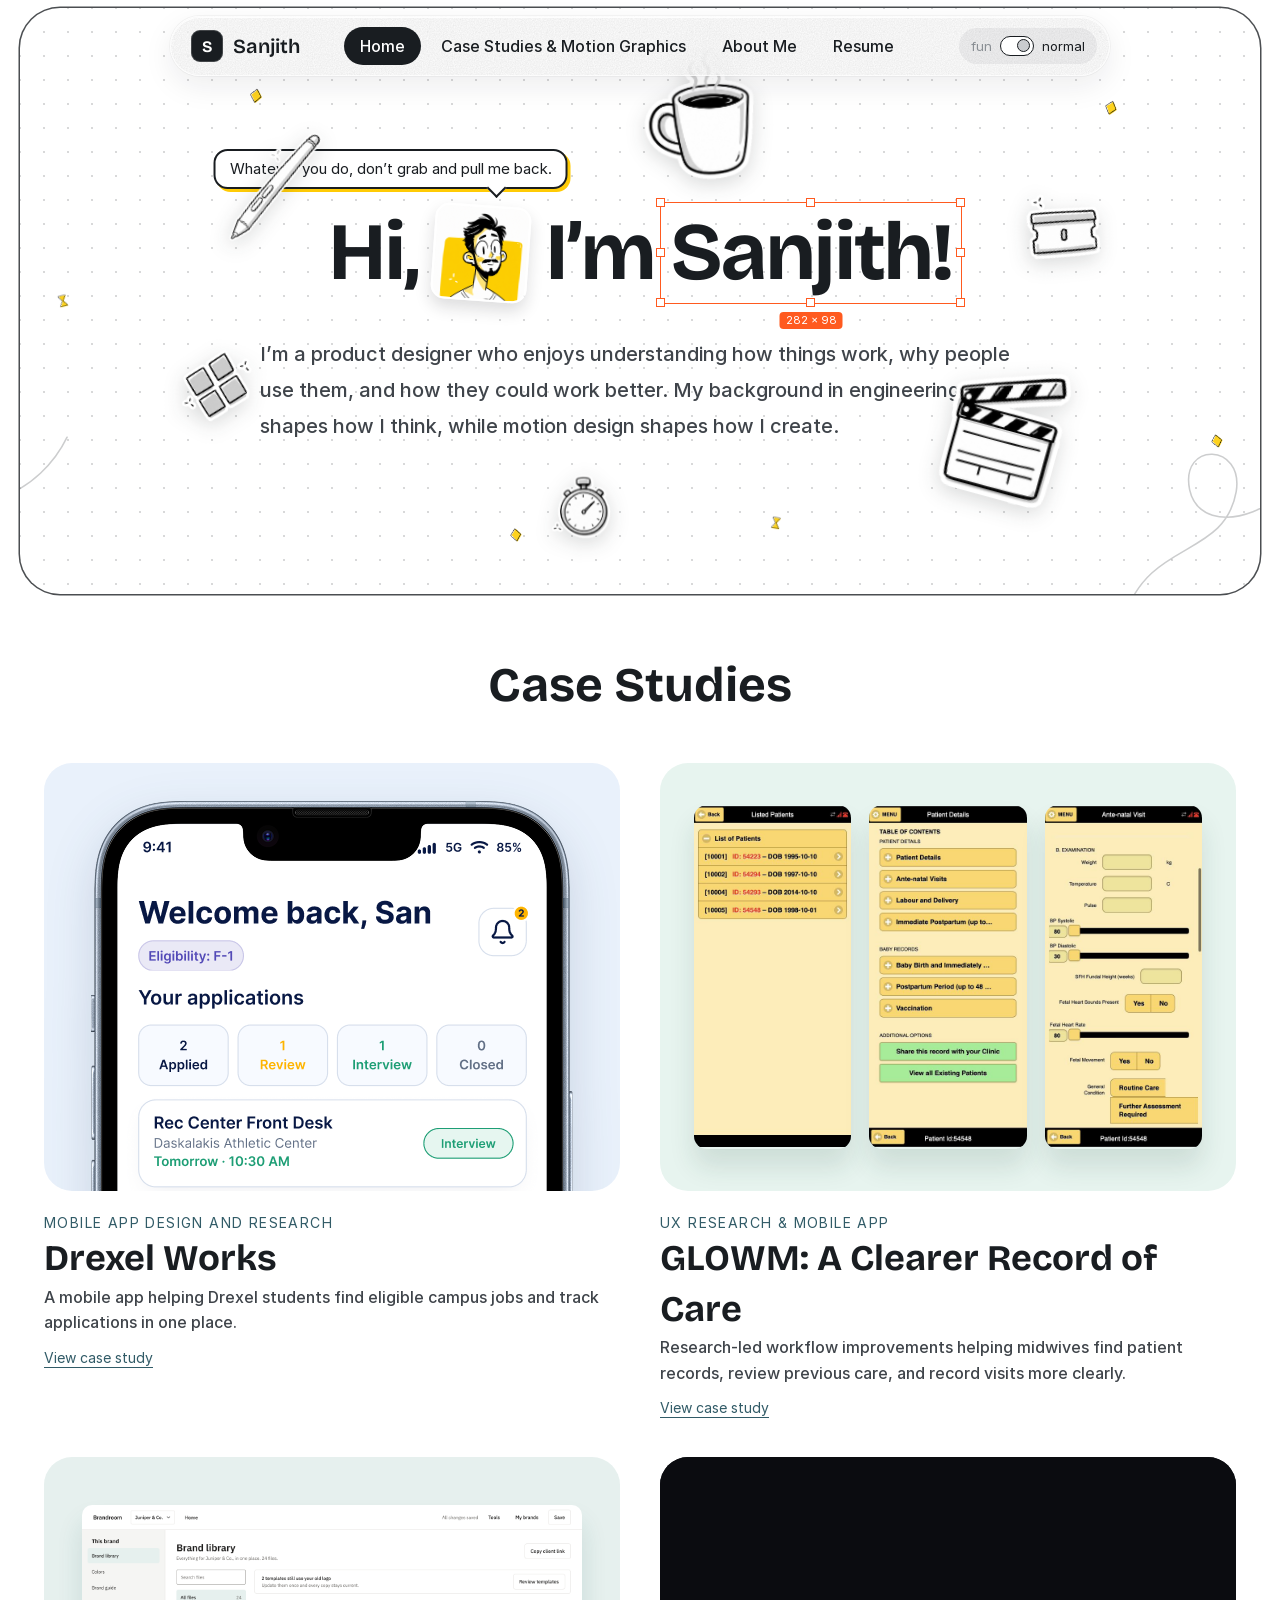
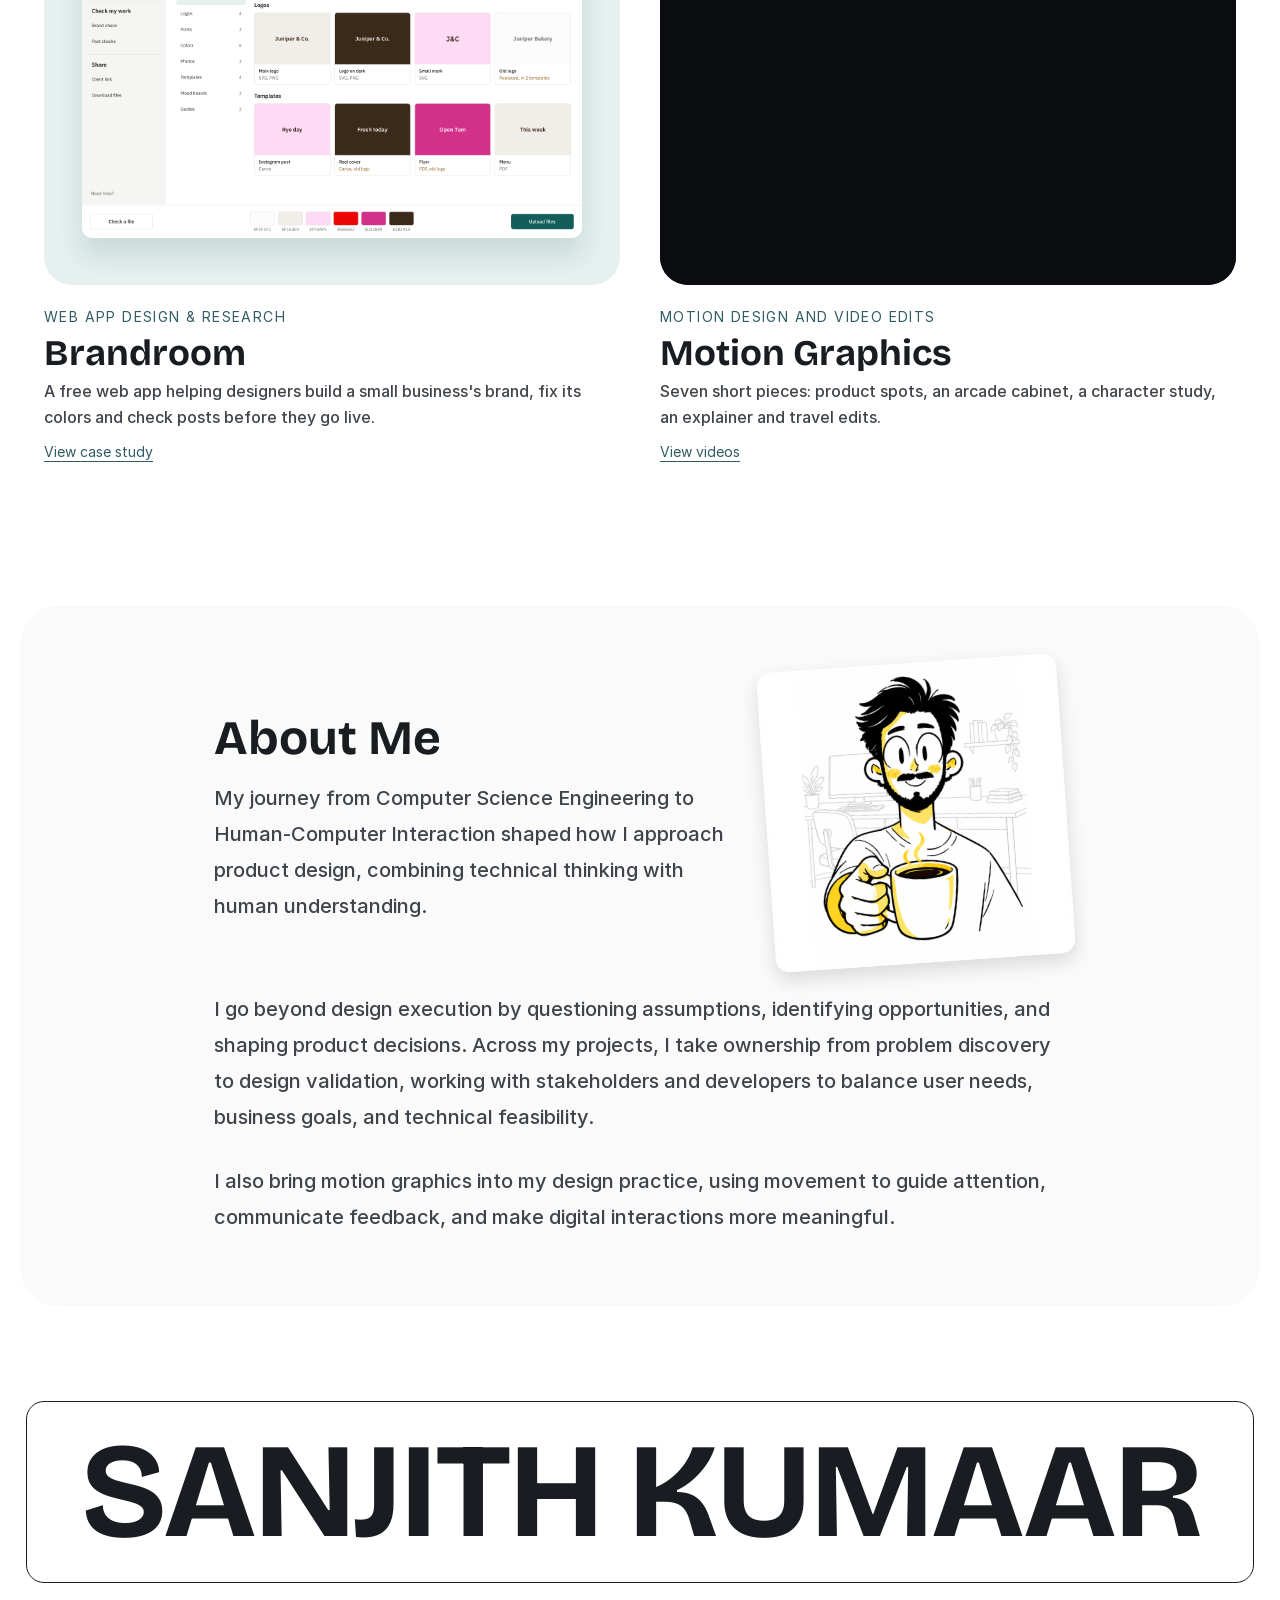
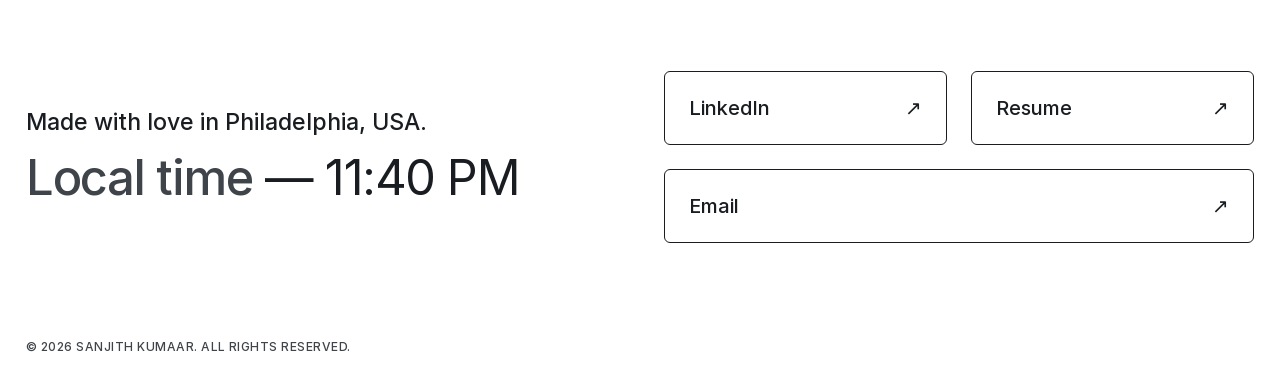
==== commit d5d09090: "About Me: center the intro text beside the photo Co-Authored-By: Claude Opus 5.5 <noreply@anthropic." ====
--- a/index.html
+++ b/index.html
@@ -23,7 +23,7 @@
     })();
   </script>
   <link rel="preload" href="assets/bricolage-grotesque.woff2" as="font" type="font/woff2" crossorigin>
-  <link rel="stylesheet" href="styles.css?v=20261124-nofade">
+  <link rel="stylesheet" href="styles.css?v=20261126-about">
   <link rel="stylesheet" href="hero-play.css?v=20261120-stack157">
   <link rel="stylesheet" href="reel.css?v=20261110-still">
   <link rel="stylesheet" href="wide.css?v=20261119-hero">
--- a/styles.css
+++ b/styles.css
@@ -344,7 +344,7 @@
   display: grid;
   grid-template-columns: minmax(0, 524px) 300px;
   gap: 38px;
-  align-items: start;
+  align-items: center;
 }
 
 .about h2 {
@@ -564,6 +564,7 @@
     display: flex;
     flex-direction: column-reverse;
     gap: 53px;
+    align-items: stretch;
   }
 
   .about-photo {
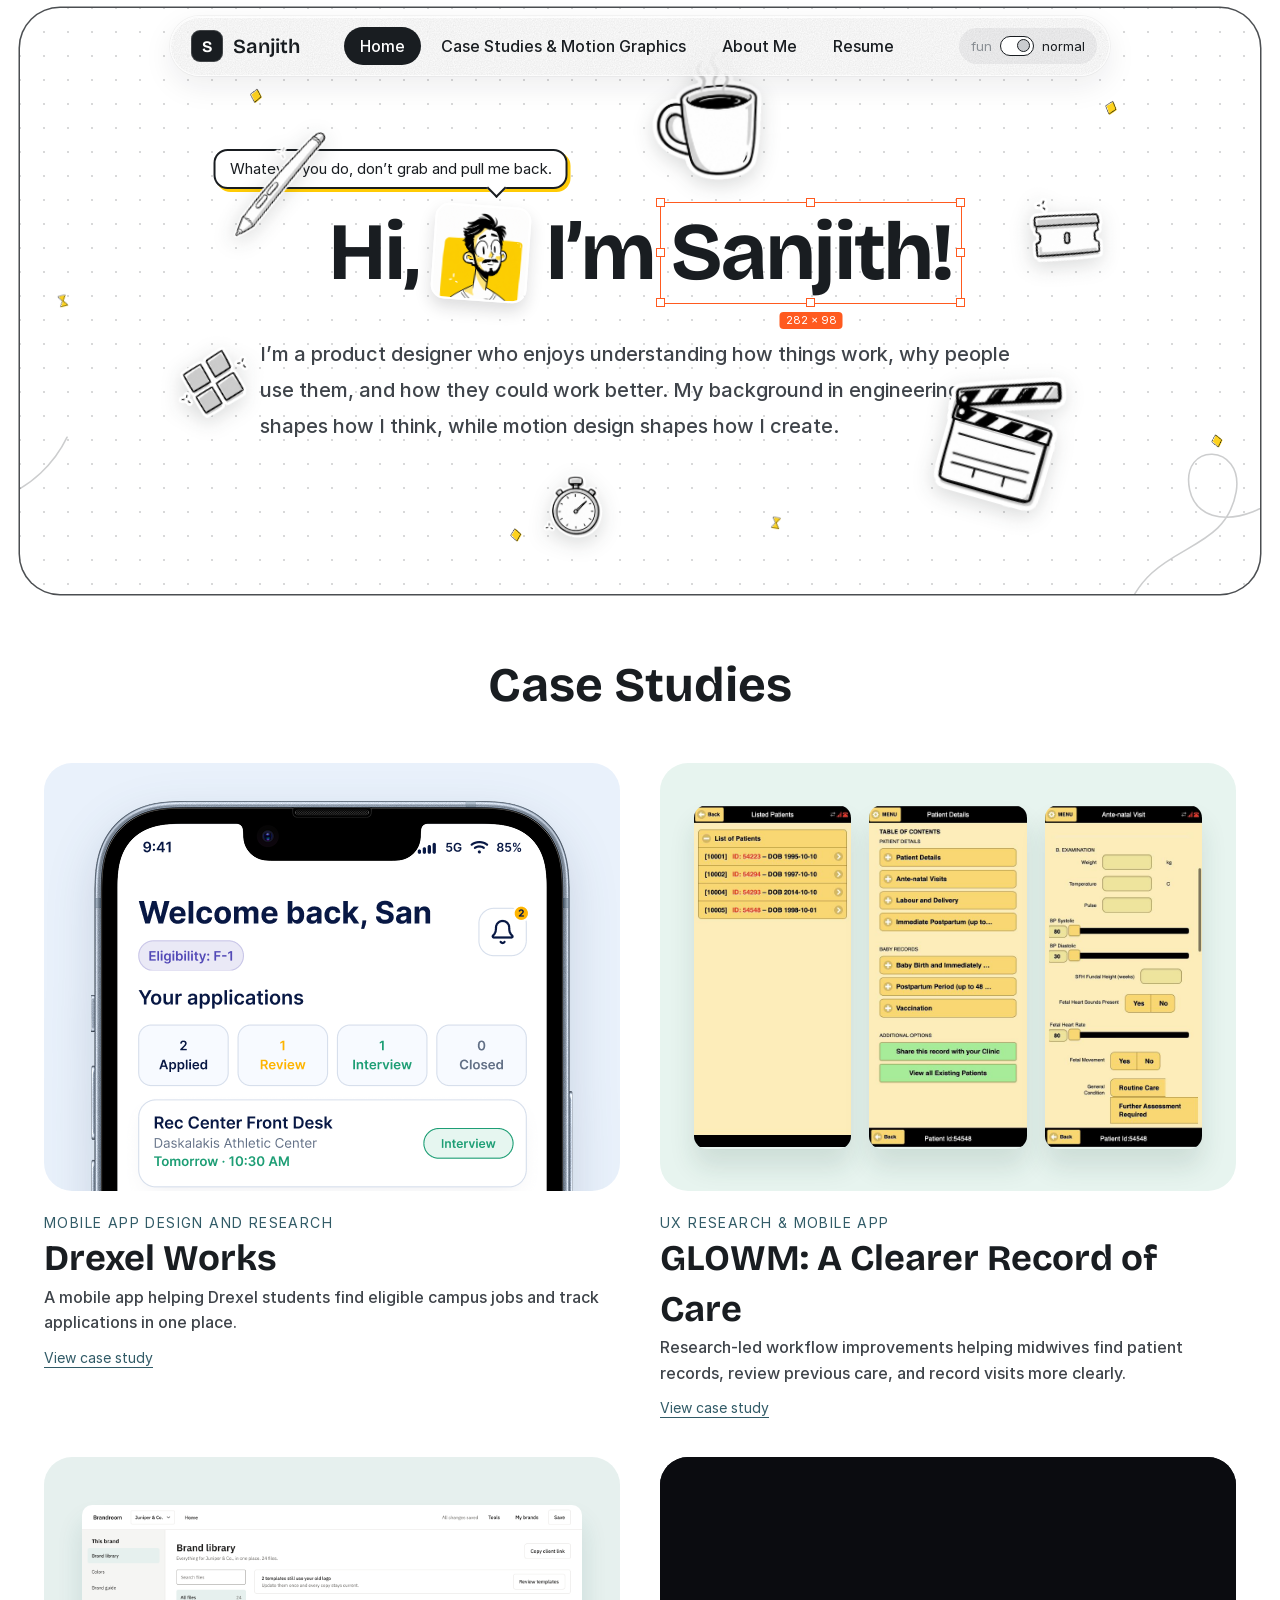
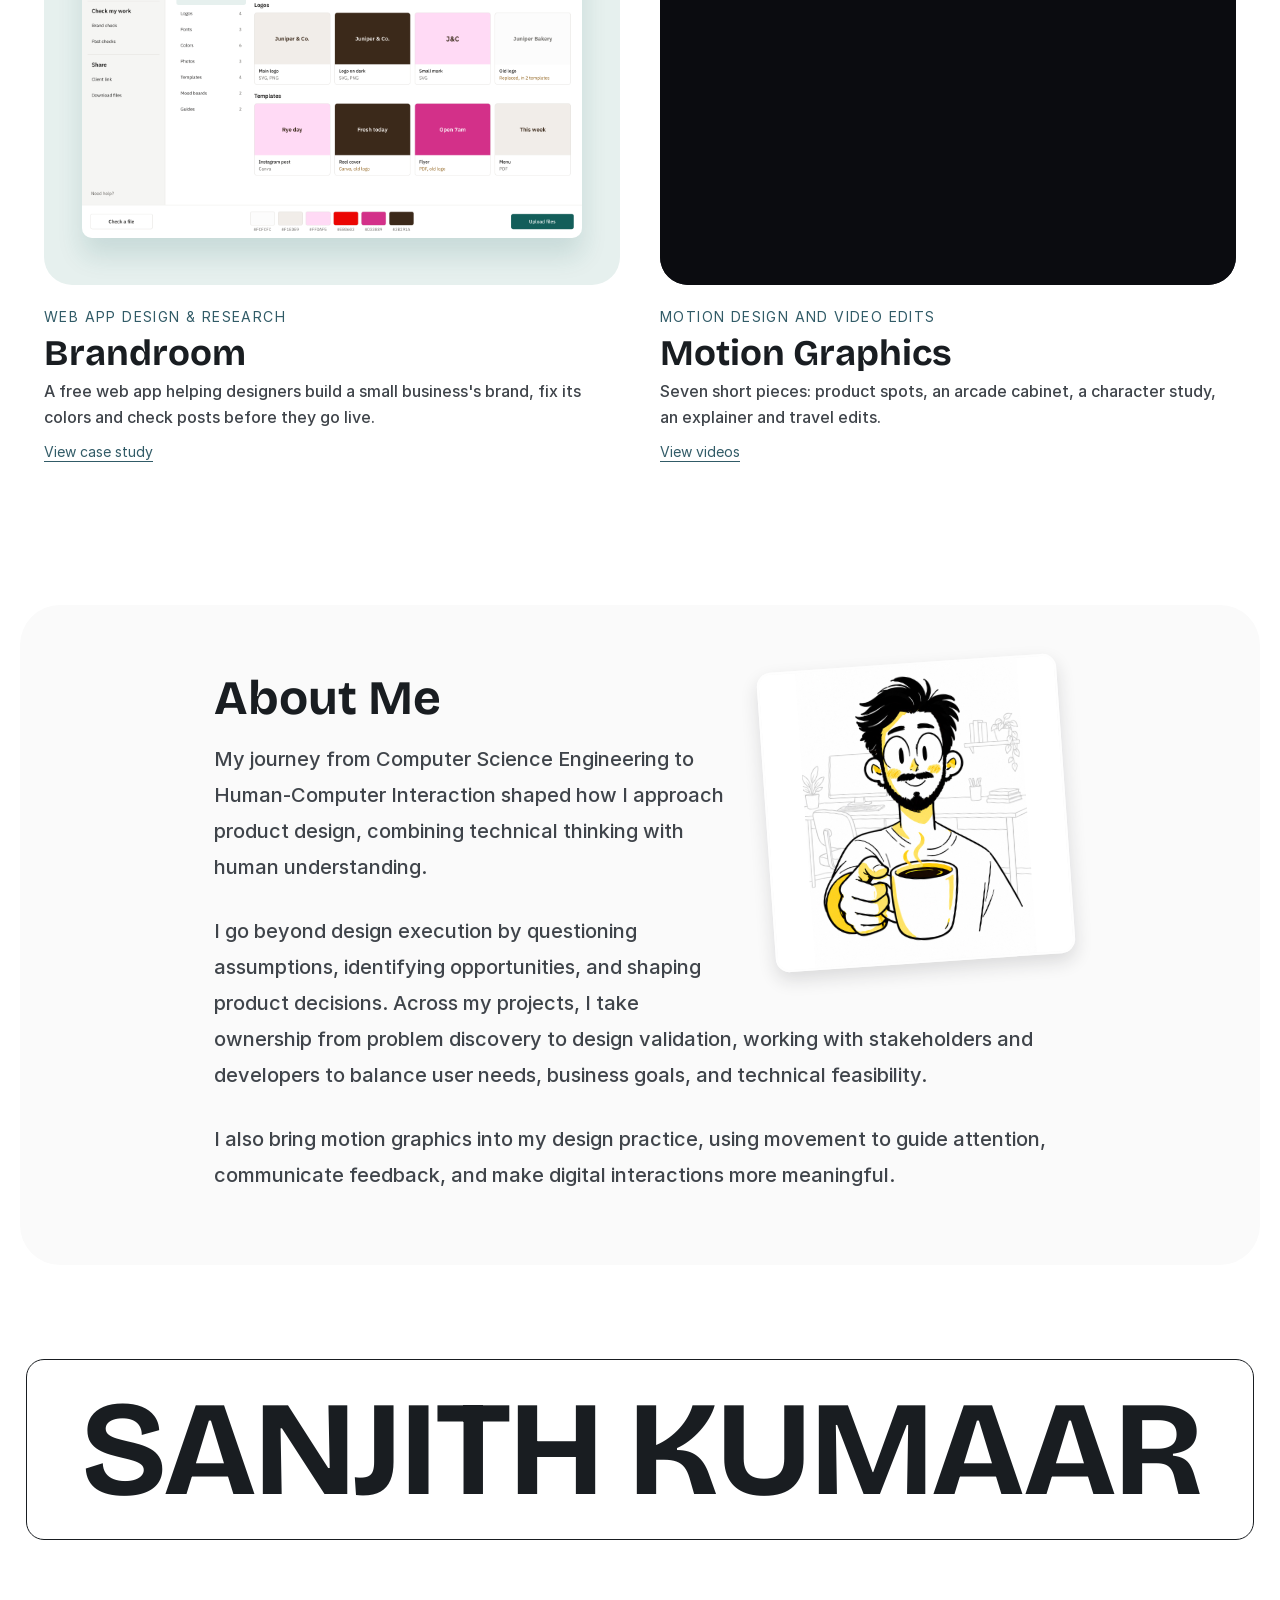
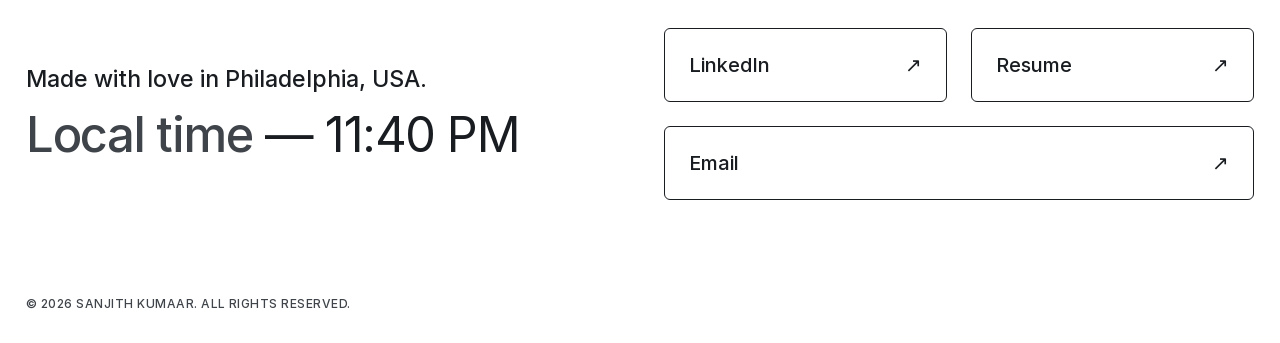
==== commit 7f90ff17: "About Me: text wraps around the photo, no gap under the intro Co-Authored-By: Claude Opus 5.5 <norep" ====
--- a/index.html
+++ b/index.html
@@ -23,8 +23,8 @@
     })();
   </script>
   <link rel="preload" href="assets/bricolage-grotesque.woff2" as="font" type="font/woff2" crossorigin>
-  <link rel="stylesheet" href="styles.css?v=20261126-about">
-  <link rel="stylesheet" href="hero-play.css?v=20261120-stack157">
+  <link rel="stylesheet" href="styles.css?v=20261126-wrap">
+  <link rel="stylesheet" href="hero-play.css?v=20261126-wrap">
   <link rel="stylesheet" href="reel.css?v=20261110-still">
   <link rel="stylesheet" href="wide.css?v=20261119-hero">
   <link rel="stylesheet" href="stack.css?v=20261120-stack157">
@@ -199,13 +199,13 @@
     <section id="about-me" class="about page-panel" aria-labelledby="about-title">
       <div class="about-inner">
         <div class="about-intro reveal">
+          <picture class="about-photo">
+            <img src="assets/sanjith-about-coffee-illustration.jpg" alt="Cartoon Sanjith offering a coffee, with a softly sketched workspace behind him">
+          </picture>
           <div class="about-copy">
             <h2 id="about-title">About Me</h2>
             <p>My journey from Computer Science Engineering to Human-Computer Interaction shaped how I approach product design, combining technical thinking with human understanding.</p>
           </div>
-          <picture class="about-photo">
-            <img src="assets/sanjith-about-coffee-illustration.jpg" alt="Cartoon Sanjith offering a coffee, with a softly sketched workspace behind him">
-          </picture>
         </div>
 
         <div class="about-more reveal">
--- a/styles.css
+++ b/styles.css
@@ -340,12 +340,8 @@
 
 .about-inner { width: min(100%, 852px); margin-inline: auto; }
 
-.about-intro {
-  display: grid;
-  grid-template-columns: minmax(0, 524px) 300px;
-  gap: 38px;
-  align-items: center;
-}
+/* The photo floats right, so the copy below wraps around it: no empty gap under the intro. */
+.about-intro { display: block; }
 
 .about h2 {
   margin: 0 0 14px;
@@ -364,7 +360,8 @@
 .about-photo {
   width: 300px;
   height: 300px;
-  margin-top: -8px;
+  float: right;
+  margin: -8px 0 24px 38px;
   display: block;
   overflow: hidden;
   border: 2px solid rgba(255,255,255,.9);
@@ -562,7 +559,7 @@
 
   .about-intro {
     display: flex;
-    flex-direction: column-reverse;
+    flex-direction: column;
     gap: 53px;
     align-items: stretch;
   }
@@ -570,6 +567,7 @@
   .about-photo {
     width: 256px;
     height: 256px;
+    float: none;
     margin: -20px auto 0;
     transform: rotate(-4deg);
   }
--- a/hero-play.css
+++ b/hero-play.css
@@ -1183,11 +1183,12 @@
       radial-gradient(circle at 64px 23px, #28c840 0 6px, transparent 6.6px),
       linear-gradient(180deg, #f6f6f7, #ececee);
   }
-  html[data-mode="fun"] .about-intro { grid-template-columns: minmax(0, 1fr) 300px; gap: 48px; }
+  html[data-mode="fun"] .about-photo { margin-left: 48px; }
   html[data-mode="fun"] .about-intro.reveal,
   html[data-mode="fun"] .about-more.reveal { opacity: 1; transform: none; transition: none; }
   html[data-mode="fun"] .about-photo {
     margin-top: 4px;
+    margin-bottom: 24px;
     border: 0;
     /* Both are eased by hero-play.js while the window unfolds from the notification's
        picture, so this photo starts out as that picture exactly: upright, same corners. */
